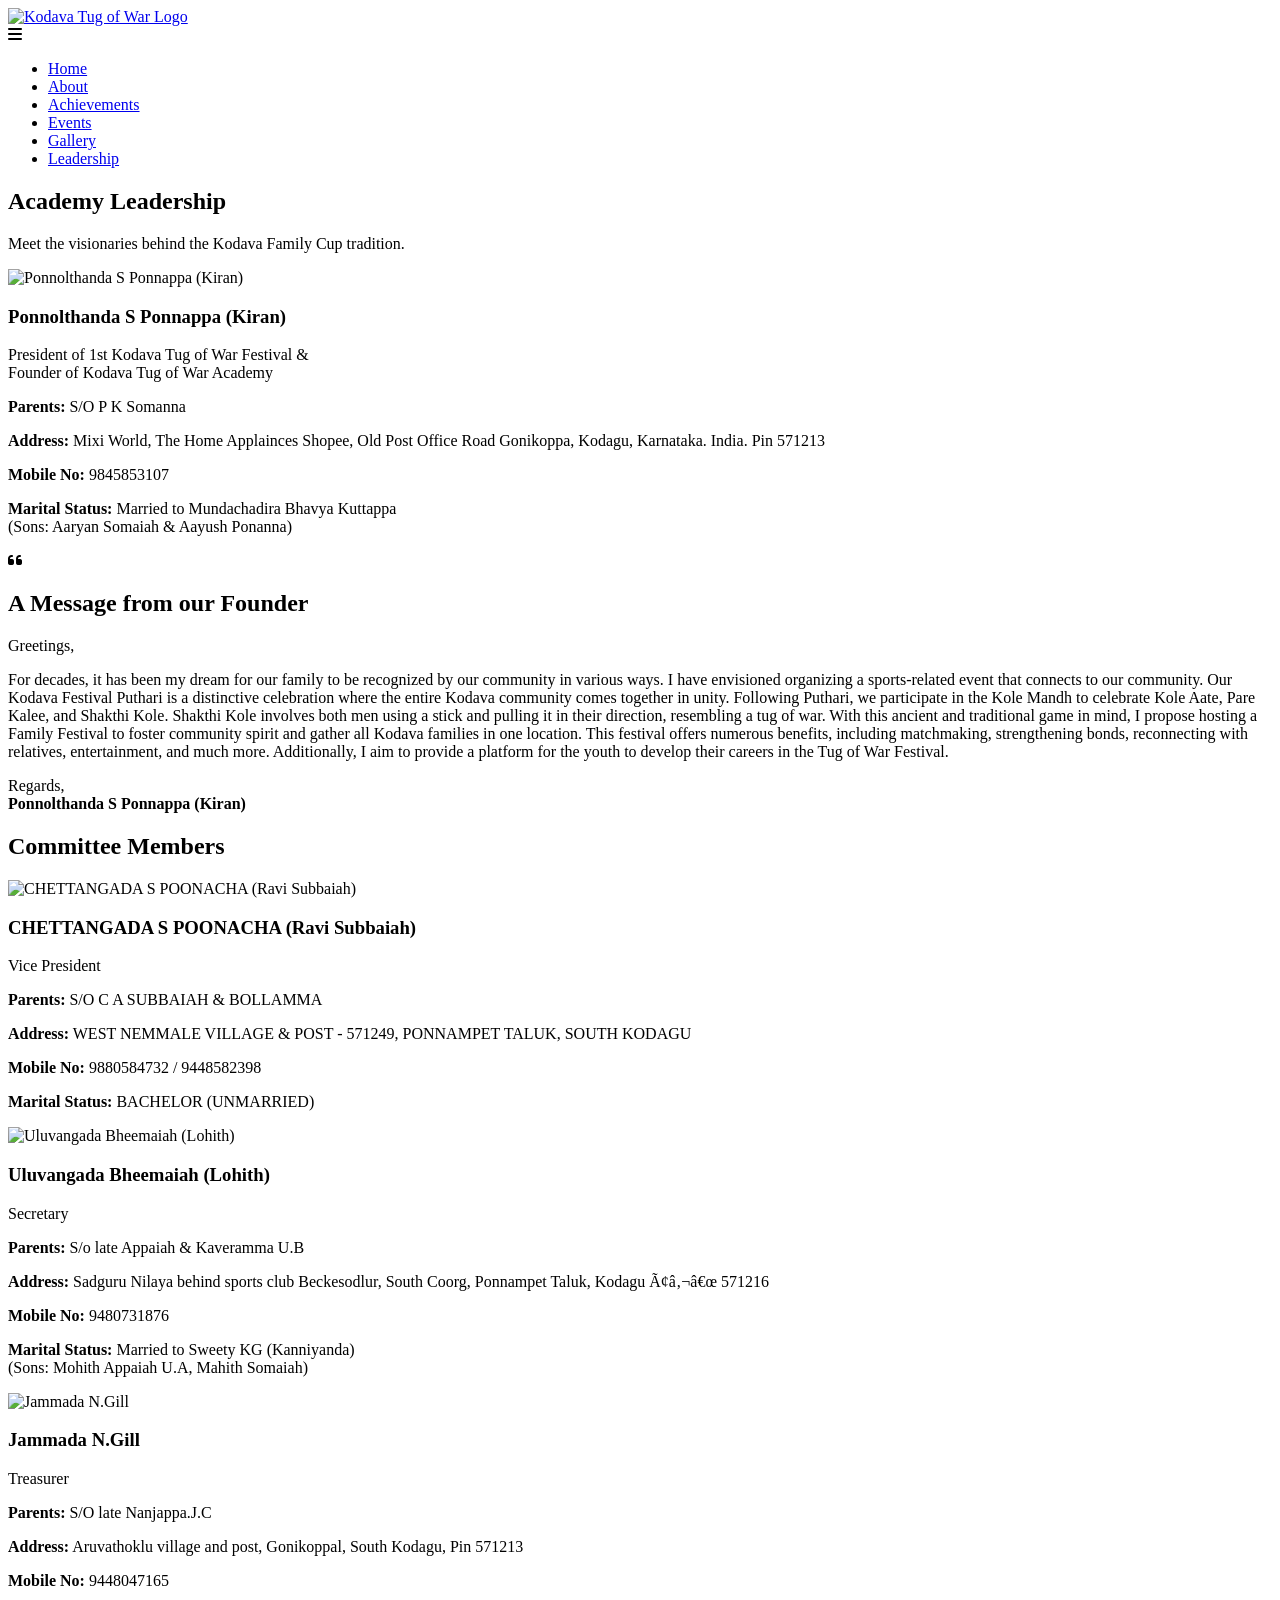
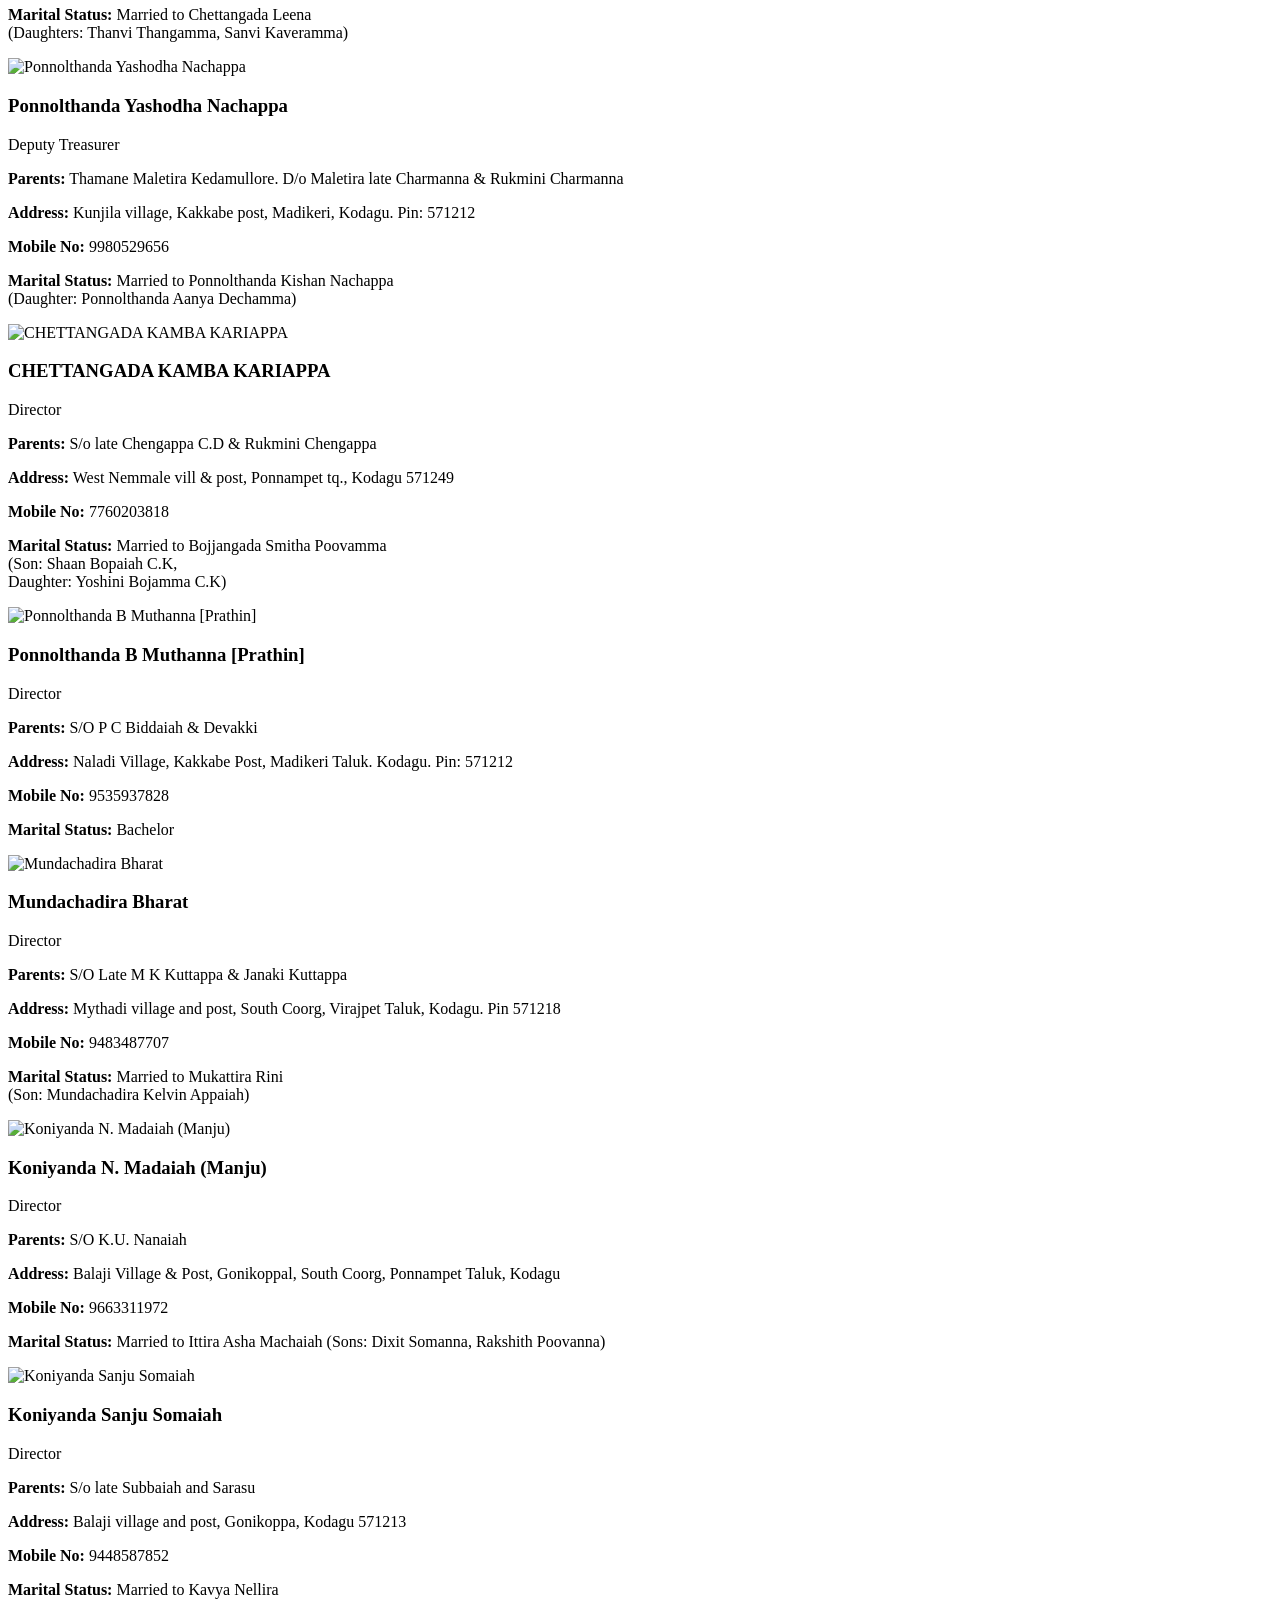
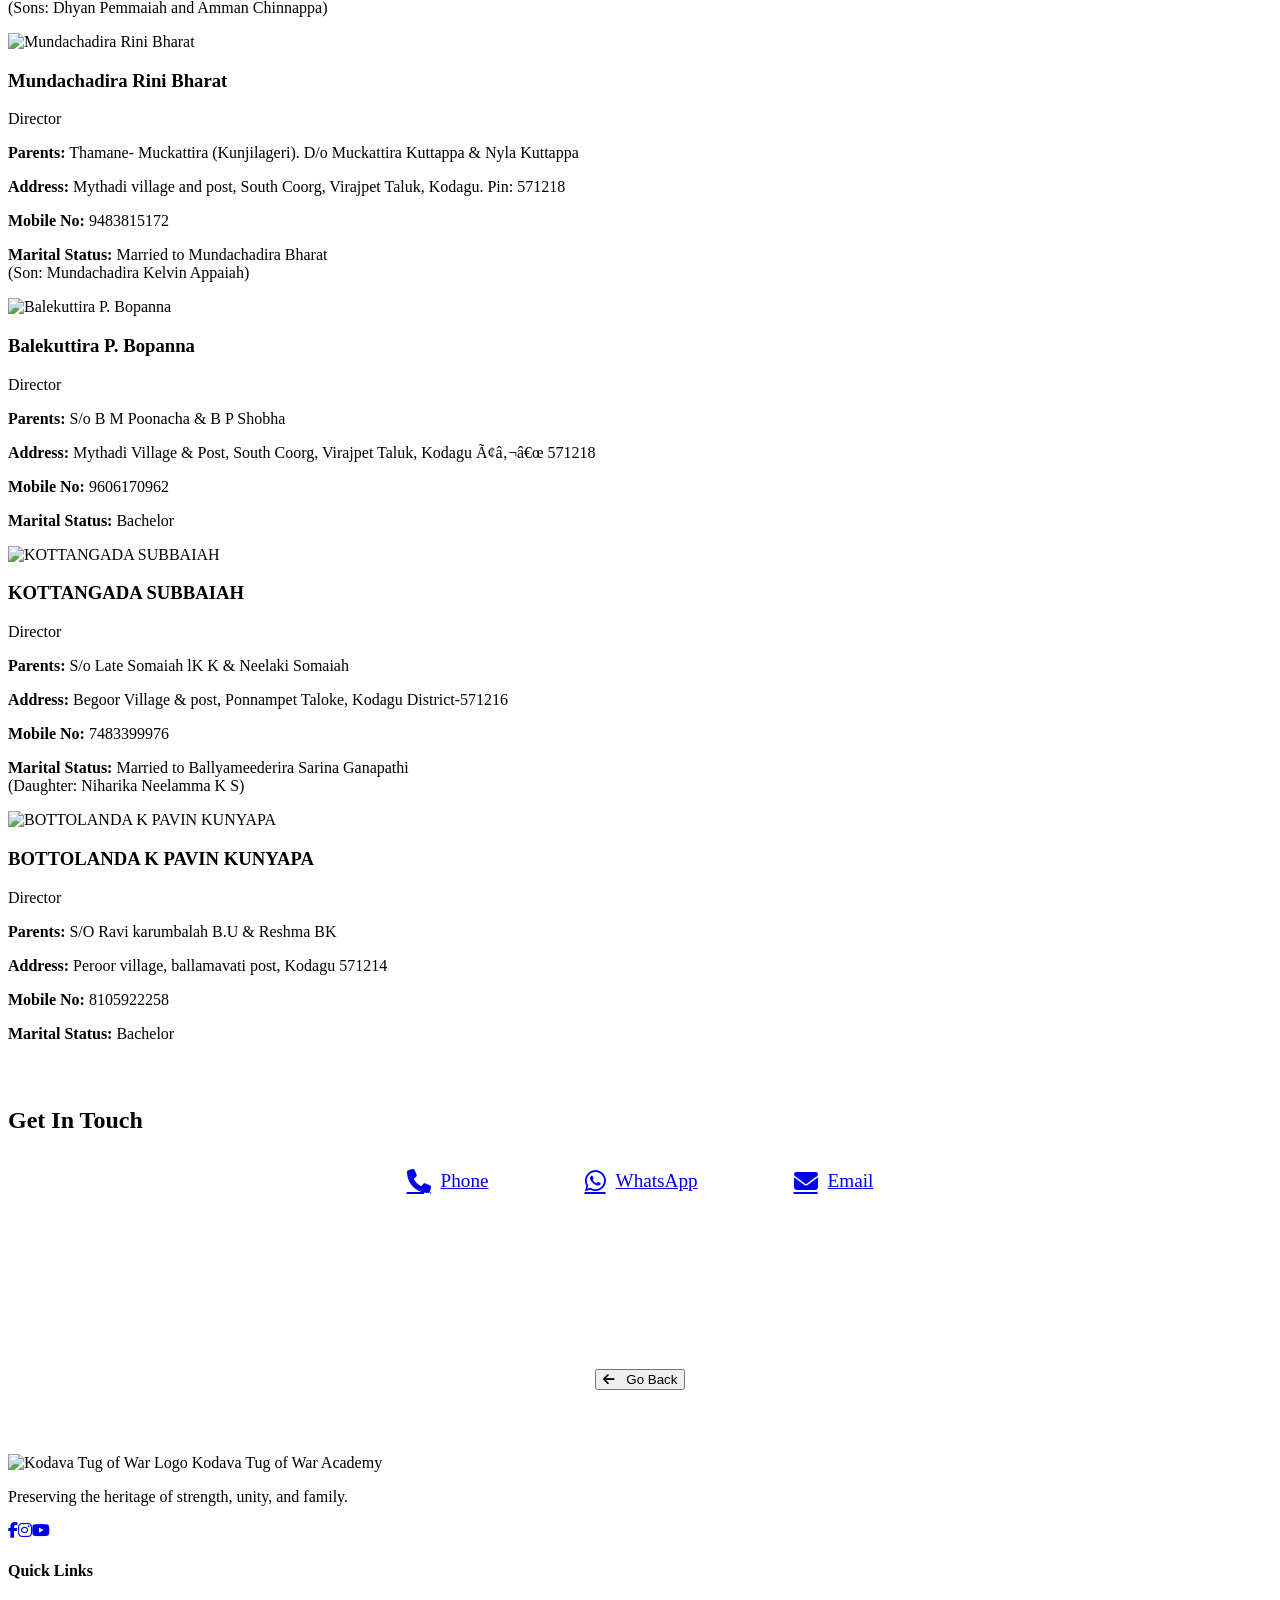
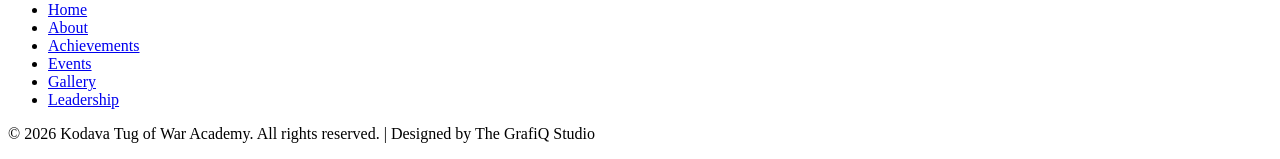
==== leadership.html @ acde3b77 "Add files via upload" ====
﻿<!DOCTYPE html>
<html lang="en">

<head>
    <meta charset="UTF-8">
    <meta name="viewport" content="width=device-width, initial-scale=1.0">
    <title>Leadership - Kodava TWA</title>
    <link rel="preconnect" href="https://fonts.googleapis.com">
    <link rel="preconnect" href="https://fonts.gstatic.com" crossorigin>
    <link
        href="https://fonts.googleapis.com/css2?family=Inter:wght@300;400;500;600&family=Oswald:wght@400;500;600;700&display=swap"
        rel="stylesheet">
    <link rel="stylesheet" href="https://cdnjs.cloudflare.com/ajax/libs/font-awesome/6.4.0/css/all.min.css">
    <link rel="stylesheet" href="css/style.css">
</head>

<body>
    <header class="navbar scrolled">
        <div class="nav-container">
            <a href="index.html#home" class="logo"><img src="images/logos/logo.png" alt="Kodava Tug of War Logo"
                    class="nav-logo-img logo-rounded" loading="lazy"></a>
            <div class="mobile-toggle"><i class="fa-solid fa-bars"></i></div>
            <nav>
                <ul class="nav-links">
                    <li><a href="index.html#home">Home</a></li>
                    <li><a href="index.html#about">About</a></li>
                    <li><a href="index.html#achievements">Achievements</a></li>
                    <li><a href="events.html">Events</a></li>
                    <li><a href="gallery.html">Gallery</a></li>
                    <li><a href="leadership.html" class="active">Leadership</a></li>
                </ul>
            </nav>
        </div>
    </header>

    <section class="page-header">
        <div class="container">
            <h1 class="page-title">Academy <span class="text-accent">Leadership</span></h1>
            <p class="page-desc">Meet the visionaries behind the Kodava Family Cup tradition.</p>
        </div>
    </section>

    <!-- ==========================================
         FOUNDER MESSAGE
         ========================================== -->
    <section class="founder-message pt-4-pb-1">
        <div class="container">
            <div class="founder-card">
                <div class="founder-left">
                    <img src="images/members/founder.jpeg" alt="Ponnolthanda S Ponnappa (Kiran)" class="founder-img">
                    <h3 class="founder-name">Ponnolthanda S Ponnappa (Kiran)</h3>
                    <p class="founder-title">
                        President of 1st Kodava Tug of War Festival &<br>Founder of Kodava Tug of War Academy
                    </p>
                    <div class="founder-details">
                        <p><strong>Parents:</strong> S/O P K Somanna</p>
                        <p><strong>Address:</strong> Mixi World, The Home Applainces Shopee, Old Post Office Road
                            Gonikoppa, Kodagu, Karnataka. India. Pin 571213</p>
                        <p><strong>Mobile No:</strong> 9845853107</p>
                        <p><strong>Marital Status:</strong> Married to Mundachadira Bhavya Kuttappa<br>(Sons: Aaryan
                            Somaiah & Aayush Ponanna)</p>
                    </div>
                </div>
                <div class="founder-right">
                    <i class="fa-solid fa-quote-left founder-quote-icon"></i>
                    <h2 class="founder-h2">A Message
                        from our <span class="text-accent">Founder</span></h2>
                    <p class="about-p mb-2">Greetings,</p>
                    <p class="about-p mb-2">For decades, it has been my
                        dream for our family to be recognized by our community in various ways. I have envisioned
                        organizing a sports-related event that connects to our community. Our Kodava Festival Puthari is
                        a distinctive celebration where the entire Kodava community comes together in unity. Following
                        Puthari, we participate in the Kole Mandh to celebrate Kole Aate, Pare Kalee, and Shakthi Kole.
                        Shakthi Kole involves both men using a stick and pulling it in their direction, resembling a tug
                        of war. With this ancient and traditional game in mind, I propose hosting a Family Festival to
                        foster community spirit and gather all Kodava families in one location. This festival offers
                        numerous benefits, including matchmaking, strengthening bonds, reconnecting with relatives,
                        entertainment, and much more. Additionally, I aim to provide a platform for the youth to develop
                        their careers in the Tug of War Festival.</p>
                    <p class="about-p mb-0">Regards,<br><strong
                            class="text-gold">Ponnolthanda S Ponnappa (Kiran)</strong></p>
                </div>
            </div>
        </div>
    </section>

    <section class="pt-4">
        <div class="container">
            <h2 class="section-title mb-3">Committee <span class="text-accent">Members</span>
            </h2>
            <div class="leadership-grid">
                <div class="leader-card">
                    <img src="images/members/member-1-poonacha.jpeg" alt="CHETTANGADA S POONACHA (Ravi Subbaiah)"
                        class="leader-photo" loading="lazy">
                    <h3 class="leader-name">CHETTANGADA S POONACHA (Ravi Subbaiah)</h3>
                    <p class="leader-role">Vice President</p>
                    <div class="leader-details">
                        <p><strong>Parents:</strong> S/O C A SUBBAIAH & BOLLAMMA</p>
                        <p><strong>Address:</strong> WEST NEMMALE VILLAGE & POST - 571249, PONNAMPET TALUK, SOUTH KODAGU
                        </p>
                        <p><strong>Mobile No:</strong> 9880584732 / 9448582398</p>
                        <p><strong>Marital Status:</strong> BACHELOR (UNMARRIED)</p>
                    </div>
                </div>
                <div class="leader-card">
                    <img src="images/members/member-2-bheemaiah.jpeg" alt="Uluvangada Bheemaiah (Lohith)" class="leader-photo"
                        loading="lazy">
                    <h3 class="leader-name">Uluvangada Bheemaiah (Lohith)</h3>
                    <p class="leader-role">Secretary</p>
                    <div class="leader-details">
                        <p><strong>Parents:</strong> S/o late Appaiah & Kaveramma U.B</p>
                        <p><strong>Address:</strong> Sadguru Nilaya behind sports club Beckesodlur, South Coorg,
                            Ponnampet Taluk, Kodagu Ã¢â‚¬â€œ 571216</p>
                        <p><strong>Mobile No:</strong> 9480731876</p>
                        <p><strong>Marital Status:</strong> Married to Sweety KG (Kanniyanda)<br>(Sons: Mohith Appaiah
                            U.A, Mahith Somaiah)</p>
                    </div>
                </div>
                <div class="leader-card">
                    <img src="images/members/member-3-gill.jpeg" alt="Jammada N.Gill" class="leader-photo" loading="lazy">
                    <h3 class="leader-name">Jammada N.Gill</h3>
                    <p class="leader-role">Treasurer</p>
                    <div class="leader-details">
                        <p><strong>Parents:</strong> S/O late Nanjappa.J.C</p>
                        <p><strong>Address:</strong> Aruvathoklu village and post, Gonikoppal, South Kodagu, Pin 571213
                        </p>
                        <p><strong>Mobile No:</strong> 9448047165</p>
                        <p><strong>Marital Status:</strong> Married to Chettangada Leena<br>(Daughters: Thanvi
                            Thangamma, Sanvi Kaveramma)</p>
                    </div>
                </div>
                <div class="leader-card">
                    <img src="images/members/member-4-yashodha.jpeg" alt="Ponnolthanda Yashodha Nachappa" class="leader-photo"
                        loading="lazy">
                    <h3 class="leader-name">Ponnolthanda Yashodha Nachappa</h3>
                    <p class="leader-role">Deputy Treasurer</p>
                    <div class="leader-details">
                        <p><strong>Parents:</strong> Thamane Maletira Kedamullore. D/o Maletira late Charmanna & Rukmini
                            Charmanna</p>
                        <p><strong>Address:</strong> Kunjila village, Kakkabe post, Madikeri, Kodagu. Pin: 571212</p>
                        <p><strong>Mobile No:</strong> 9980529656</p>
                        <p><strong>Marital Status:</strong> Married to Ponnolthanda Kishan Nachappa<br>(Daughter:
                            Ponnolthanda Aanya Dechamma)</p>
                    </div>
                </div>
                <div class="leader-card">
                    <img src="images/members/member-5-kariappa.jpeg" alt="CHETTANGADA KAMBA KARIAPPA" class="leader-photo"
                        loading="lazy">
                    <h3 class="leader-name">CHETTANGADA KAMBA KARIAPPA</h3>
                    <p class="leader-role">Director</p>
                    <div class="leader-details">
                        <p><strong>Parents:</strong> S/o late Chengappa C.D & Rukmini Chengappa</p>
                        <p><strong>Address:</strong> West Nemmale vill & post, Ponnampet tq., Kodagu 571249</p>
                        <p><strong>Mobile No:</strong> 7760203818</p>
                        <p><strong>Marital Status:</strong> Married to Bojjangada Smitha Poovamma<br>(Son: Shaan Bopaiah
                            C.K, <br> Daughter: Yoshini Bojamma C.K)</p>
                    </div>
                </div>
                <div class="leader-card">
                    <img src="images/members/member-6-muthanna.jpeg" alt="Ponnolthanda B Muthanna [Prathin]"
                        class="leader-photo" loading="lazy">
                    <h3 class="leader-name">Ponnolthanda B Muthanna [Prathin]</h3>
                    <p class="leader-role">Director</p>
                    <div class="leader-details">
                        <p><strong>Parents:</strong> S/O P C Biddaiah & Devakki</p>
                        <p><strong>Address:</strong> Naladi Village, Kakkabe Post, Madikeri Taluk. Kodagu. Pin: 571212
                        </p>
                        <p><strong>Mobile No:</strong> 9535937828</p>
                        <p><strong>Marital Status:</strong> Bachelor</p>
                    </div>
                </div>
                <div class="leader-card">
                    <img src="images/members/member-7-bharat.jpeg" alt="Mundachadira Bharat" class="leader-photo"
                        loading="lazy">
                    <h3 class="leader-name">Mundachadira Bharat</h3>
                    <p class="leader-role">Director</p>
                    <div class="leader-details">
                        <p><strong>Parents:</strong> S/O Late M K Kuttappa & Janaki Kuttappa</p>
                        <p><strong>Address:</strong> Mythadi village and post, South Coorg, Virajpet Taluk, Kodagu. Pin
                            571218</p>
                        <p><strong>Mobile No:</strong> 9483487707</p>
                        <p><strong>Marital Status:</strong> Married to Mukattira Rini<br>(Son: Mundachadira Kelvin
                            Appaiah)</p>
                    </div>
                </div>
                <div class="leader-card">
                    <img src="images/members/member-8-manju.jpeg" alt="Koniyanda N. Madaiah (Manju)" class="leader-photo"
                        loading="lazy">
                    <h3 class="leader-name">Koniyanda N. Madaiah (Manju)</h3>
                    <p class="leader-role">Director</p>
                    <div class="leader-details">
                        <p><strong>Parents:</strong> S/O K.U. Nanaiah</p>
                        <p><strong>Address:</strong> Balaji Village & Post, Gonikoppal, South Coorg, Ponnampet Taluk,
                            Kodagu</p>
                        <p><strong>Mobile No:</strong> 9663311972</p>
                        <p><strong>Marital Status:</strong> Married to Ittira Asha Machaiah (Sons: Dixit Somanna,
                            Rakshith Poovanna)</p>
                    </div>
                </div>
                <div class="leader-card">
                    <img src="images/members/member-9-sanju.jpeg" alt="Koniyanda Sanju Somaiah" class="leader-photo"
                        loading="lazy">
                    <h3 class="leader-name">Koniyanda Sanju Somaiah</h3>
                    <p class="leader-role">Director</p>
                    <div class="leader-details">
                        <p><strong>Parents:</strong> S/o late Subbaiah and Sarasu</p>
                        <p><strong>Address:</strong> Balaji village and post, Gonikoppa, Kodagu 571213</p>
                        <p><strong>Mobile No:</strong> 9448587852</p>
                        <p><strong>Marital Status:</strong> Married to Kavya Nellira<br>(Sons: Dhyan Pemmaiah and Amman
                            Chinnappa)</p>
                    </div>
                </div>
                <div class="leader-card">
                    <img src="images/members/member-10-rini.jpeg" alt="Mundachadira Rini Bharat" class="leader-photo"
                        loading="lazy">
                    <h3 class="leader-name">Mundachadira Rini Bharat</h3>
                    <p class="leader-role">Director</p>
                    <div class="leader-details">
                        <p><strong>Parents:</strong> Thamane- Muckattira (Kunjilageri). D/o Muckattira Kuttappa & Nyla
                            Kuttappa</p>
                        <p><strong>Address:</strong> Mythadi village and post, South Coorg, Virajpet Taluk, Kodagu. Pin:
                            571218</p>
                        <p><strong>Mobile No:</strong> 9483815172</p>
                        <p><strong>Marital Status:</strong> Married to Mundachadira Bharat<br>(Son: Mundachadira Kelvin
                            Appaiah)</p>
                    </div>
                </div>
                <div class="leader-card">
                    <img src="images/members/member-11-bopanna.jpeg" alt="Balekuttira P. Bopanna" class="leader-photo"
                        loading="lazy">
                    <h3 class="leader-name">Balekuttira P. Bopanna</h3>
                    <p class="leader-role">Director</p>
                    <div class="leader-details">
                        <p><strong>Parents:</strong> S/o B M Poonacha & B P Shobha</p>
                        <p><strong>Address:</strong> Mythadi Village & Post, South Coorg, Virajpet Taluk, Kodagu Ã¢â‚¬â€œ
                            571218</p>
                        <p><strong>Mobile No:</strong> 9606170962</p>
                        <p><strong>Marital Status:</strong> Bachelor</p>
                    </div>
                </div>
                <div class="leader-card">
                    <img src="images/members/member-12-subbaiah.jpeg" alt="KOTTANGADA SUBBAIAH" class="leader-photo" loading="lazy">
                    <h3 class="leader-name">KOTTANGADA SUBBAIAH</h3>
                    <p class="leader-role">Director</p>
                    <div class="leader-details">
                        <p><strong>Parents:</strong> S/o Late Somaiah lK K & Neelaki Somaiah</p>
                        <p><strong>Address:</strong> Begoor Village & post, Ponnampet Taloke, Kodagu District-571216</p>
                        <p><strong>Mobile No:</strong> 7483399976</p>
                        <p><strong>Marital Status:</strong> Married to Ballyameederira Sarina Ganapathi<br>(Daughter: Niharika Neelamma K S)</p>
                    </div>
                </div>
                <div class="leader-card">
                    <img src="images/members/member-13-pavin.jpeg" alt="BOTTOLANDA K PAVIN KUNYAPA" class="leader-photo" loading="lazy">
                    <h3 class="leader-name">BOTTOLANDA K PAVIN KUNYAPA</h3>
                    <p class="leader-role">Director</p>
                    <div class="leader-details">
                        <p><strong>Parents:</strong> S/O Ravi karumbalah B.U & Reshma BK</p>
                        <p><strong>Address:</strong> Peroor village, ballamavati post, Kodagu 571214</p>
                        <p><strong>Mobile No:</strong> 8105922258</p>
                        <p><strong>Marital Status:</strong> Bachelor</p>
                    </div>
                </div>


            </div>
        </div>
    </section>

    <section id="contact" class="contact-section"
        style="background-color: var(--bg-card); padding-bottom: 8rem; margin-top: 4rem;">
        <div class="container">
            <h2 class="section-title">Get In <span class="text-accent">Touch</span></h2>
            <div style="display: flex; justify-content: center; max-width: 600px; margin: 0 auto;">
                <div class="contact-info" style="width: 100%;">
                    <div style="display: flex; flex-wrap: wrap; justify-content: center; gap: 2rem;">
                        <a href="tel:+919845853107" class="btn btn-outline"
                            style="display: flex; align-items: center; gap: 10px; font-size: 1.2rem; padding: 1rem 2rem;">
                            <i class="fa-solid fa-phone" style="font-size: 1.5rem; color: var(--accent-red);"></i> Phone
                        </a>
                        <a href="https://wa.me/919845853107" class="btn btn-outline"
                            style="display: flex; align-items: center; gap: 10px; font-size: 1.2rem; padding: 1rem 2rem;">
                            <i class="fa-brands fa-whatsapp" style="font-size: 1.5rem; color: var(--accent-red);"></i>
                            WhatsApp
                        </a>
                        <a href="mailto:info@kodavatugofwar.org" class="btn btn-outline"
                            style="display: flex; align-items: center; gap: 10px; font-size: 1.2rem; padding: 1rem 2rem;">
                            <i class="fa-solid fa-envelope" style="font-size: 1.5rem; color: var(--accent-red);"></i>
                            Email
                        </a>
                    </div>
                </div>
            </div>
        </div>
    </section>

    <div style="text-align: center; margin: 2rem 0 4rem;">
        <button onclick="history.back()" class="btn btn-outline"><i class="fa-solid fa-arrow-left"
                style="margin-right: 8px;"></i> Go Back</button>
    </div>
    <footer>
        <div class="container footer-content">
            <div class="footer-top">
                <div class="footer-brand">
                    <div class="footer-logo flex-center align-center gap-15px"><img
                            src="images/logos/logo.png" alt="Kodava Tug of War Logo" class="footer-logo-img logo-rounded"
                            loading="lazy"> <span class="fs-18">Kodava Tug of War Academy</span></div>
                    <p>Preserving the heritage of strength, unity, and family.</p>
                    <div class="footer-socials"><a href="#"><i class="fa-brands fa-facebook-f"></i></a><a
                            href="https://www.instagram.com/kodava_tug_of_war_academy/"><i
                                class="fa-brands fa-instagram"></i></a><a href="#"><i
                                class="fa-brands fa-youtube"></i></a></div>
                </div>
                <div class="footer-nav">
                    <h4>Quick Links</h4>
                    <ul>
                        <li><a href="index.html#home">Home</a></li>
                        <li><a href="index.html#about">About</a></li>
                        <li><a href="index.html#achievements">Achievements</a></li>
                        <li><a href="events.html">Events</a></li>
                        <li><a href="gallery.html">Gallery</a></li>
                        <li><a href="leadership.html">Leadership</a></li>
                    </ul>
                </div>
            </div>
        </div>
        <div class="footer-bottom">
            <p>&copy; 2026 Kodava Tug of War Academy. All rights reserved. | Designed by <span class="text-accent fw-600">The GrafiQ Studio</span></p>
        </div>
    </footer>
    <script src="js/script.js"></script>
</body>

</html>
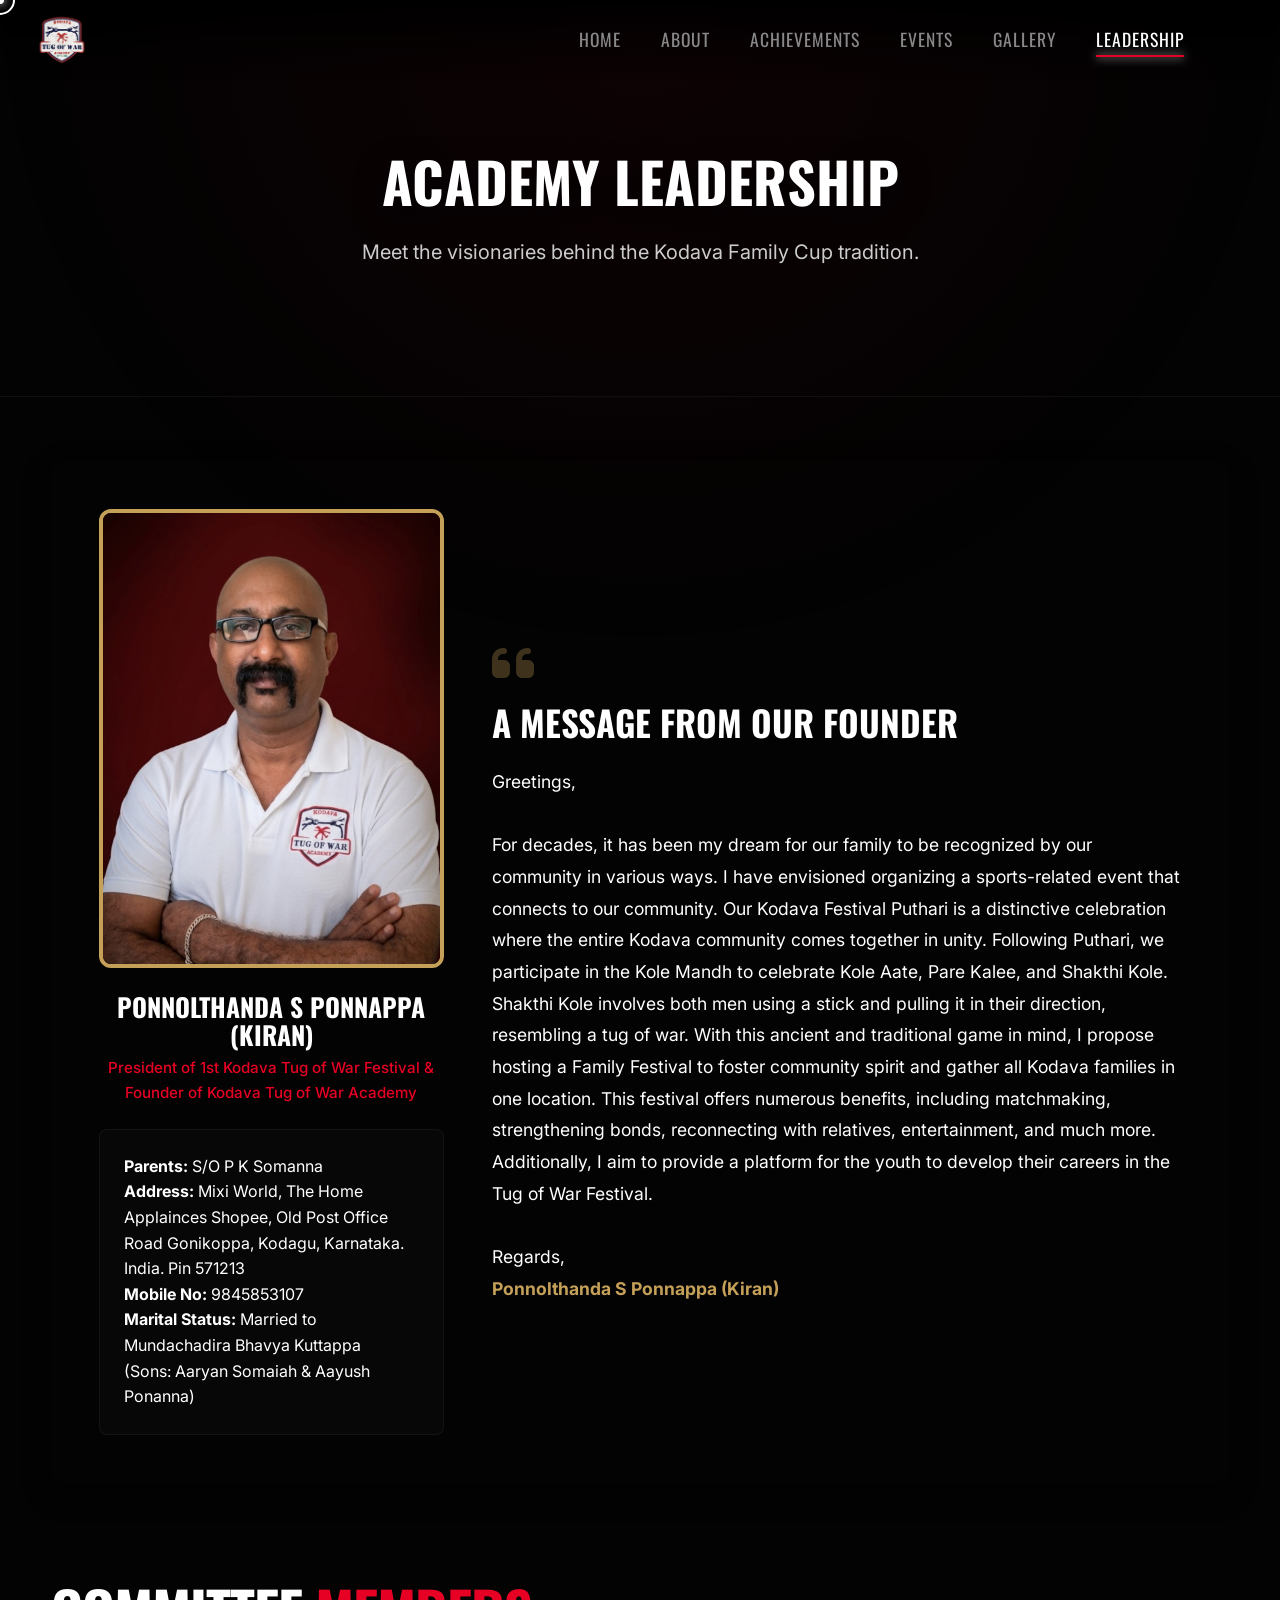
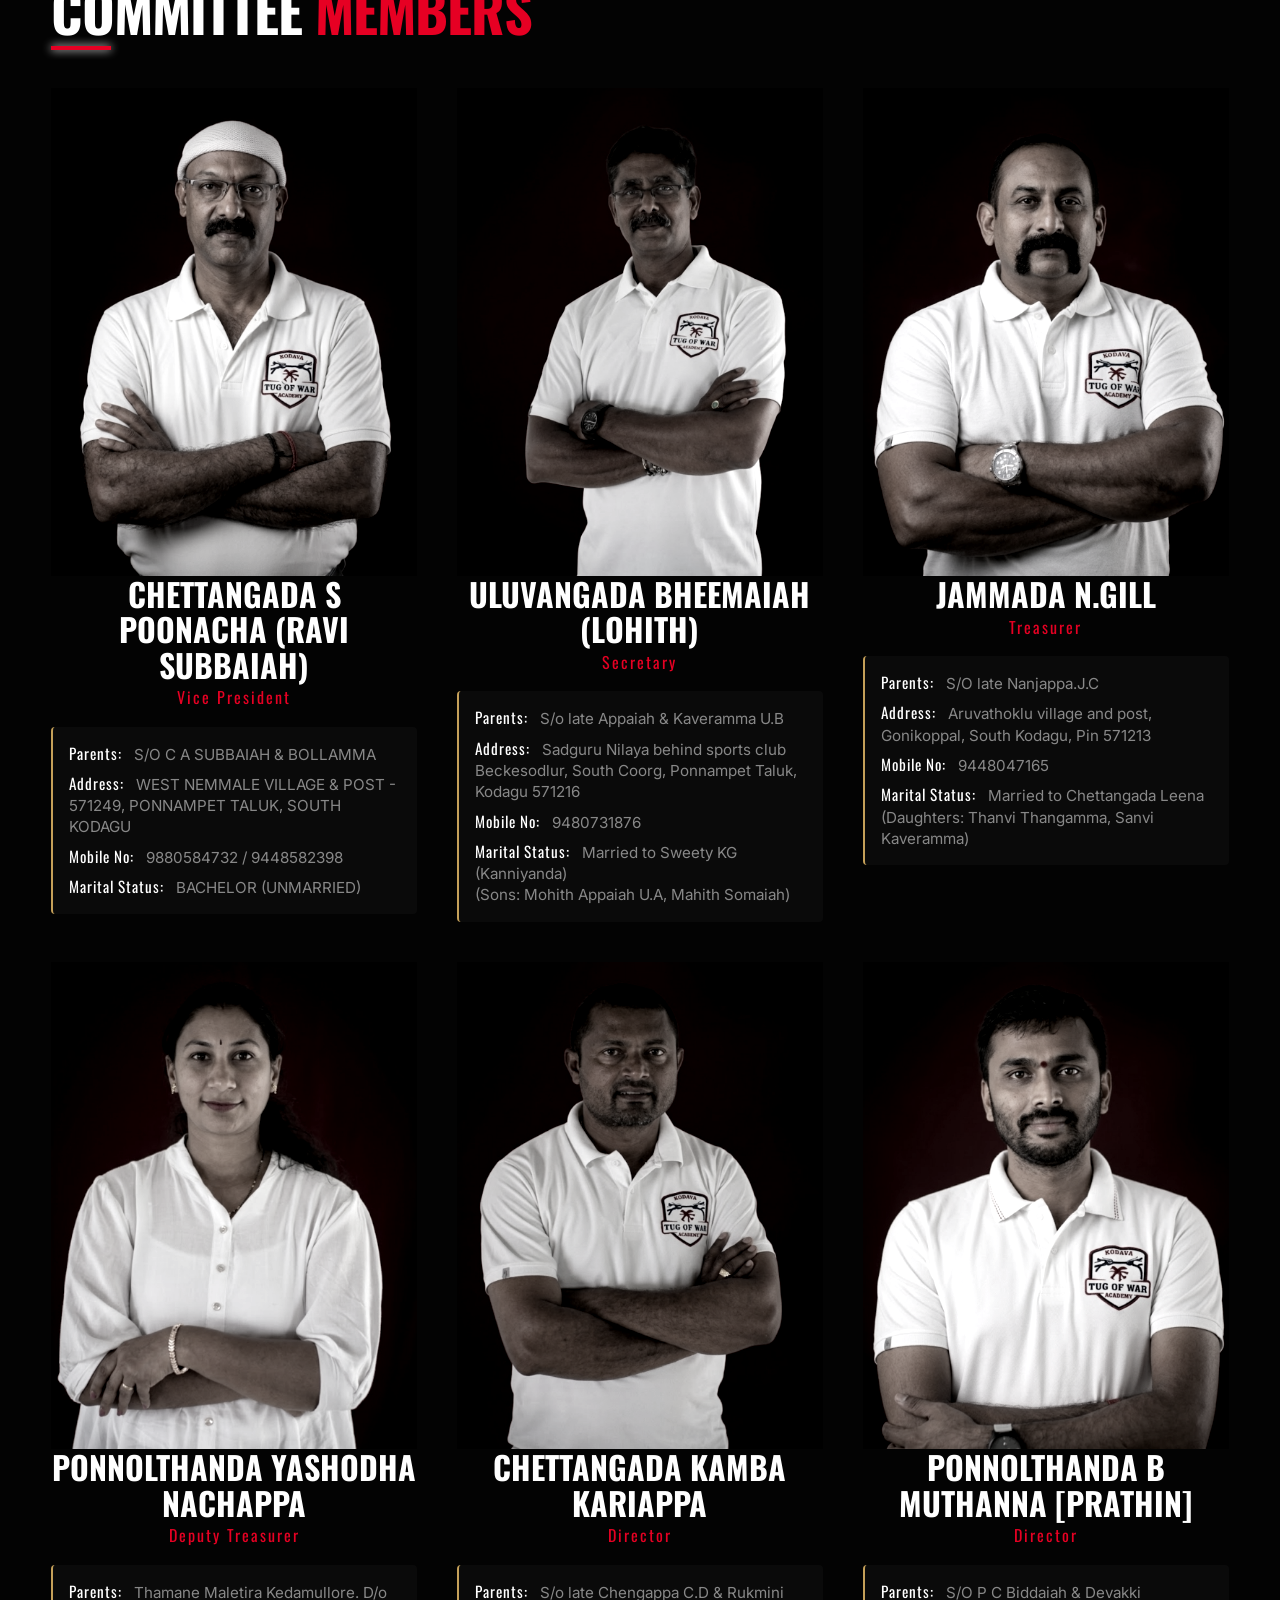
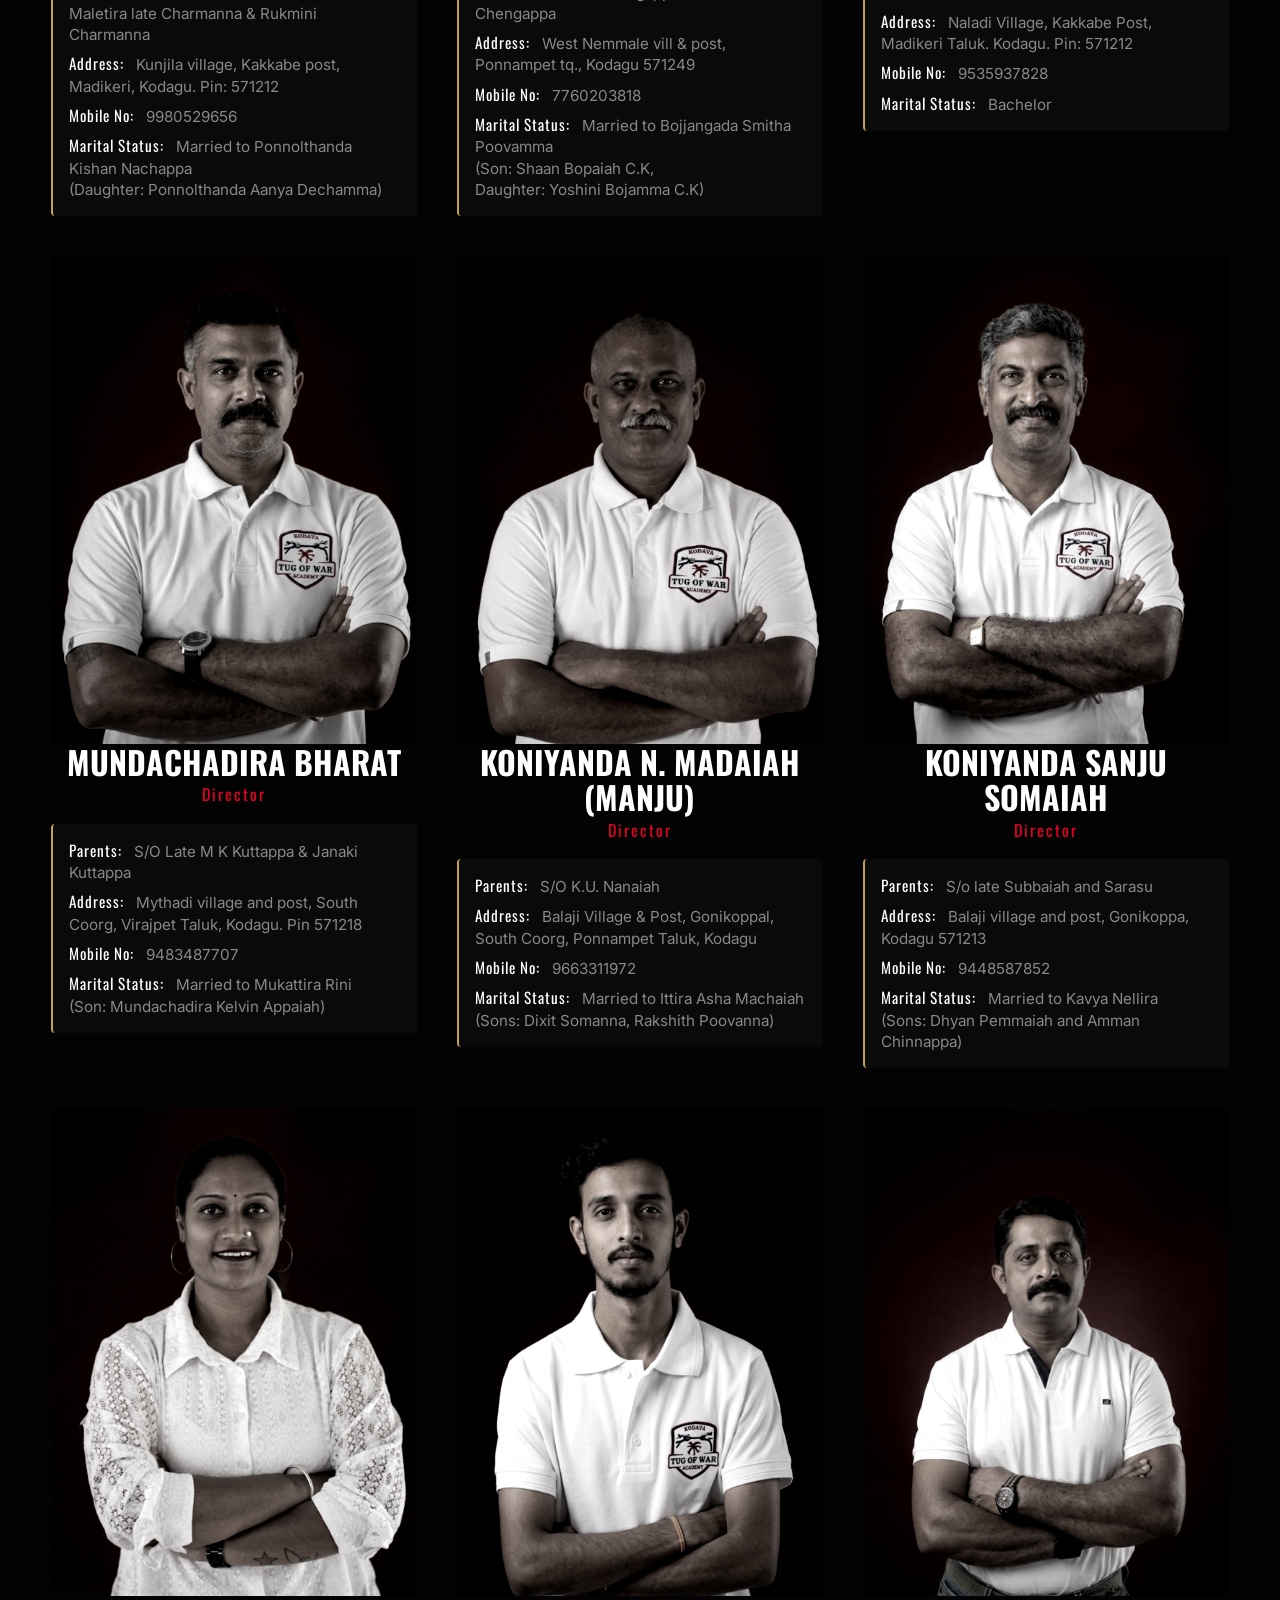
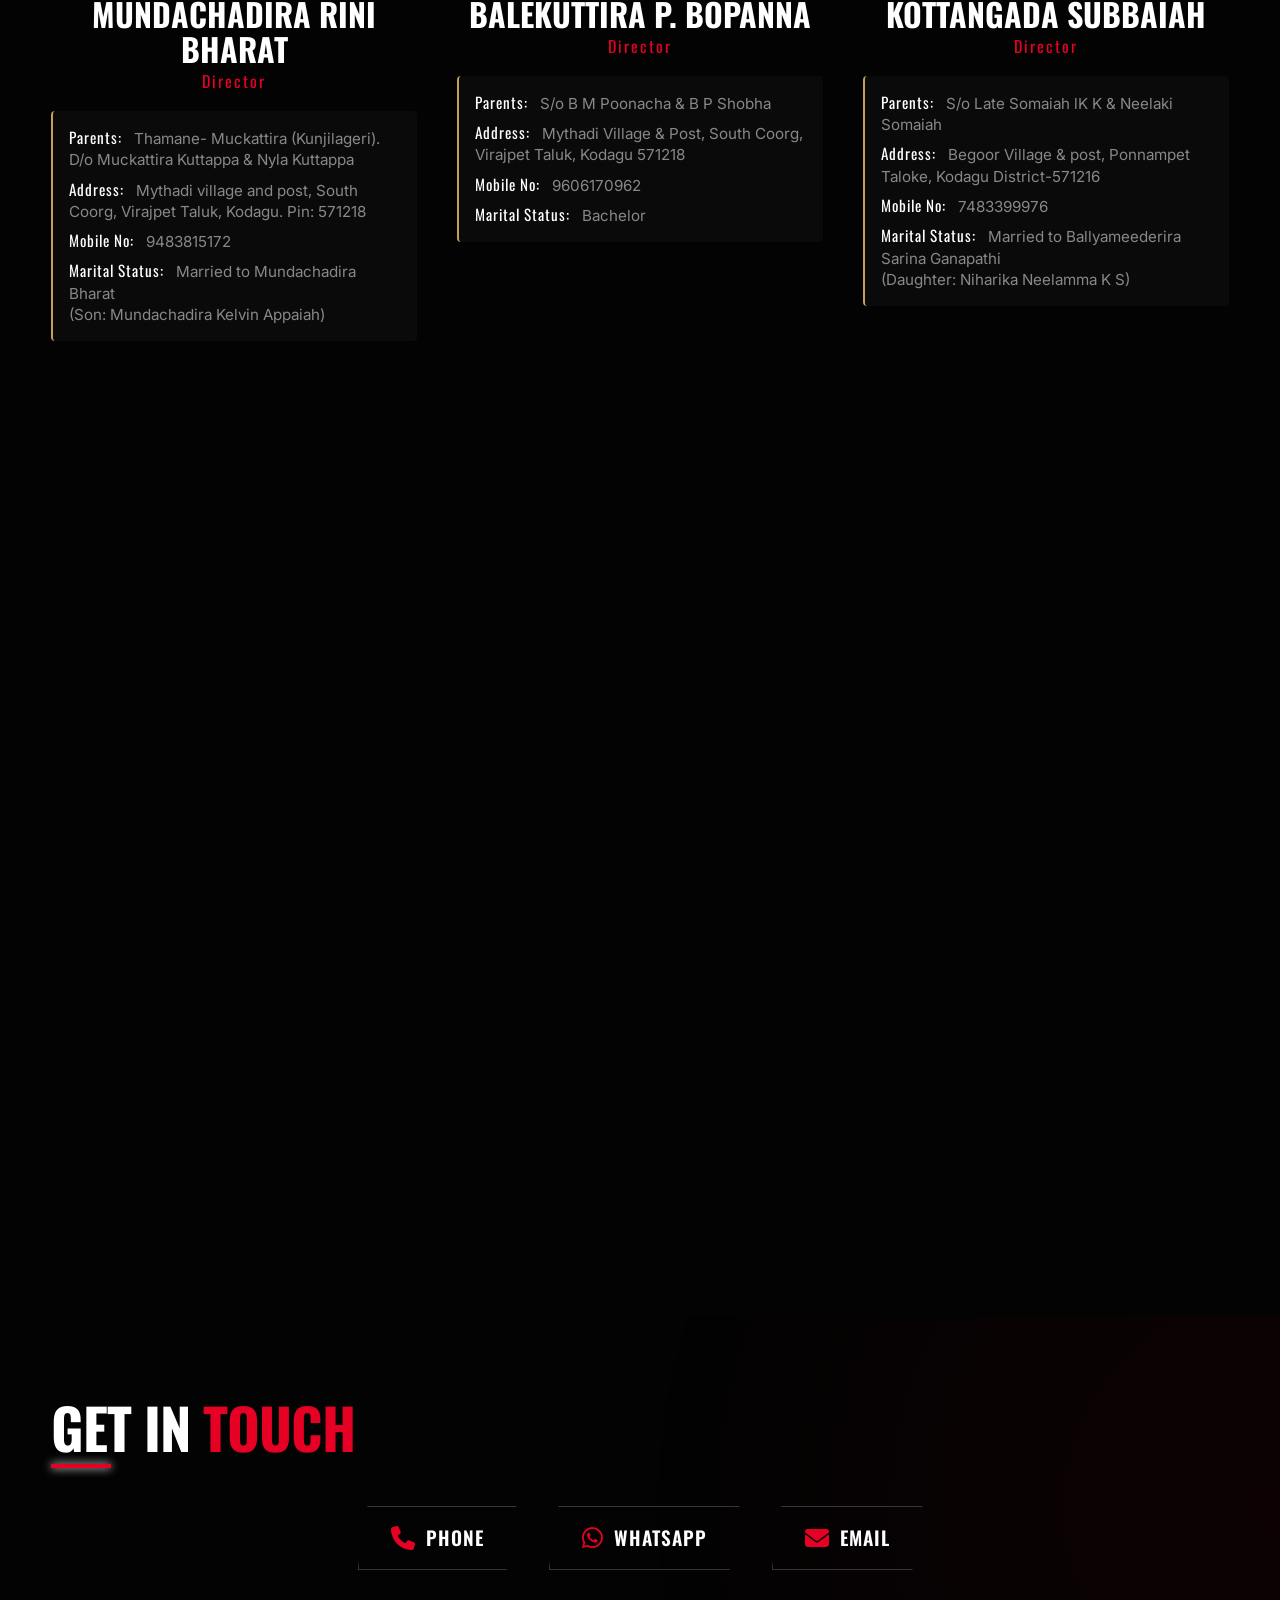
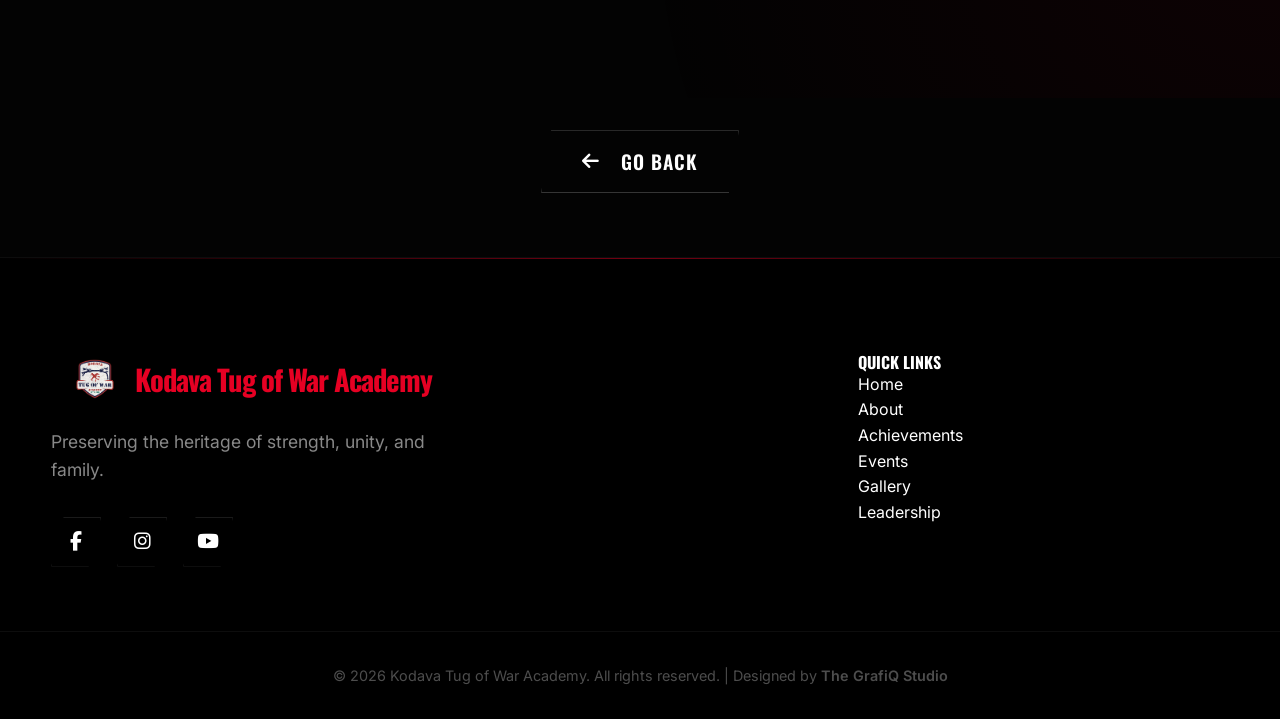
==== commit d39f07dd: "Update leadership.html" ====
--- a/leadership.html
+++ b/leadership.html
@@ -1,334 +1,334 @@
-﻿<!DOCTYPE html>
-<html lang="en">
-
-<head>
-    <meta charset="UTF-8">
-    <meta name="viewport" content="width=device-width, initial-scale=1.0">
-    <title>Leadership - Kodava TWA</title>
-    <link rel="preconnect" href="https://fonts.googleapis.com">
-    <link rel="preconnect" href="https://fonts.gstatic.com" crossorigin>
-    <link
-        href="https://fonts.googleapis.com/css2?family=Inter:wght@300;400;500;600&family=Oswald:wght@400;500;600;700&display=swap"
-        rel="stylesheet">
-    <link rel="stylesheet" href="https://cdnjs.cloudflare.com/ajax/libs/font-awesome/6.4.0/css/all.min.css">
-    <link rel="stylesheet" href="css/style.css">
-</head>
-
-<body>
-    <header class="navbar scrolled">
-        <div class="nav-container">
-            <a href="index.html#home" class="logo"><img src="images/logos/logo.png" alt="Kodava Tug of War Logo"
-                    class="nav-logo-img logo-rounded" loading="lazy"></a>
-            <div class="mobile-toggle"><i class="fa-solid fa-bars"></i></div>
-            <nav>
-                <ul class="nav-links">
-                    <li><a href="index.html#home">Home</a></li>
-                    <li><a href="index.html#about">About</a></li>
-                    <li><a href="index.html#achievements">Achievements</a></li>
-                    <li><a href="events.html">Events</a></li>
-                    <li><a href="gallery.html">Gallery</a></li>
-                    <li><a href="leadership.html" class="active">Leadership</a></li>
-                </ul>
-            </nav>
-        </div>
-    </header>
-
-    <section class="page-header">
-        <div class="container">
-            <h1 class="page-title">Academy <span class="text-accent">Leadership</span></h1>
-            <p class="page-desc">Meet the visionaries behind the Kodava Family Cup tradition.</p>
-        </div>
-    </section>
-
-    <!-- ==========================================
-         FOUNDER MESSAGE
-         ========================================== -->
-    <section class="founder-message pt-4-pb-1">
-        <div class="container">
-            <div class="founder-card">
-                <div class="founder-left">
-                    <img src="images/members/founder.jpeg" alt="Ponnolthanda S Ponnappa (Kiran)" class="founder-img">
-                    <h3 class="founder-name">Ponnolthanda S Ponnappa (Kiran)</h3>
-                    <p class="founder-title">
-                        President of 1st Kodava Tug of War Festival &<br>Founder of Kodava Tug of War Academy
-                    </p>
-                    <div class="founder-details">
-                        <p><strong>Parents:</strong> S/O P K Somanna</p>
-                        <p><strong>Address:</strong> Mixi World, The Home Applainces Shopee, Old Post Office Road
-                            Gonikoppa, Kodagu, Karnataka. India. Pin 571213</p>
-                        <p><strong>Mobile No:</strong> 9845853107</p>
-                        <p><strong>Marital Status:</strong> Married to Mundachadira Bhavya Kuttappa<br>(Sons: Aaryan
-                            Somaiah & Aayush Ponanna)</p>
-                    </div>
-                </div>
-                <div class="founder-right">
-                    <i class="fa-solid fa-quote-left founder-quote-icon"></i>
-                    <h2 class="founder-h2">A Message
-                        from our <span class="text-accent">Founder</span></h2>
-                    <p class="about-p mb-2">Greetings,</p>
-                    <p class="about-p mb-2">For decades, it has been my
-                        dream for our family to be recognized by our community in various ways. I have envisioned
-                        organizing a sports-related event that connects to our community. Our Kodava Festival Puthari is
-                        a distinctive celebration where the entire Kodava community comes together in unity. Following
-                        Puthari, we participate in the Kole Mandh to celebrate Kole Aate, Pare Kalee, and Shakthi Kole.
-                        Shakthi Kole involves both men using a stick and pulling it in their direction, resembling a tug
-                        of war. With this ancient and traditional game in mind, I propose hosting a Family Festival to
-                        foster community spirit and gather all Kodava families in one location. This festival offers
-                        numerous benefits, including matchmaking, strengthening bonds, reconnecting with relatives,
-                        entertainment, and much more. Additionally, I aim to provide a platform for the youth to develop
-                        their careers in the Tug of War Festival.</p>
-                    <p class="about-p mb-0">Regards,<br><strong
-                            class="text-gold">Ponnolthanda S Ponnappa (Kiran)</strong></p>
-                </div>
-            </div>
-        </div>
-    </section>
-
-    <section class="pt-4">
-        <div class="container">
-            <h2 class="section-title mb-3">Committee <span class="text-accent">Members</span>
-            </h2>
-            <div class="leadership-grid">
-                <div class="leader-card">
-                    <img src="images/members/member-1-poonacha.jpeg" alt="CHETTANGADA S POONACHA (Ravi Subbaiah)"
-                        class="leader-photo" loading="lazy">
-                    <h3 class="leader-name">CHETTANGADA S POONACHA (Ravi Subbaiah)</h3>
-                    <p class="leader-role">Vice President</p>
-                    <div class="leader-details">
-                        <p><strong>Parents:</strong> S/O C A SUBBAIAH & BOLLAMMA</p>
-                        <p><strong>Address:</strong> WEST NEMMALE VILLAGE & POST - 571249, PONNAMPET TALUK, SOUTH KODAGU
-                        </p>
-                        <p><strong>Mobile No:</strong> 9880584732 / 9448582398</p>
-                        <p><strong>Marital Status:</strong> BACHELOR (UNMARRIED)</p>
-                    </div>
-                </div>
-                <div class="leader-card">
-                    <img src="images/members/member-2-bheemaiah.jpeg" alt="Uluvangada Bheemaiah (Lohith)" class="leader-photo"
-                        loading="lazy">
-                    <h3 class="leader-name">Uluvangada Bheemaiah (Lohith)</h3>
-                    <p class="leader-role">Secretary</p>
-                    <div class="leader-details">
-                        <p><strong>Parents:</strong> S/o late Appaiah & Kaveramma U.B</p>
-                        <p><strong>Address:</strong> Sadguru Nilaya behind sports club Beckesodlur, South Coorg,
-                            Ponnampet Taluk, Kodagu Ã¢â‚¬â€œ 571216</p>
-                        <p><strong>Mobile No:</strong> 9480731876</p>
-                        <p><strong>Marital Status:</strong> Married to Sweety KG (Kanniyanda)<br>(Sons: Mohith Appaiah
-                            U.A, Mahith Somaiah)</p>
-                    </div>
-                </div>
-                <div class="leader-card">
-                    <img src="images/members/member-3-gill.jpeg" alt="Jammada N.Gill" class="leader-photo" loading="lazy">
-                    <h3 class="leader-name">Jammada N.Gill</h3>
-                    <p class="leader-role">Treasurer</p>
-                    <div class="leader-details">
-                        <p><strong>Parents:</strong> S/O late Nanjappa.J.C</p>
-                        <p><strong>Address:</strong> Aruvathoklu village and post, Gonikoppal, South Kodagu, Pin 571213
-                        </p>
-                        <p><strong>Mobile No:</strong> 9448047165</p>
-                        <p><strong>Marital Status:</strong> Married to Chettangada Leena<br>(Daughters: Thanvi
-                            Thangamma, Sanvi Kaveramma)</p>
-                    </div>
-                </div>
-                <div class="leader-card">
-                    <img src="images/members/member-4-yashodha.jpeg" alt="Ponnolthanda Yashodha Nachappa" class="leader-photo"
-                        loading="lazy">
-                    <h3 class="leader-name">Ponnolthanda Yashodha Nachappa</h3>
-                    <p class="leader-role">Deputy Treasurer</p>
-                    <div class="leader-details">
-                        <p><strong>Parents:</strong> Thamane Maletira Kedamullore. D/o Maletira late Charmanna & Rukmini
-                            Charmanna</p>
-                        <p><strong>Address:</strong> Kunjila village, Kakkabe post, Madikeri, Kodagu. Pin: 571212</p>
-                        <p><strong>Mobile No:</strong> 9980529656</p>
-                        <p><strong>Marital Status:</strong> Married to Ponnolthanda Kishan Nachappa<br>(Daughter:
-                            Ponnolthanda Aanya Dechamma)</p>
-                    </div>
-                </div>
-                <div class="leader-card">
-                    <img src="images/members/member-5-kariappa.jpeg" alt="CHETTANGADA KAMBA KARIAPPA" class="leader-photo"
-                        loading="lazy">
-                    <h3 class="leader-name">CHETTANGADA KAMBA KARIAPPA</h3>
-                    <p class="leader-role">Director</p>
-                    <div class="leader-details">
-                        <p><strong>Parents:</strong> S/o late Chengappa C.D & Rukmini Chengappa</p>
-                        <p><strong>Address:</strong> West Nemmale vill & post, Ponnampet tq., Kodagu 571249</p>
-                        <p><strong>Mobile No:</strong> 7760203818</p>
-                        <p><strong>Marital Status:</strong> Married to Bojjangada Smitha Poovamma<br>(Son: Shaan Bopaiah
-                            C.K, <br> Daughter: Yoshini Bojamma C.K)</p>
-                    </div>
-                </div>
-                <div class="leader-card">
-                    <img src="images/members/member-6-muthanna.jpeg" alt="Ponnolthanda B Muthanna [Prathin]"
-                        class="leader-photo" loading="lazy">
-                    <h3 class="leader-name">Ponnolthanda B Muthanna [Prathin]</h3>
-                    <p class="leader-role">Director</p>
-                    <div class="leader-details">
-                        <p><strong>Parents:</strong> S/O P C Biddaiah & Devakki</p>
-                        <p><strong>Address:</strong> Naladi Village, Kakkabe Post, Madikeri Taluk. Kodagu. Pin: 571212
-                        </p>
-                        <p><strong>Mobile No:</strong> 9535937828</p>
-                        <p><strong>Marital Status:</strong> Bachelor</p>
-                    </div>
-                </div>
-                <div class="leader-card">
-                    <img src="images/members/member-7-bharat.jpeg" alt="Mundachadira Bharat" class="leader-photo"
-                        loading="lazy">
-                    <h3 class="leader-name">Mundachadira Bharat</h3>
-                    <p class="leader-role">Director</p>
-                    <div class="leader-details">
-                        <p><strong>Parents:</strong> S/O Late M K Kuttappa & Janaki Kuttappa</p>
-                        <p><strong>Address:</strong> Mythadi village and post, South Coorg, Virajpet Taluk, Kodagu. Pin
-                            571218</p>
-                        <p><strong>Mobile No:</strong> 9483487707</p>
-                        <p><strong>Marital Status:</strong> Married to Mukattira Rini<br>(Son: Mundachadira Kelvin
-                            Appaiah)</p>
-                    </div>
-                </div>
-                <div class="leader-card">
-                    <img src="images/members/member-8-manju.jpeg" alt="Koniyanda N. Madaiah (Manju)" class="leader-photo"
-                        loading="lazy">
-                    <h3 class="leader-name">Koniyanda N. Madaiah (Manju)</h3>
-                    <p class="leader-role">Director</p>
-                    <div class="leader-details">
-                        <p><strong>Parents:</strong> S/O K.U. Nanaiah</p>
-                        <p><strong>Address:</strong> Balaji Village & Post, Gonikoppal, South Coorg, Ponnampet Taluk,
-                            Kodagu</p>
-                        <p><strong>Mobile No:</strong> 9663311972</p>
-                        <p><strong>Marital Status:</strong> Married to Ittira Asha Machaiah (Sons: Dixit Somanna,
-                            Rakshith Poovanna)</p>
-                    </div>
-                </div>
-                <div class="leader-card">
-                    <img src="images/members/member-9-sanju.jpeg" alt="Koniyanda Sanju Somaiah" class="leader-photo"
-                        loading="lazy">
-                    <h3 class="leader-name">Koniyanda Sanju Somaiah</h3>
-                    <p class="leader-role">Director</p>
-                    <div class="leader-details">
-                        <p><strong>Parents:</strong> S/o late Subbaiah and Sarasu</p>
-                        <p><strong>Address:</strong> Balaji village and post, Gonikoppa, Kodagu 571213</p>
-                        <p><strong>Mobile No:</strong> 9448587852</p>
-                        <p><strong>Marital Status:</strong> Married to Kavya Nellira<br>(Sons: Dhyan Pemmaiah and Amman
-                            Chinnappa)</p>
-                    </div>
-                </div>
-                <div class="leader-card">
-                    <img src="images/members/member-10-rini.jpeg" alt="Mundachadira Rini Bharat" class="leader-photo"
-                        loading="lazy">
-                    <h3 class="leader-name">Mundachadira Rini Bharat</h3>
-                    <p class="leader-role">Director</p>
-                    <div class="leader-details">
-                        <p><strong>Parents:</strong> Thamane- Muckattira (Kunjilageri). D/o Muckattira Kuttappa & Nyla
-                            Kuttappa</p>
-                        <p><strong>Address:</strong> Mythadi village and post, South Coorg, Virajpet Taluk, Kodagu. Pin:
-                            571218</p>
-                        <p><strong>Mobile No:</strong> 9483815172</p>
-                        <p><strong>Marital Status:</strong> Married to Mundachadira Bharat<br>(Son: Mundachadira Kelvin
-                            Appaiah)</p>
-                    </div>
-                </div>
-                <div class="leader-card">
-                    <img src="images/members/member-11-bopanna.jpeg" alt="Balekuttira P. Bopanna" class="leader-photo"
-                        loading="lazy">
-                    <h3 class="leader-name">Balekuttira P. Bopanna</h3>
-                    <p class="leader-role">Director</p>
-                    <div class="leader-details">
-                        <p><strong>Parents:</strong> S/o B M Poonacha & B P Shobha</p>
-                        <p><strong>Address:</strong> Mythadi Village & Post, South Coorg, Virajpet Taluk, Kodagu Ã¢â‚¬â€œ
-                            571218</p>
-                        <p><strong>Mobile No:</strong> 9606170962</p>
-                        <p><strong>Marital Status:</strong> Bachelor</p>
-                    </div>
-                </div>
-                <div class="leader-card">
-                    <img src="images/members/member-12-subbaiah.jpeg" alt="KOTTANGADA SUBBAIAH" class="leader-photo" loading="lazy">
-                    <h3 class="leader-name">KOTTANGADA SUBBAIAH</h3>
-                    <p class="leader-role">Director</p>
-                    <div class="leader-details">
-                        <p><strong>Parents:</strong> S/o Late Somaiah lK K & Neelaki Somaiah</p>
-                        <p><strong>Address:</strong> Begoor Village & post, Ponnampet Taloke, Kodagu District-571216</p>
-                        <p><strong>Mobile No:</strong> 7483399976</p>
-                        <p><strong>Marital Status:</strong> Married to Ballyameederira Sarina Ganapathi<br>(Daughter: Niharika Neelamma K S)</p>
-                    </div>
-                </div>
-                <div class="leader-card">
-                    <img src="images/members/member-13-pavin.jpeg" alt="BOTTOLANDA K PAVIN KUNYAPA" class="leader-photo" loading="lazy">
-                    <h3 class="leader-name">BOTTOLANDA K PAVIN KUNYAPA</h3>
-                    <p class="leader-role">Director</p>
-                    <div class="leader-details">
-                        <p><strong>Parents:</strong> S/O Ravi karumbalah B.U & Reshma BK</p>
-                        <p><strong>Address:</strong> Peroor village, ballamavati post, Kodagu 571214</p>
-                        <p><strong>Mobile No:</strong> 8105922258</p>
-                        <p><strong>Marital Status:</strong> Bachelor</p>
-                    </div>
-                </div>
-
-
-            </div>
-        </div>
-    </section>
-
-    <section id="contact" class="contact-section"
-        style="background-color: var(--bg-card); padding-bottom: 8rem; margin-top: 4rem;">
-        <div class="container">
-            <h2 class="section-title">Get In <span class="text-accent">Touch</span></h2>
-            <div style="display: flex; justify-content: center; max-width: 600px; margin: 0 auto;">
-                <div class="contact-info" style="width: 100%;">
-                    <div style="display: flex; flex-wrap: wrap; justify-content: center; gap: 2rem;">
-                        <a href="tel:+919845853107" class="btn btn-outline"
-                            style="display: flex; align-items: center; gap: 10px; font-size: 1.2rem; padding: 1rem 2rem;">
-                            <i class="fa-solid fa-phone" style="font-size: 1.5rem; color: var(--accent-red);"></i> Phone
-                        </a>
-                        <a href="https://wa.me/919845853107" class="btn btn-outline"
-                            style="display: flex; align-items: center; gap: 10px; font-size: 1.2rem; padding: 1rem 2rem;">
-                            <i class="fa-brands fa-whatsapp" style="font-size: 1.5rem; color: var(--accent-red);"></i>
-                            WhatsApp
-                        </a>
-                        <a href="mailto:info@kodavatugofwar.org" class="btn btn-outline"
-                            style="display: flex; align-items: center; gap: 10px; font-size: 1.2rem; padding: 1rem 2rem;">
-                            <i class="fa-solid fa-envelope" style="font-size: 1.5rem; color: var(--accent-red);"></i>
-                            Email
-                        </a>
-                    </div>
-                </div>
-            </div>
-        </div>
-    </section>
-
-    <div style="text-align: center; margin: 2rem 0 4rem;">
-        <button onclick="history.back()" class="btn btn-outline"><i class="fa-solid fa-arrow-left"
-                style="margin-right: 8px;"></i> Go Back</button>
-    </div>
-    <footer>
-        <div class="container footer-content">
-            <div class="footer-top">
-                <div class="footer-brand">
-                    <div class="footer-logo flex-center align-center gap-15px"><img
-                            src="images/logos/logo.png" alt="Kodava Tug of War Logo" class="footer-logo-img logo-rounded"
-                            loading="lazy"> <span class="fs-18">Kodava Tug of War Academy</span></div>
-                    <p>Preserving the heritage of strength, unity, and family.</p>
-                    <div class="footer-socials"><a href="#"><i class="fa-brands fa-facebook-f"></i></a><a
-                            href="https://www.instagram.com/kodava_tug_of_war_academy/"><i
-                                class="fa-brands fa-instagram"></i></a><a href="#"><i
-                                class="fa-brands fa-youtube"></i></a></div>
-                </div>
-                <div class="footer-nav">
-                    <h4>Quick Links</h4>
-                    <ul>
-                        <li><a href="index.html#home">Home</a></li>
-                        <li><a href="index.html#about">About</a></li>
-                        <li><a href="index.html#achievements">Achievements</a></li>
-                        <li><a href="events.html">Events</a></li>
-                        <li><a href="gallery.html">Gallery</a></li>
-                        <li><a href="leadership.html">Leadership</a></li>
-                    </ul>
-                </div>
-            </div>
-        </div>
-        <div class="footer-bottom">
-            <p>&copy; 2026 Kodava Tug of War Academy. All rights reserved. | Designed by <span class="text-accent fw-600">The GrafiQ Studio</span></p>
-        </div>
-    </footer>
-    <script src="js/script.js"></script>
-</body>
-
+﻿<!DOCTYPE html>
+<html lang="en">
+
+<head>
+    <meta charset="UTF-8">
+    <meta name="viewport" content="width=device-width, initial-scale=1.0">
+    <title>Leadership - Kodava TWA</title>
+    <link rel="preconnect" href="https://fonts.googleapis.com">
+    <link rel="preconnect" href="https://fonts.gstatic.com" crossorigin>
+    <link
+        href="https://fonts.googleapis.com/css2?family=Inter:wght@300;400;500;600&family=Oswald:wght@400;500;600;700&display=swap"
+        rel="stylesheet">
+    <link rel="stylesheet" href="https://cdnjs.cloudflare.com/ajax/libs/font-awesome/6.4.0/css/all.min.css">
+    <link rel="stylesheet" href="css/style.css">
+</head>
+
+<body>
+    <header class="navbar scrolled">
+        <div class="nav-container">
+            <a href="index.html#home" class="logo"><img src="images/logos/logo.png" alt="Kodava Tug of War Logo"
+                    class="nav-logo-img logo-rounded" loading="lazy"></a>
+            <div class="mobile-toggle"><i class="fa-solid fa-bars"></i></div>
+            <nav>
+                <ul class="nav-links">
+                    <li><a href="index.html#home">Home</a></li>
+                    <li><a href="index.html#about">About</a></li>
+                    <li><a href="index.html#achievements">Achievements</a></li>
+                    <li><a href="events.html">Events</a></li>
+                    <li><a href="gallery.html">Gallery</a></li>
+                    <li><a href="leadership.html" class="active">Leadership</a></li>
+                </ul>
+            </nav>
+        </div>
+    </header>
+
+    <section class="page-header">
+        <div class="container">
+            <h1 class="page-title">Academy <span class="text-accent">Leadership</span></h1>
+            <p class="page-desc">Meet the visionaries behind the Kodava Family Cup tradition.</p>
+        </div>
+    </section>
+
+    <!-- ==========================================
+         FOUNDER MESSAGE
+         ========================================== -->
+    <section class="founder-message pt-4-pb-1">
+        <div class="container">
+            <div class="founder-card">
+                <div class="founder-left">
+                    <img src="images/members/founder.jpeg" alt="Ponnolthanda S Ponnappa (Kiran)" class="founder-img">
+                    <h3 class="founder-name">Ponnolthanda S Ponnappa (Kiran)</h3>
+                    <p class="founder-title">
+                        President of 1st Kodava Tug of War Festival &<br>Founder of Kodava Tug of War Academy
+                    </p>
+                    <div class="founder-details">
+                        <p><strong>Parents:</strong> S/O P K Somanna</p>
+                        <p><strong>Address:</strong> Mixi World, The Home Applainces Shopee, Old Post Office Road
+                            Gonikoppa, Kodagu, Karnataka. India. Pin 571213</p>
+                        <p><strong>Mobile No:</strong> 9845853107</p>
+                        <p><strong>Marital Status:</strong> Married to Mundachadira Bhavya Kuttappa<br>(Sons: Aaryan
+                            Somaiah & Aayush Ponanna)</p>
+                    </div>
+                </div>
+                <div class="founder-right">
+                    <i class="fa-solid fa-quote-left founder-quote-icon"></i>
+                    <h2 class="founder-h2">A Message
+                        from our <span class="text-accent">Founder</span></h2>
+                    <p class="about-p mb-2">Greetings,</p>
+                    <p class="about-p mb-2">For decades, it has been my
+                        dream for our family to be recognized by our community in various ways. I have envisioned
+                        organizing a sports-related event that connects to our community. Our Kodava Festival Puthari is
+                        a distinctive celebration where the entire Kodava community comes together in unity. Following
+                        Puthari, we participate in the Kole Mandh to celebrate Kole Aate, Pare Kalee, and Shakthi Kole.
+                        Shakthi Kole involves both men using a stick and pulling it in their direction, resembling a tug
+                        of war. With this ancient and traditional game in mind, I propose hosting a Family Festival to
+                        foster community spirit and gather all Kodava families in one location. This festival offers
+                        numerous benefits, including matchmaking, strengthening bonds, reconnecting with relatives,
+                        entertainment, and much more. Additionally, I aim to provide a platform for the youth to develop
+                        their careers in the Tug of War Festival.</p>
+                    <p class="about-p mb-0">Regards,<br><strong
+                            class="text-gold">Ponnolthanda S Ponnappa (Kiran)</strong></p>
+                </div>
+            </div>
+        </div>
+    </section>
+
+    <section class="pt-4">
+        <div class="container">
+            <h2 class="section-title mb-3">Committee <span class="text-accent">Members</span>
+            </h2>
+            <div class="leadership-grid">
+                <div class="leader-card">
+                    <img src="images/members/member-1-poonacha.jpeg" alt="CHETTANGADA S POONACHA (Ravi Subbaiah)"
+                        class="leader-photo" loading="lazy">
+                    <h3 class="leader-name">CHETTANGADA S POONACHA (Ravi Subbaiah)</h3>
+                    <p class="leader-role">Vice President</p>
+                    <div class="leader-details">
+                        <p><strong>Parents:</strong> S/O C A SUBBAIAH & BOLLAMMA</p>
+                        <p><strong>Address:</strong> WEST NEMMALE VILLAGE & POST - 571249, PONNAMPET TALUK, SOUTH KODAGU
+                        </p>
+                        <p><strong>Mobile No:</strong> 9880584732 / 9448582398</p>
+                        <p><strong>Marital Status:</strong> BACHELOR (UNMARRIED)</p>
+                    </div>
+                </div>
+                <div class="leader-card">
+                    <img src="images/members/member-2-bheemaiah.jpeg" alt="Uluvangada Bheemaiah (Lohith)" class="leader-photo"
+                        loading="lazy">
+                    <h3 class="leader-name">Uluvangada Bheemaiah (Lohith)</h3>
+                    <p class="leader-role">Secretary</p>
+                    <div class="leader-details">
+                        <p><strong>Parents:</strong> S/o late Appaiah & Kaveramma U.B</p>
+                        <p><strong>Address:</strong> Sadguru Nilaya behind sports club Beckesodlur, South Coorg,
+                            Ponnampet Taluk, Kodagu 571216</p>
+                        <p><strong>Mobile No:</strong> 9480731876</p>
+                        <p><strong>Marital Status:</strong> Married to Sweety KG (Kanniyanda)<br>(Sons: Mohith Appaiah
+                            U.A, Mahith Somaiah)</p>
+                    </div>
+                </div>
+                <div class="leader-card">
+                    <img src="images/members/member-3-gill.jpeg" alt="Jammada N.Gill" class="leader-photo" loading="lazy">
+                    <h3 class="leader-name">Jammada N.Gill</h3>
+                    <p class="leader-role">Treasurer</p>
+                    <div class="leader-details">
+                        <p><strong>Parents:</strong> S/O late Nanjappa.J.C</p>
+                        <p><strong>Address:</strong> Aruvathoklu village and post, Gonikoppal, South Kodagu, Pin 571213
+                        </p>
+                        <p><strong>Mobile No:</strong> 9448047165</p>
+                        <p><strong>Marital Status:</strong> Married to Chettangada Leena<br>(Daughters: Thanvi
+                            Thangamma, Sanvi Kaveramma)</p>
+                    </div>
+                </div>
+                <div class="leader-card">
+                    <img src="images/members/member-4-yashodha.jpeg" alt="Ponnolthanda Yashodha Nachappa" class="leader-photo"
+                        loading="lazy">
+                    <h3 class="leader-name">Ponnolthanda Yashodha Nachappa</h3>
+                    <p class="leader-role">Deputy Treasurer</p>
+                    <div class="leader-details">
+                        <p><strong>Parents:</strong> Thamane Maletira Kedamullore. D/o Maletira late Charmanna & Rukmini
+                            Charmanna</p>
+                        <p><strong>Address:</strong> Kunjila village, Kakkabe post, Madikeri, Kodagu. Pin: 571212</p>
+                        <p><strong>Mobile No:</strong> 9980529656</p>
+                        <p><strong>Marital Status:</strong> Married to Ponnolthanda Kishan Nachappa<br>(Daughter:
+                            Ponnolthanda Aanya Dechamma)</p>
+                    </div>
+                </div>
+                <div class="leader-card">
+                    <img src="images/members/member-5-kariappa.jpeg" alt="CHETTANGADA KAMBA KARIAPPA" class="leader-photo"
+                        loading="lazy">
+                    <h3 class="leader-name">CHETTANGADA KAMBA KARIAPPA</h3>
+                    <p class="leader-role">Director</p>
+                    <div class="leader-details">
+                        <p><strong>Parents:</strong> S/o late Chengappa C.D & Rukmini Chengappa</p>
+                        <p><strong>Address:</strong> West Nemmale vill & post, Ponnampet tq., Kodagu 571249</p>
+                        <p><strong>Mobile No:</strong> 7760203818</p>
+                        <p><strong>Marital Status:</strong> Married to Bojjangada Smitha Poovamma<br>(Son: Shaan Bopaiah
+                            C.K, <br> Daughter: Yoshini Bojamma C.K)</p>
+                    </div>
+                </div>
+                <div class="leader-card">
+                    <img src="images/members/member-6-muthanna.jpeg" alt="Ponnolthanda B Muthanna [Prathin]"
+                        class="leader-photo" loading="lazy">
+                    <h3 class="leader-name">Ponnolthanda B Muthanna [Prathin]</h3>
+                    <p class="leader-role">Director</p>
+                    <div class="leader-details">
+                        <p><strong>Parents:</strong> S/O P C Biddaiah & Devakki</p>
+                        <p><strong>Address:</strong> Naladi Village, Kakkabe Post, Madikeri Taluk. Kodagu. Pin: 571212
+                        </p>
+                        <p><strong>Mobile No:</strong> 9535937828</p>
+                        <p><strong>Marital Status:</strong> Bachelor</p>
+                    </div>
+                </div>
+                <div class="leader-card">
+                    <img src="images/members/member-7-bharat.jpeg" alt="Mundachadira Bharat" class="leader-photo"
+                        loading="lazy">
+                    <h3 class="leader-name">Mundachadira Bharat</h3>
+                    <p class="leader-role">Director</p>
+                    <div class="leader-details">
+                        <p><strong>Parents:</strong> S/O Late M K Kuttappa & Janaki Kuttappa</p>
+                        <p><strong>Address:</strong> Mythadi village and post, South Coorg, Virajpet Taluk, Kodagu. Pin
+                            571218</p>
+                        <p><strong>Mobile No:</strong> 9483487707</p>
+                        <p><strong>Marital Status:</strong> Married to Mukattira Rini<br>(Son: Mundachadira Kelvin
+                            Appaiah)</p>
+                    </div>
+                </div>
+                <div class="leader-card">
+                    <img src="images/members/member-8-manju.jpeg" alt="Koniyanda N. Madaiah (Manju)" class="leader-photo"
+                        loading="lazy">
+                    <h3 class="leader-name">Koniyanda N. Madaiah (Manju)</h3>
+                    <p class="leader-role">Director</p>
+                    <div class="leader-details">
+                        <p><strong>Parents:</strong> S/O K.U. Nanaiah</p>
+                        <p><strong>Address:</strong> Balaji Village & Post, Gonikoppal, South Coorg, Ponnampet Taluk,
+                            Kodagu</p>
+                        <p><strong>Mobile No:</strong> 9663311972</p>
+                        <p><strong>Marital Status:</strong> Married to Ittira Asha Machaiah (Sons: Dixit Somanna,
+                            Rakshith Poovanna)</p>
+                    </div>
+                </div>
+                <div class="leader-card">
+                    <img src="images/members/member-9-sanju.jpeg" alt="Koniyanda Sanju Somaiah" class="leader-photo"
+                        loading="lazy">
+                    <h3 class="leader-name">Koniyanda Sanju Somaiah</h3>
+                    <p class="leader-role">Director</p>
+                    <div class="leader-details">
+                        <p><strong>Parents:</strong> S/o late Subbaiah and Sarasu</p>
+                        <p><strong>Address:</strong> Balaji village and post, Gonikoppa, Kodagu 571213</p>
+                        <p><strong>Mobile No:</strong> 9448587852</p>
+                        <p><strong>Marital Status:</strong> Married to Kavya Nellira<br>(Sons: Dhyan Pemmaiah and Amman
+                            Chinnappa)</p>
+                    </div>
+                </div>
+                <div class="leader-card">
+                    <img src="images/members/member-10-rini.jpeg" alt="Mundachadira Rini Bharat" class="leader-photo"
+                        loading="lazy">
+                    <h3 class="leader-name">Mundachadira Rini Bharat</h3>
+                    <p class="leader-role">Director</p>
+                    <div class="leader-details">
+                        <p><strong>Parents:</strong> Thamane- Muckattira (Kunjilageri). D/o Muckattira Kuttappa & Nyla
+                            Kuttappa</p>
+                        <p><strong>Address:</strong> Mythadi village and post, South Coorg, Virajpet Taluk, Kodagu. Pin:
+                            571218</p>
+                        <p><strong>Mobile No:</strong> 9483815172</p>
+                        <p><strong>Marital Status:</strong> Married to Mundachadira Bharat<br>(Son: Mundachadira Kelvin
+                            Appaiah)</p>
+                    </div>
+                </div>
+                <div class="leader-card">
+                    <img src="images/members/member-11-bopanna.jpeg" alt="Balekuttira P. Bopanna" class="leader-photo"
+                        loading="lazy">
+                    <h3 class="leader-name">Balekuttira P. Bopanna</h3>
+                    <p class="leader-role">Director</p>
+                    <div class="leader-details">
+                        <p><strong>Parents:</strong> S/o B M Poonacha & B P Shobha</p>
+                        <p><strong>Address:</strong> Mythadi Village & Post, South Coorg, Virajpet Taluk, Kodagu
+                            571218</p>
+                        <p><strong>Mobile No:</strong> 9606170962</p>
+                        <p><strong>Marital Status:</strong> Bachelor</p>
+                    </div>
+                </div>
+                <div class="leader-card">
+                    <img src="images/members/member-12-subbaiah.jpeg" alt="KOTTANGADA SUBBAIAH" class="leader-photo" loading="lazy">
+                    <h3 class="leader-name">KOTTANGADA SUBBAIAH</h3>
+                    <p class="leader-role">Director</p>
+                    <div class="leader-details">
+                        <p><strong>Parents:</strong> S/o Late Somaiah lK K & Neelaki Somaiah</p>
+                        <p><strong>Address:</strong> Begoor Village & post, Ponnampet Taloke, Kodagu District-571216</p>
+                        <p><strong>Mobile No:</strong> 7483399976</p>
+                        <p><strong>Marital Status:</strong> Married to Ballyameederira Sarina Ganapathi<br>(Daughter: Niharika Neelamma K S)</p>
+                    </div>
+                </div>
+                <div class="leader-card">
+                    <img src="images/members/member-13-pavin.jpeg" alt="BOTTOLANDA K PAVIN KUNYAPA" class="leader-photo" loading="lazy">
+                    <h3 class="leader-name">BOTTOLANDA K PAVIN KUNYAPA</h3>
+                    <p class="leader-role">Director</p>
+                    <div class="leader-details">
+                        <p><strong>Parents:</strong> S/O Ravi karumbalah B.U & Reshma BK</p>
+                        <p><strong>Address:</strong> Peroor village, ballamavati post, Kodagu 571214</p>
+                        <p><strong>Mobile No:</strong> 8105922258</p>
+                        <p><strong>Marital Status:</strong> Bachelor</p>
+                    </div>
+                </div>
+
+
+            </div>
+        </div>
+    </section>
+
+    <section id="contact" class="contact-section"
+        style="background-color: var(--bg-card); padding-bottom: 8rem; margin-top: 4rem;">
+        <div class="container">
+            <h2 class="section-title">Get In <span class="text-accent">Touch</span></h2>
+            <div style="display: flex; justify-content: center; max-width: 600px; margin: 0 auto;">
+                <div class="contact-info" style="width: 100%;">
+                    <div style="display: flex; flex-wrap: wrap; justify-content: center; gap: 2rem;">
+                        <a href="tel:+919845853107" class="btn btn-outline"
+                            style="display: flex; align-items: center; gap: 10px; font-size: 1.2rem; padding: 1rem 2rem;">
+                            <i class="fa-solid fa-phone" style="font-size: 1.5rem; color: var(--accent-red);"></i> Phone
+                        </a>
+                        <a href="https://wa.me/919845853107" class="btn btn-outline"
+                            style="display: flex; align-items: center; gap: 10px; font-size: 1.2rem; padding: 1rem 2rem;">
+                            <i class="fa-brands fa-whatsapp" style="font-size: 1.5rem; color: var(--accent-red);"></i>
+                            WhatsApp
+                        </a>
+                        <a href="mailto:info@kodavatugofwaracademy.org" class="btn btn-outline"
+                            style="display: flex; align-items: center; gap: 10px; font-size: 1.2rem; padding: 1rem 2rem;">
+                            <i class="fa-solid fa-envelope" style="font-size: 1.5rem; color: var(--accent-red);"></i>
+                            Email
+                        </a>
+                    </div>
+                </div>
+            </div>
+        </div>
+    </section>
+
+    <div style="text-align: center; margin: 2rem 0 4rem;">
+        <button onclick="history.back()" class="btn btn-outline"><i class="fa-solid fa-arrow-left"
+                style="margin-right: 8px;"></i> Go Back</button>
+    </div>
+    <footer>
+        <div class="container footer-content">
+            <div class="footer-top">
+                <div class="footer-brand">
+                    <div class="footer-logo flex-center align-center gap-15px"><img
+                            src="images/logos/logo.png" alt="Kodava Tug of War Logo" class="footer-logo-img logo-rounded"
+                            loading="lazy"> <span class="fs-18">Kodava Tug of War Academy</span></div>
+                    <p>Preserving the heritage of strength, unity, and family.</p>
+                    <div class="footer-socials"><a href="#"><i class="fa-brands fa-facebook-f"></i></a><a
+                            href="https://www.instagram.com/kodava_tug_of_war_academy/"><i
+                                class="fa-brands fa-instagram"></i></a><a href="#"><i
+                                class="fa-brands fa-youtube"></i></a></div>
+                </div>
+                <div class="footer-nav">
+                    <h4>Quick Links</h4>
+                    <ul>
+                        <li><a href="index.html#home">Home</a></li>
+                        <li><a href="index.html#about">About</a></li>
+                        <li><a href="index.html#achievements">Achievements</a></li>
+                        <li><a href="events.html">Events</a></li>
+                        <li><a href="gallery.html">Gallery</a></li>
+                        <li><a href="leadership.html">Leadership</a></li>
+                    </ul>
+                </div>
+            </div>
+        </div>
+        <div class="footer-bottom">
+            <p>&copy; 2026 Kodava Tug of War Academy. All rights reserved. | Designed by <span class="text-accent fw-600">The GrafiQ Studio</span></p>
+        </div>
+    </footer>
+    <script src="js/script.js"></script>
+</body>
+
 </html>
 
--- a/css/style.css
+++ b/css/style.css
@@ -0,0 +1,1636 @@
+﻿@import url('https://fonts.googleapis.com/css2?family=Inter:wght@300;400;500;600&family=Oswald:wght@400;500;600;700&display=swap');
+
+:root {
+  --bg-base: #030303;
+  --bg-surface: #0a0a0a;
+  --bg-glass: rgba(15, 15, 15, 0.6);
+  --bg-glass-hover: rgba(25, 25, 25, 0.8);
+  --text-main: #ffffff;
+  --text-muted: #888888;
+  --accent-red: #e60023;
+  --accent-red-hover: #ff002b;
+  --accent-gold: #c5a059;
+
+  --font-display: 'Oswald', sans-serif;
+  --font-body: 'Inter', sans-serif;
+
+  --transition-fast: 0.2s cubic-bezier(0.4, 0, 0.2, 1);
+  --transition-slow: 0.6s cubic-bezier(0.22, 1, 0.36, 1);
+  --glow-red: 0 0 30px rgba(230, 0, 35, 0.3);
+  --glow-gold: 0 0 25px rgba(197, 160, 89, 0.15);
+
+  --nav-height: 80px;
+}
+
+* {
+  margin: 0;
+  padding: 0;
+  box-sizing: border-box;
+}
+
+html {
+  scroll-behavior: smooth;
+}
+
+body {
+  font-family: var(--font-body);
+  background-color: var(--bg-base);
+  color: var(--text-main);
+  line-height: 1.6;
+  overflow-x: hidden;
+  -webkit-font-smoothing: antialiased;
+}
+
+body::before {
+  content: "";
+  position: fixed;
+  top: 0;
+  left: 0;
+  width: 100vw;
+  height: 100vh;
+  background: radial-gradient(circle at 50% 0%, rgba(230, 0, 35, 0.05) 0%, transparent 60%);
+  z-index: -1;
+  pointer-events: none;
+}
+
+a {
+  text-decoration: none;
+  color: inherit;
+  transition: var(--transition-fast);
+}
+
+ul {
+  list-style: none;
+}
+
+img {
+  max-width: 100%;
+  height: auto;
+  display: block;
+  object-fit: cover;
+}
+
+/* Container System: centered, max 1400px */
+.container {
+  width: 92%;
+  max-width: 1400px;
+  margin: 0 auto;
+  position: relative;
+}
+
+/* Display Typography */
+h1,
+h2,
+h3,
+h4,
+h5,
+h6 {
+  font-family: var(--font-display);
+  text-transform: uppercase;
+  font-weight: 700;
+  line-height: 1.1;
+}
+
+.section-title {
+  font-size: 3.5rem;
+  margin-bottom: 3rem;
+  position: relative;
+  display: inline-block;
+  letter-spacing: -1px;
+}
+
+.section-title .text-accent {
+  color: var(--accent-red);
+}
+
+.section-title::after {
+  content: '';
+  position: absolute;
+  left: 0;
+  bottom: -10px;
+  width: 60px;
+  height: 4px;
+  background: var(--accent-red);
+  box-shadow: 0 0 10px #fff;
+}
+
+/* UI Elements */
+.btn {
+  display: inline-flex;
+  align-items: center;
+  justify-content: center;
+  gap: 0.8rem;
+  background: var(--accent-red);
+  color: #fff;
+  padding: 1rem 2.5rem;
+  font-family: var(--font-display);
+  font-size: 1.2rem;
+  font-weight: 600;
+  text-transform: uppercase;
+  letter-spacing: 1px;
+  border: none;
+  cursor: pointer;
+  position: relative;
+  overflow: hidden;
+  clip-path: polygon(10px 0, 100% 0, calc(100% - 10px) 100%, 0 100%);
+  transition: var(--transition-fast);
+}
+
+.btn::before {
+  content: '';
+  position: absolute;
+  top: 0;
+  left: -100%;
+  width: 100%;
+  height: 100%;
+  background: linear-gradient(90deg, transparent, rgba(255, 255, 255, 0.2), transparent);
+  transition: 0.5s ease;
+}
+
+.btn:hover {
+  background: var(--accent-red-hover);
+  box-shadow: 0 0 10px #fff;
+  transform: translateY(-2px);
+}
+
+.btn:hover::before {
+  left: 100%;
+}
+
+.btn-outline {
+  background: transparent;
+  color: var(--text-main);
+  border: 1px solid rgba(255, 255, 255, 0.2);
+  clip-path: polygon(10px 0, 100% 0, calc(100% - 10px) 100%, 0 100%);
+}
+
+.btn-outline:hover {
+  background: rgba(255, 255, 255, 0.05);
+  border-color: var(--accent-red);
+  color: var(--accent-red);
+}
+
+/* Glass Cards */
+.glass-card {
+  background: var(--bg-glass);
+  backdrop-filter: blur(12px);
+  border: 1px solid rgba(255, 255, 255, 0.05);
+  border-radius: 4px;
+  transition: var(--transition-slow);
+}
+
+/* Nav */
+.navbar {
+  position: fixed;
+  top: 0;
+  left: 0;
+  width: 100%;
+  z-index: 1000;
+  padding: 1.5rem 0;
+  background: linear-gradient(to bottom, rgba(0, 0, 0, 0.9), transparent);
+  transition: var(--transition-fast);
+  height: var(--nav-height);
+  display: flex;
+  align-items: center;
+}
+
+.navbar.scrolled {
+  padding: 0;
+  background: rgba(3, 3, 3, 0.98);
+  backdrop-filter: blur(10px);
+  border-bottom: 1px solid rgba(255, 255, 255, 0.05);
+}
+
+.nav-container {
+  display: flex;
+  justify-content: space-between;
+  align-items: center;
+  width: 95%;
+  max-width: 1800px;
+  padding: 0 2rem;
+}
+
+.logo {
+  font-size: 2rem;
+  font-family: var(--font-display);
+  font-weight: 700;
+  display: flex;
+  align-items: center;
+  gap: 0.5rem;
+  letter-spacing: -1px;
+}
+
+.logo i {
+  color: var(--accent-red);
+  text-shadow: var(--glow-red);
+}
+
+.logo span {
+  color: var(--text-muted);
+  font-weight: 500;
+}
+
+.nav-links {
+  display: flex;
+  gap: 2.5rem;
+  justify-content: flex-end;
+  width: 100%;
+  padding-right: 0;
+}
+
+.nav-links a {
+  font-family: var(--font-display);
+  font-size: 1.1rem;
+  text-transform: uppercase;
+  color: var(--text-muted);
+  letter-spacing: 1px;
+  position: relative;
+}
+
+.nav-links a:hover,
+.nav-links a.active {
+  color: #fff;
+}
+
+.nav-links a.active::after {
+  content: '';
+  position: absolute;
+  bottom: -5px;
+  left: 0;
+  width: 100%;
+  height: 2px;
+  background: var(--accent-red);
+  box-shadow: 0 0 10px #fff;
+}
+
+.mobile-toggle {
+  display: none;
+  font-size: 2rem;
+  z-index: 1001;
+  cursor: pointer;
+  color: #fff;
+}
+
+/* Hero */
+/* Default to Desktop sizing */
+.hero {
+  height: 100vh;
+  min-height: 800px;
+  display: flex;
+  align-items: center;
+  justify-content: center;
+  position: relative;
+  overflow: hidden;
+  padding-top: var(--nav-height);
+}
+
+.hero::before {
+  content: '';
+  position: absolute;
+  top: 0;
+  left: 0;
+  width: 100%;
+  height: 100%;
+  background: linear-gradient(to bottom, rgba(0, 0, 0, 0.7) 0%, rgba(0, 0, 0, 0.2) 100%);
+  z-index: -1;
+}
+
+.hero-bg {
+  position: absolute;
+  top: 0;
+  left: 0;
+  width: 100%;
+  height: 100%;
+  background: url('../images/temp_hero.jpg') center top/cover;
+  transform: scale(1.02);
+  animation: slowZoom 20s infinite alternate;
+  z-index: -2;
+}
+
+@keyframes slowZoom {
+  0% {
+    transform: scale(1.05);
+  }
+
+  100% {
+    transform: scale(1.15);
+  }
+}
+
+.hero-overlay {
+  position: absolute;
+  top: 0;
+  left: 0;
+  width: 100%;
+  height: 100%;
+  background: linear-gradient(0deg, var(--bg-base) 0%, rgba(3, 3, 3, 0.6) 50%, rgba(3, 3, 3, 0.8) 100%);
+  z-index: -1;
+}
+
+.hero-content {
+  text-align: center;
+  max-width: 900px;
+  opacity: 0;
+  transform: translateY(30px);
+  animation: fadeUp 1s 0.2s forwards;
+  padding: 0 1rem;
+}
+
+@keyframes fadeUp {
+  to {
+    opacity: 1;
+    transform: translateY(0);
+  }
+}
+
+.hero-subtitle {
+  color: var(--accent-gold);
+  font-family: var(--font-display);
+  font-size: 1.5rem;
+  letter-spacing: 4px;
+  display: block;
+  margin-bottom: 1.5rem;
+  text-shadow: var(--glow-gold);
+}
+
+.hero-title,
+.page-title {
+  font-size: 64px;
+  margin-bottom: 1.5rem;
+  text-shadow: 0 10px 30px rgba(0, 0, 0, 0.8);
+}
+
+.hero-desc,
+.page-desc {
+  font-size: 1.25rem;
+  color: #ccc;
+  margin: 0 auto 3rem;
+  max-width: 600px;
+}
+
+/* Sections */
+section {
+  padding: 100px 0;
+  position: relative;
+}
+
+/* Page Header */
+.page-header {
+  padding: 180px 0 100px;
+  text-align: center;
+  position: relative;
+  border-bottom: 1px solid rgba(255, 255, 255, 0.05);
+  background-size: cover !important;
+  background-position: center !important;
+  background-repeat: no-repeat !important;
+}
+
+
+/* About */
+.about-grid {
+  display: grid;
+  grid-template-columns: 1fr 1fr;
+  gap: 5rem;
+  align-items: center;
+}
+
+.about-text p {
+  font-size: 1.25rem;
+  color: var(--text-muted);
+  margin-bottom: 2rem;
+}
+
+.feature-list li {
+  margin-bottom: 1.5rem;
+  display: flex;
+  gap: 1.2rem;
+  align-items: flex-start;
+}
+
+.feature-list i {
+  color: var(--accent-red);
+  font-size: 1.5rem;
+  background: rgba(230, 0, 35, 0.1);
+  padding: 1rem;
+  border-radius: 50%;
+  box-shadow: 0 0 10px #fff;
+}
+
+.feature-content h4 {
+  font-size: 1.2rem;
+  margin-bottom: 0.3rem;
+  letter-spacing: 0.5px;
+}
+
+.about-image {
+  position: relative;
+}
+
+.about-image img {
+  clip-path: polygon(5% 0, 100% 0, 95% 100%, 0 100%);
+  filter: grayscale(50%);
+  transition: var(--transition-slow);
+}
+
+.about-image:hover img {
+  filter: grayscale(0%);
+  transform: scale(1.02);
+}
+
+.about-image::after {
+  content: '';
+  position: absolute;
+  inset: -10px;
+  border: 2px solid var(--accent-gold);
+  clip-path: polygon(5% 0, 100% 0, 95% 100%, 0 100%);
+  z-index: -1;
+  opacity: 0.5;
+}
+
+/* Base Grids (Desktop 4 Columns) */
+.events-grid,
+.records-grid,
+.leadership-grid,
+.gallery-grid {
+  display: grid;
+  grid-template-columns: repeat(4, 1fr);
+  gap: 2.5rem;
+}
+
+/* Achievements */
+.achievements {
+  background: var(--bg-surface);
+  clip-path: polygon(0 5%, 100% 0, 100% 95%, 0 100%);
+  padding: 10rem 0;
+}
+
+.record-card {
+  padding: 3rem 2rem;
+  text-align: center;
+  border-top: 3px solid transparent;
+  background: linear-gradient(to bottom, rgba(255, 255, 255, 0.03), transparent);
+}
+
+.record-card:hover {
+  border-top-color: var(--accent-gold);
+  background: linear-gradient(to bottom, rgba(197, 160, 89, 0.05), transparent);
+  transform: translateY(-10px);
+}
+
+.record-icon {
+  font-size: 3rem;
+  color: var(--accent-gold);
+  margin-bottom: 2rem;
+  filter: drop-shadow(var(--glow-gold));
+}
+
+.record-card h3 {
+  font-size: 1.8rem;
+  margin-bottom: 1rem;
+}
+
+/* Events */
+.event-card {
+  position: relative;
+  overflow: hidden;
+  display: flex;
+  flex-direction: column;
+  min-height: 400px;
+  background: var(--bg-surface);
+  padding: 2.5rem;
+  border-left: 1px solid rgba(255, 255, 255, 0.05);
+  border-bottom: 1px solid rgba(255, 255, 255, 0.05);
+  transition: var(--transition-slow);
+}
+
+.event-card::before {
+  content: '';
+  position: absolute;
+  top: 0;
+  left: 0;
+  width: 4px;
+  height: 100%;
+  background: var(--accent-red);
+  transform: scaleY(0);
+  transform-origin: top;
+  transition: var(--transition-slow);
+}
+
+.event-card:hover {
+  background: rgba(255, 255, 255, 0.02);
+  transform: translateX(10px);
+  box-shadow: -20px 20px 40px rgba(0, 0, 0, 0.5);
+}
+
+.event-card:hover::before {
+  transform: scaleY(1);
+  box-shadow: 0 0 10px #fff;
+}
+
+.event-logo {
+  font-size: 4rem;
+  width: 140px;
+  height: 140px;
+  opacity: 0.8;
+  color: rgba(255, 255, 255, 0.05);
+  position: absolute;
+  top: 2rem;
+  right: 2rem;
+  z-index: 2;
+  transition: var(--transition-slow);
+}
+
+.event-card:hover .event-logo {
+  color: rgba(230, 0, 35, 0.1);
+  opacity: 1;
+  filter: drop-shadow(0 0 15px rgba(230, 0, 35, 0.5));
+  transform: scale(1.1) rotate(-5deg);
+}
+
+.event-info {
+  margin-top: auto;
+  z-index: 1;
+}
+
+.event-year {
+  color: var(--accent-gold);
+  font-family: var(--font-display);
+  font-size: 1.5rem;
+  letter-spacing: 2px;
+  display: block;
+  margin-bottom: 0.5rem;
+  text-shadow: var(--glow-gold);
+}
+
+.event-name {
+  font-size: 1.6rem;
+  margin-bottom: 2rem;
+  line-height: 1.2;
+}
+
+/* Gallery */
+.gallery-preview {
+  background: var(--bg-surface);
+  clip-path: polygon(0 5%, 100% 0, 100% 95%, 0 100%);
+  padding: 10rem 0;
+}
+
+.gallery-grid {
+  gap: 1rem;
+  background: transparent;
+  border: none;
+}
+
+.gallery-item {
+  aspect-ratio: 1;
+  position: relative;
+  overflow: hidden;
+  cursor: crosshair;
+  background: #000;
+  border-radius: 4px;
+  box-shadow: 0 4px 15px rgba(230, 0, 35, 0.4);
+  transition: box-shadow 0.4s ease;
+}
+
+.gallery-item:hover {
+  box-shadow: 0 8px 25px rgba(230, 0, 35, 0.7);
+}
+
+.gallery-item img {
+  width: 100%;
+  height: 100%;
+  transition: opacity 0.5s ease, transform 0.8s ease;
+  opacity: 0.7;
+}
+
+.gallery-item:hover img {
+  transform: scale(1.1);
+  opacity: 1;
+}
+
+.gallery-item::before {
+  content: '+';
+  position: absolute;
+  top: 50%;
+  left: 50%;
+  transform: translate(-50%, -50%) scale(0.5);
+  font-family: var(--font-display);
+  font-size: 3rem;
+  color: #fff;
+  opacity: 0;
+  transition: all 0.3s cubic-bezier(0.175, 0.885, 0.32, 1.275);
+  z-index: 2;
+  text-shadow: var(--glow-red);
+}
+
+.gallery-item:hover::before {
+  opacity: 1;
+  transform: translate(-50%, -50%) scale(1);
+}
+
+/* Leadership */
+.leader-card {
+  position: relative;
+  text-align: center;
+}
+
+.leader-photo-wrapper {
+  position: relative;
+  overflow: hidden;
+  margin-bottom: 1.5rem;
+  clip-path: polygon(0 0, 100% 0, 100% 90%, 90% 100%, 0 100%);
+}
+
+.leader-photo {
+  width: 100%;
+  aspect-ratio: 3/4;
+  filter: grayscale(80%) contrast(120%);
+  transition: var(--transition-slow);
+}
+
+.leader-card:hover .leader-photo {
+  filter: grayscale(0%) contrast(100%);
+  transform: scale(1.05);
+}
+
+.leader-photo-overlay {
+  position: absolute;
+  inset: 0;
+  background: linear-gradient(0deg, var(--bg-base) 0%, transparent 50%);
+  pointer-events: none;
+}
+
+.leader-name {
+  font-size: 2rem;
+  margin-bottom: 0.2rem;
+}
+
+.leader-role {
+  color: var(--accent-red);
+  font-family: var(--font-display);
+  letter-spacing: 2px;
+  font-size: 1rem;
+}
+
+.leader-details {
+  margin-top: 1rem;
+  text-align: left;
+  background: rgba(255, 255, 255, 0.03);
+  padding: 1rem;
+  border-radius: 4px;
+  border-left: 2px solid var(--accent-gold);
+  line-height: 1.4;
+}
+
+.leader-details p {
+  font-size: 0.95rem;
+  margin-bottom: 0.5rem;
+  color: var(--text-muted);
+}
+
+.leader-details p:last-child {
+  margin-bottom: 0;
+}
+
+.leader-details p strong {
+  color: var(--text-main);
+  font-family: var(--font-display);
+  letter-spacing: 1px;
+  margin-right: 0.5rem;
+  font-weight: normal;
+}
+
+/* Contact */
+.contact-section {
+  background: var(--bg-surface);
+  background-image: radial-gradient(circle at right center, rgba(230, 0, 35, 0.05), transparent 50%);
+}
+
+.contact-wrapper {
+  display: grid;
+  grid-template-columns: 1fr 1.5fr;
+  gap: 6rem;
+}
+
+.contact-info h3 {
+  font-size: 2.5rem;
+  margin-bottom: 1rem;
+}
+
+.contact-info>p {
+  color: var(--text-muted);
+  margin-bottom: 3rem;
+  font-size: 1.1rem;
+}
+
+.contact-details-list li {
+  display: flex;
+  align-items: center;
+  gap: 1.5rem;
+  margin-bottom: 2rem;
+}
+
+.contact-icon {
+  width: 60px;
+  height: 60px;
+  background: rgba(255, 255, 255, 0.03);
+  border: 1px solid rgba(255, 255, 255, 0.1);
+  display: flex;
+  align-items: center;
+  justify-content: center;
+  font-size: 1.5rem;
+  color: var(--accent-red);
+  transition: var(--transition-fast);
+}
+
+.contact-details-list li:hover .contact-icon {
+  background: var(--accent-red);
+  color: #fff;
+  box-shadow: 0 0 10px #fff;
+}
+
+.form-group {
+  margin-bottom: 2rem;
+  position: relative;
+}
+
+.form-control {
+  width: 100%;
+  background: transparent;
+  border: none;
+  border-bottom: 1px solid rgba(255, 255, 255, 0.2);
+  padding: 1rem 0;
+  color: #fff;
+  font-family: var(--font-body);
+  font-size: 1.1rem;
+  transition: var(--transition-fast);
+}
+
+.form-control:focus {
+  outline: none;
+  border-color: var(--accent-red);
+}
+
+textarea.form-control {
+  height: 100px;
+  resize: none;
+}
+
+.form-label {
+  position: absolute;
+  top: 1rem;
+  left: 0;
+  color: var(--text-muted);
+  font-family: var(--font-display);
+  letter-spacing: 1px;
+  pointer-events: none;
+  transition: var(--transition-fast);
+  text-transform: uppercase;
+}
+
+.form-control:focus~.form-label,
+.form-control:valid~.form-label {
+  top: -1rem;
+  font-size: 0.8rem;
+  color: var(--accent-red);
+}
+
+/* Event Page Elements */
+.event-meta {
+  display: flex;
+  gap: 3rem;
+  margin-bottom: 3rem;
+  padding: 2rem;
+  background: rgba(255, 255, 255, 0.02);
+  border: 1px solid rgba(255, 255, 255, 0.05);
+  position: relative;
+}
+
+.event-meta::before {
+  content: '';
+  position: absolute;
+  top: 0;
+  left: 0;
+  width: 4px;
+  height: 100%;
+  background: var(--accent-gold);
+  box-shadow: var(--glow-gold);
+}
+
+.meta-item {
+  display: flex;
+  align-items: center;
+  gap: 1rem;
+}
+
+.meta-item i {
+  color: var(--accent-gold);
+  font-size: 1.5rem;
+}
+
+.meta-item span {
+  font-size: 1.2rem;
+}
+
+.event-detail-header p {
+  font-size: 1.25rem;
+  color: var(--text-muted);
+  line-height: 1.8;
+  margin-bottom: 3rem;
+}
+
+.event-results {
+  background: linear-gradient(135deg, rgba(20, 20, 20, 1) 0%, rgba(5, 5, 5, 1) 100%);
+  padding: 3rem;
+  border: 1px solid rgba(255, 255, 255, 0.05);
+  border-radius: 4px;
+  box-shadow: 0 20px 50px rgba(0, 0, 0, 0.5);
+}
+
+.event-results h3 {
+  font-size: 2rem;
+  margin-bottom: 2rem;
+  color: var(--accent-gold);
+}
+
+.result-row {
+  display: flex;
+  align-items: center;
+  padding: 1.5rem 0;
+  border-bottom: 1px solid rgba(255, 255, 255, 0.05);
+  font-size: 1.3rem;
+}
+
+.result-row:last-child {
+  border-bottom: none;
+}
+
+.result-label {
+  font-family: var(--font-display);
+  color: var(--text-muted);
+  letter-spacing: 1px;
+  width: 150px;
+}
+
+.result-value {
+  font-weight: 600;
+  color: #fff;
+}
+
+/* Lightbox */
+.lightbox {
+  display: none;
+  position: fixed;
+  inset: 0;
+  z-index: 2000;
+  background: rgba(0, 0, 0, 0.95);
+  backdrop-filter: blur(10px);
+  justify-content: center;
+  align-items: center;
+  opacity: 0;
+  transition: opacity 0.3s;
+}
+
+.lightbox.active {
+  display: flex;
+  opacity: 1;
+}
+
+.lightbox-content {
+  position: relative;
+  max-width: 95vw;
+  max-height: 95vh;
+}
+
+.lightbox-img {
+  max-width: 100%;
+  max-height: 95vh;
+  border: 1px solid rgba(255, 255, 255, 0.1);
+  box-shadow: 0 30px 60px rgba(0, 0, 0, 0.8);
+  object-fit: contain;
+}
+
+.lightbox-close {
+  position: absolute;
+  top: 2rem;
+  right: 2rem;
+  background: transparent;
+  border: none;
+  color: #fff;
+  font-size: 3rem;
+  cursor: pointer;
+  transition: transform 0.3s;
+  text-shadow: var(--glow-red);
+}
+
+.lightbox-close:hover {
+  transform: rotate(90deg);
+  color: var(--accent-red);
+}
+
+/* Utility */
+.reveal {
+  opacity: 0;
+  transform: translateY(40px);
+  transition: all 0.8s cubic-bezier(0.22, 1, 0.36, 1);
+}
+
+.reveal.active {
+  opacity: 1;
+  transform: translateY(0);
+}
+
+/* Footer */
+footer {
+  border-top: 1px solid rgba(255, 255, 255, 0.05);
+  padding: 6rem 0 2rem;
+  background: #000;
+  position: relative;
+  overflow: hidden;
+}
+
+footer::before {
+  content: '';
+  position: absolute;
+  top: 0;
+  left: 0;
+  width: 100%;
+  height: 1px;
+  background: linear-gradient(90deg, transparent, var(--accent-red), transparent);
+  opacity: 0.5;
+}
+
+.footer-top {
+  display: grid;
+  grid-template-columns: 2fr 1fr;
+  gap: 4rem;
+  margin-bottom: 4rem;
+}
+
+.footer-brand {
+  max-width: 400px;
+}
+
+.footer-logo {
+  font-family: var(--font-display);
+  font-size: 2.5rem;
+  font-weight: 700;
+  margin-bottom: 1.5rem;
+  letter-spacing: -1px;
+}
+
+.footer-logo span {
+  color: var(--accent-red);
+}
+
+.footer-brand p {
+  color: var(--text-muted);
+  font-size: 1.1rem;
+  margin-bottom: 2rem;
+}
+
+.footer-socials {
+  display: flex;
+  gap: 1rem;
+}
+
+.footer-socials a {
+  width: 50px;
+  height: 50px;
+  border: 1px solid rgba(255, 255, 255, 0.1);
+  display: flex;
+  align-items: center;
+  justify-content: center;
+  font-size: 1.2rem;
+  color: #fff;
+  transition: var(--transition-fast);
+  clip-path: polygon(25% 0%, 100% 0%, 75% 100%, 0% 100%);
+}
+
+.footer-socials a:hover {
+  background: var(--accent-red);
+  border-color: var(--accent-red);
+  color: #fff;
+  box-shadow: 0 0 10px #fff;
+  transform: translateY(-5px);
+}
+
+.footer-links h4 {
+  font-size: 1.5rem;
+  color: var(--accent-gold);
+  margin-bottom: 2rem;
+}
+
+.footer-links ul {
+  display: grid;
+  grid-template-columns: 1fr 1fr;
+  gap: 1rem;
+}
+
+.footer-links a {
+  color: var(--text-muted);
+  margin-bottom: 0.5rem;
+  display: inline-block;
+}
+
+.footer-links a:hover {
+  color: var(--accent-red);
+  transform: translateX(5px);
+}
+
+.footer-bottom {
+  text-align: center;
+  color: rgba(255, 255, 255, 0.3);
+  font-size: 0.9rem;
+  border-top: 1px solid rgba(255, 255, 255, 0.05);
+  padding-top: 2rem;
+}
+
+/* ----------------------------------------------------
+   RESPONSIVE BREAKPOINTS 
+------------------------------------------------------- */
+
+/* Laptop (1025px - 1440px) */
+@media (max-width: 1440px) {
+  section {
+    padding: 80px 0;
+  }
+
+  .page-header {
+    padding: 150px 0 80px;
+  }
+
+  .achievements,
+  .gallery-preview {
+    padding: 80px 0;
+  }
+
+  .hero-title,
+  .page-title {
+    font-size: 56px;
+  }
+
+  .events-grid,
+  .records-grid,
+  .leadership-grid,
+  .gallery-grid {
+    grid-template-columns: repeat(3, 1fr);
+  }
+}
+
+/* Tablet (481px - 1024px) */
+@media (max-width: 1024px) {
+  section {
+    padding: 60px 0;
+  }
+
+  .page-header {
+    padding: 120px 0 60px;
+  }
+
+  .achievements,
+  .gallery-preview {
+    padding: 60px 0;
+  }
+
+  .hero-title,
+  .page-title {
+    font-size: 40px;
+  }
+
+  .section-title {
+    font-size: 2.5rem;
+  }
+
+  .events-grid,
+  .records-grid,
+  .leadership-grid,
+  .gallery-grid {
+    grid-template-columns: repeat(2, 1fr);
+  }
+
+  .about-grid,
+  .contact-wrapper,
+  .footer-top {
+    grid-template-columns: 1fr;
+    gap: 3rem;
+  }
+
+  .footer-brand {
+    max-width: 100%;
+  }
+
+  /* Tablet Navigation */
+  .nav-links {
+    position: fixed;
+    top: 0;
+    right: -100%;
+    width: 300px;
+    height: 100vh;
+    background: rgba(5, 5, 5, 0.98);
+    backdrop-filter: blur(15px);
+    flex-direction: column;
+    align-items: flex-start;
+    justify-content: flex-start;
+    padding: 100px 3rem 3rem;
+    gap: 2rem;
+    transition: var(--transition-slow);
+    border-left: 1px solid rgba(255, 255, 255, 0.05);
+  }
+
+  .nav-links.active {
+    right: 0;
+  }
+
+  .nav-links a {
+    font-size: 1.2rem;
+  }
+
+  .mobile-toggle {
+    display: block;
+    order: 3;
+    margin-left: auto;
+  }
+
+  nav {
+    order: 2;
+  }
+
+  .event-meta {
+    flex-direction: column;
+    gap: 1rem;
+  }
+}
+
+/* Mobile (320px - 480px) */
+@media (max-width: 480px) {
+  section {
+    padding: 30px 0;
+  }
+
+  .page-header {
+    padding: 100px 0 30px;
+  }
+
+  .achievements,
+  .gallery-preview {
+    padding: 40px 0;
+  }
+
+  .hero-title,
+  .page-title {
+    font-size: 32px;
+  }
+
+  .section-title {
+    font-size: 2rem;
+  }
+
+  .hero-title {
+    font-size: 2.5rem;
+  }
+
+  .records-grid,
+  .leadership-grid,
+  .gallery-grid {
+    grid-template-columns: 1fr;
+  }
+
+  .nav-links {
+    width: 100%;
+  }
+
+  .hero-subtitle {
+    font-size: 1.2rem;
+  }
+
+  .event-card {
+    min-height: 300px;
+    padding: 1.5rem;
+    padding-top: 100px;
+    /* Make room for the logo at the top right */
+  }
+
+  .event-logo {
+    position: absolute;
+    /* Keep it absolute so it doesn't push flex items awkwardly */
+    top: 1rem;
+    right: 1rem;
+    width: 65px;
+    height: 65px;
+    opacity: 0.9;
+  }
+
+  .event-name {
+    font-size: 1.8rem;
+  }
+
+  .timeline-content {
+    padding: 1.5rem;
+  }
+
+  .result-row {
+    flex-direction: column;
+    align-items: flex-start;
+    gap: 0.5rem;
+  }
+
+  .result-label {
+    width: auto;
+    font-size: 1.1rem;
+  }
+
+  .result-value {
+    font-size: 1.1rem;
+  }
+
+  .contact-wrapper {
+    gap: 3rem;
+  }
+
+  .contact-info h3 {
+    font-size: 2rem;
+  }
+
+  .footer-top {
+    gap: 3rem;
+  }
+
+  .footer-links ul {
+    grid-template-columns: 1fr;
+  }
+}
+
+/* Base adjustment for container boundaries within small mobiles */
+@media (max-width: 380px) {
+
+  .hero-title,
+  .page-title {
+    font-size: 28px;
+  }
+}
+
+/* Preloader Animation */
+#preloader {
+  position: fixed;
+  top: 0;
+  left: 0;
+  width: 100vw;
+  height: 100vh;
+  background: var(--bg-base);
+  z-index: 9999;
+  display: flex;
+  justify-content: center;
+  align-items: center;
+  transition: opacity 0.3s ease, visibility 0.3s ease;
+}
+
+#preloader.fade-out {
+  opacity: 0;
+  visibility: hidden;
+}
+
+.loader-content {
+  text-align: center;
+  display: flex;
+  flex-direction: column;
+  align-items: center;
+  animation: loaderPulse 2s infinite alternate;
+}
+
+.loader-content i {
+  font-size: 3rem;
+  color: var(--accent-red);
+  margin-bottom: 1rem;
+  filter: drop-shadow(var(--glow-red));
+  animation: anchorSpin 3s ease-in-out infinite;
+}
+
+.loader-text {
+  font-family: var(--font-display);
+  font-size: 2.5rem;
+  letter-spacing: 2px;
+  margin-bottom: 2rem;
+}
+
+.loader-text span {
+  color: var(--accent-red);
+}
+
+.loader-bar {
+  width: 200px;
+  height: 4px;
+  background: rgba(255, 255, 255, 0.1);
+  position: relative;
+  overflow: hidden;
+  border-radius: 2px;
+}
+
+.loader-progress {
+  position: absolute;
+  top: 0;
+  left: 0;
+  height: 100%;
+  width: 0%;
+  background: var(--accent-red);
+  box-shadow: 0 0 10px #fff;
+  animation: loadingWidth 2s cubic-bezier(0.77, 0, 0.175, 1) forwards;
+}
+
+@keyframes loaderPulse {
+  0% {
+    transform: scale(0.95);
+    opacity: 0.8;
+  }
+
+  100% {
+    transform: scale(1.05);
+    opacity: 1;
+  }
+}
+
+@keyframes anchorSpin {
+  0% {
+    transform: rotateY(0deg);
+  }
+
+  50% {
+    transform: rotateY(180deg);
+    color: var(--accent-gold);
+    filter: drop-shadow(var(--glow-gold));
+  }
+
+  100% {
+    transform: rotateY(360deg);
+  }
+}
+
+@keyframes loadingWidth {
+  0% {
+    width: 0%;
+  }
+
+  40% {
+    width: 30%;
+  }
+
+  70% {
+    width: 80%;
+  }
+
+  100% {
+    width: 100%;
+  }
+}
+
+/* Custom Cursor */
+.custom-cursor {
+  position: fixed;
+  top: 0;
+  left: 0;
+  width: 30px;
+  height: 30px;
+  border: 2px solid #fff;
+  mix-blend-mode: difference;
+  border-radius: 50%;
+  pointer-events: none;
+  z-index: 10000;
+  transform: translate(-50%, -50%);
+  transition: width 0.3s cubic-bezier(0.2, 1, 0.3, 1), height 0.3s cubic-bezier(0.2, 1, 0.3, 1), background-color 0.3s, border-color 0.3s, transform 0.1s ease-out;
+}
+
+.custom-cursor.hover {
+  width: 60px;
+  height: 60px;
+  background-color: transparent;
+  border-color: #fff;
+  backdrop-filter: blur(2px);
+}
+
+.custom-cursor-dot {
+  position: fixed;
+  top: 0;
+  left: 0;
+  width: 8px;
+  height: 8px;
+  background-color: #fff;
+  border-radius: 50%;
+  pointer-events: none;
+  z-index: 10000;
+  transform: translate(-50%, -50%);
+  box-shadow: 0 0 10px #fff;
+}
+
+/* Hide default cursor globally */
+body,
+a,
+button,
+input,
+textarea,
+select,
+.gallery-item {
+  cursor: none !important;
+}
+
+/* Scrolling Marquee */
+.marquee-section {
+  width: 100%;
+  padding: 1.5rem 0;
+  background: rgba(26, 26, 26, 0.95);
+  overflow: hidden;
+  position: relative;
+  border-top: 1px solid rgba(255, 255, 255, 0.1);
+  border-bottom: 1px solid rgba(255, 255, 255, 0.1);
+  transform: skewY(-2deg);
+  margin-top: 2rem;
+  margin-bottom: 2rem;
+  z-index: 10;
+  transition: background-color 0.4s ease;
+  cursor: none;
+}
+
+.marquee-content {
+  display: flex;
+  width: max-content;
+  animation: scroll-left 25s linear infinite;
+}
+
+.marquee-content span {
+  font-family: var(--font-display);
+  font-size: 4rem;
+  font-weight: 700;
+  text-transform: uppercase;
+  color: transparent;
+  -webkit-text-stroke: 1px rgba(255, 255, 255, 0.6);
+  white-space: nowrap;
+  padding: 0;
+  display: flex;
+  align-items: center;
+  transition: color 0.4s ease, -webkit-text-stroke 0.4s ease, text-shadow 0.4s ease;
+}
+
+.marquee-section:hover .marquee-content span {
+  color: var(--accent-red);
+  -webkit-text-stroke: 1px transparent;
+  text-shadow: 0 0 20px rgba(230, 0, 35, 0.4);
+}
+
+@keyframes scroll-left {
+  0% {
+    transform: translateX(0);
+  }
+
+  100% {
+    transform: translateX(-50%);
+  }
+}
+
+.footer-nav a {
+  transition: color 0.3s ease;
+}
+
+.footer-nav a:hover {
+  color: var(--accent-red);
+}
+
+@media (max-width: 768px) {
+  .events-grid {
+    grid-template-columns: 1fr;
+    height: 75vh;
+    overflow-y: auto;
+    scroll-snap-type: y mandatory;
+    scroll-behavior: smooth;
+    padding-bottom: 1rem;
+    padding-right: 0.5rem; /* space for scrollbar */
+  }
+
+  .event-card {
+    scroll-snap-align: start;
+    width: 100%;
+    margin-bottom: 1rem;
+  }
+
+  .marquee-content span {
+    font-size: 2.5rem;
+  }
+
+  .custom-cursor,
+  .custom-cursor-dot {
+    display: none !important;
+  }
+
+  body,
+  a,
+  button,
+  input,
+  textarea,
+  select {
+    cursor: auto !important;
+  }
+}
+
+/* ==========================================
+   Cleanup Utilities
+   ========================================== */
+.btn-full {
+    width: 100%;
+    text-align: center;
+}
+
+.text-gold {
+    color: var(--accent-gold);
+}
+
+.event-card.upcoming {
+    opacity: 0.8;
+    min-height: auto;
+    padding: 2rem;
+    justify-content: center;
+}
+
+.contact-btn {
+    display: flex; 
+    align-items: center; 
+    gap: 10px; 
+    font-size: 1.2rem; 
+    padding: 1rem 2rem;
+}
+
+.contact-btn i {
+    font-size: 1.5rem; 
+    color: var(--accent-red);
+}
+/* ==========================================
+   UTILITY CLASSES
+   ========================================== */
+.mb-1 { margin-bottom: 1rem; }
+.mb-2 { margin-bottom: 2rem; }
+.mb-3 { margin-bottom: 3rem; }
+.mb-4 { margin-bottom: 4rem; }
+.mb-5 { margin-bottom: 5rem; }
+.pb-8 { padding-bottom: 8rem; }
+.pt-0 { padding-top: 0; }
+.mt-4 { margin-top: 4rem; }
+
+.text-center { text-align: center; }
+.text-gold { color: var(--accent-gold); }
+
+.logo-rounded { border-radius: 4px; }
+.loader-logo { height: 140px; margin-bottom: 1rem; }
+.nav-logo-img { height: 60px; }
+.hero-logo { height: 180px; width: auto; margin: 0 auto 1.5rem; filter: drop-shadow(0 5px 15px rgba(0,0,0,0.5)); }
+.footer-logo-img { height: 50px; }
+
+.section-subtitle {
+  text-align: center;
+  font-family: var(--font-display);
+  font-size: 2.8rem;
+  margin-bottom: 3rem;
+  color: var(--text-main);
+  text-transform: uppercase;
+}
+
+.about-h3 {
+  font-family: var(--font-display);
+  font-size: 2.2rem;
+  margin-bottom: 1rem;
+  color: var(--accent-red);
+}
+
+.about-p {
+  font-size: 1.1rem;
+  line-height: 1.8;
+}
+
+.about-img-custom {
+  border-radius: 8px;
+  box-shadow: 0 10px 30px rgba(0,0,0,0.5);
+}
+
+.flex-center { display: flex; justify-content: center; }
+.flex-wrap { flex-wrap: wrap; }
+.gap-2 { gap: 2rem; }
+.gap-15px { gap: 15px; }
+.align-center { align-items: center; }
+.max-w-600 { max-width: 600px; }
+.mx-auto { margin: 0 auto; }
+.w-100 { width: 100%; }
+.fs-18 { font-size: 1.8rem; }
+.fw-600 { font-weight: 600; }
+.pointer-none { pointer-events: none; }
+
+
+/* Founder Card Styles */
+.pt-4-pb-1 { padding: 4rem 0 1rem; }
+.founder-card { display: flex; flex-wrap: wrap; align-items: center; gap: 3rem; background: var(--bg-card); padding: 3rem; border-radius: 12px; box-shadow: 0 10px 30px rgba(0,0,0,0.3); }
+.founder-left { flex: 1; min-width: 300px; text-align: center; }
+.founder-img { width: 100%; max-width: 350px; border-radius: 12px; border: 4px solid var(--accent-gold); object-fit: cover; aspect-ratio: 3/4; }
+.founder-name { margin-top: 1.5rem; font-family: var(--font-display); font-size: 1.6rem; color: var(--text-main); }
+.founder-title { color: var(--accent-red); font-weight: 500; font-size: 0.95rem; margin-top: 0.5rem; }
+.founder-details { text-align: left; margin-top: 1.5rem; background: rgba(255,255,255,0.02); padding: 1.5rem; border-radius: 8px; border: 1px solid rgba(255,255,255,0.05); }
+.founder-right { flex: 2; min-width: 300px; }
+.founder-quote-icon { font-size: 3rem; color: var(--accent-gold); opacity: 0.3; margin-bottom: 1rem; }
+.founder-h2 { font-family: var(--font-display); font-size: 2.2rem; margin-bottom: 1.5rem; }
+.mb-0 { margin-bottom: 0; }
+
+
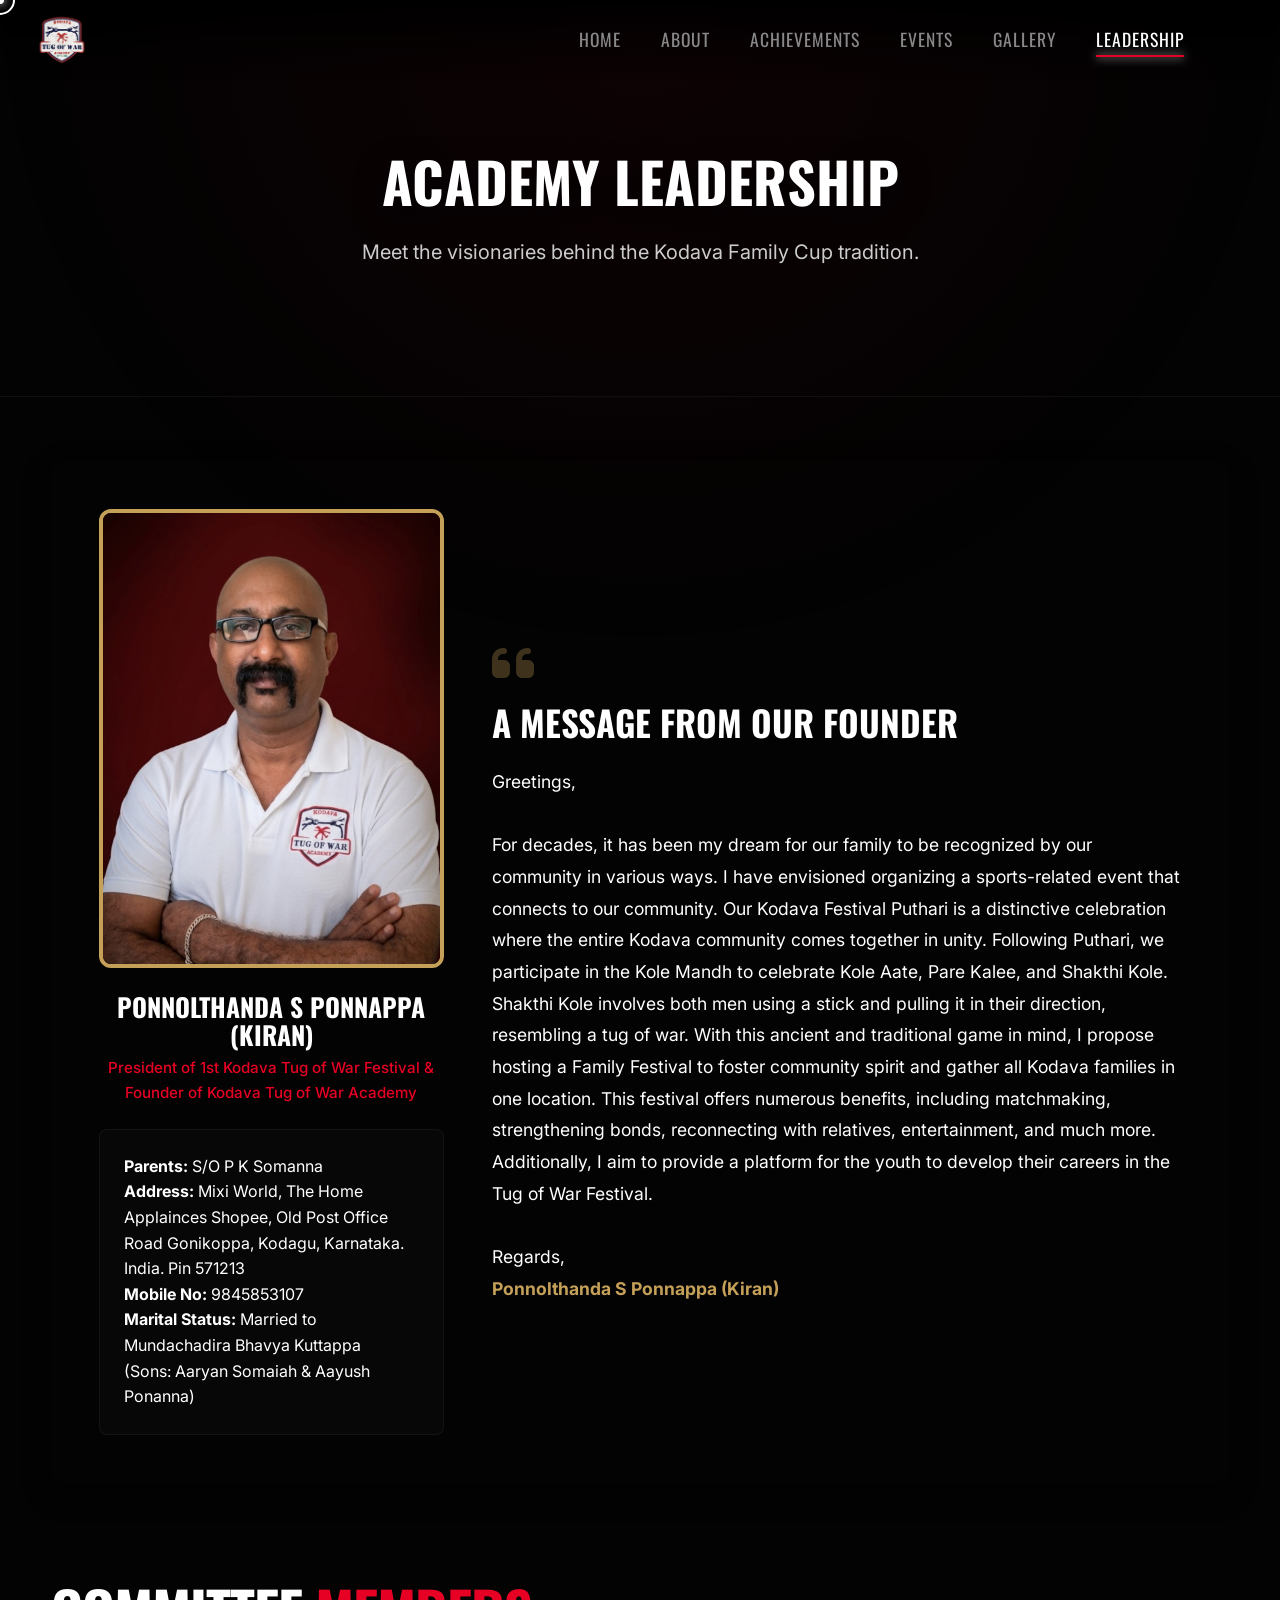
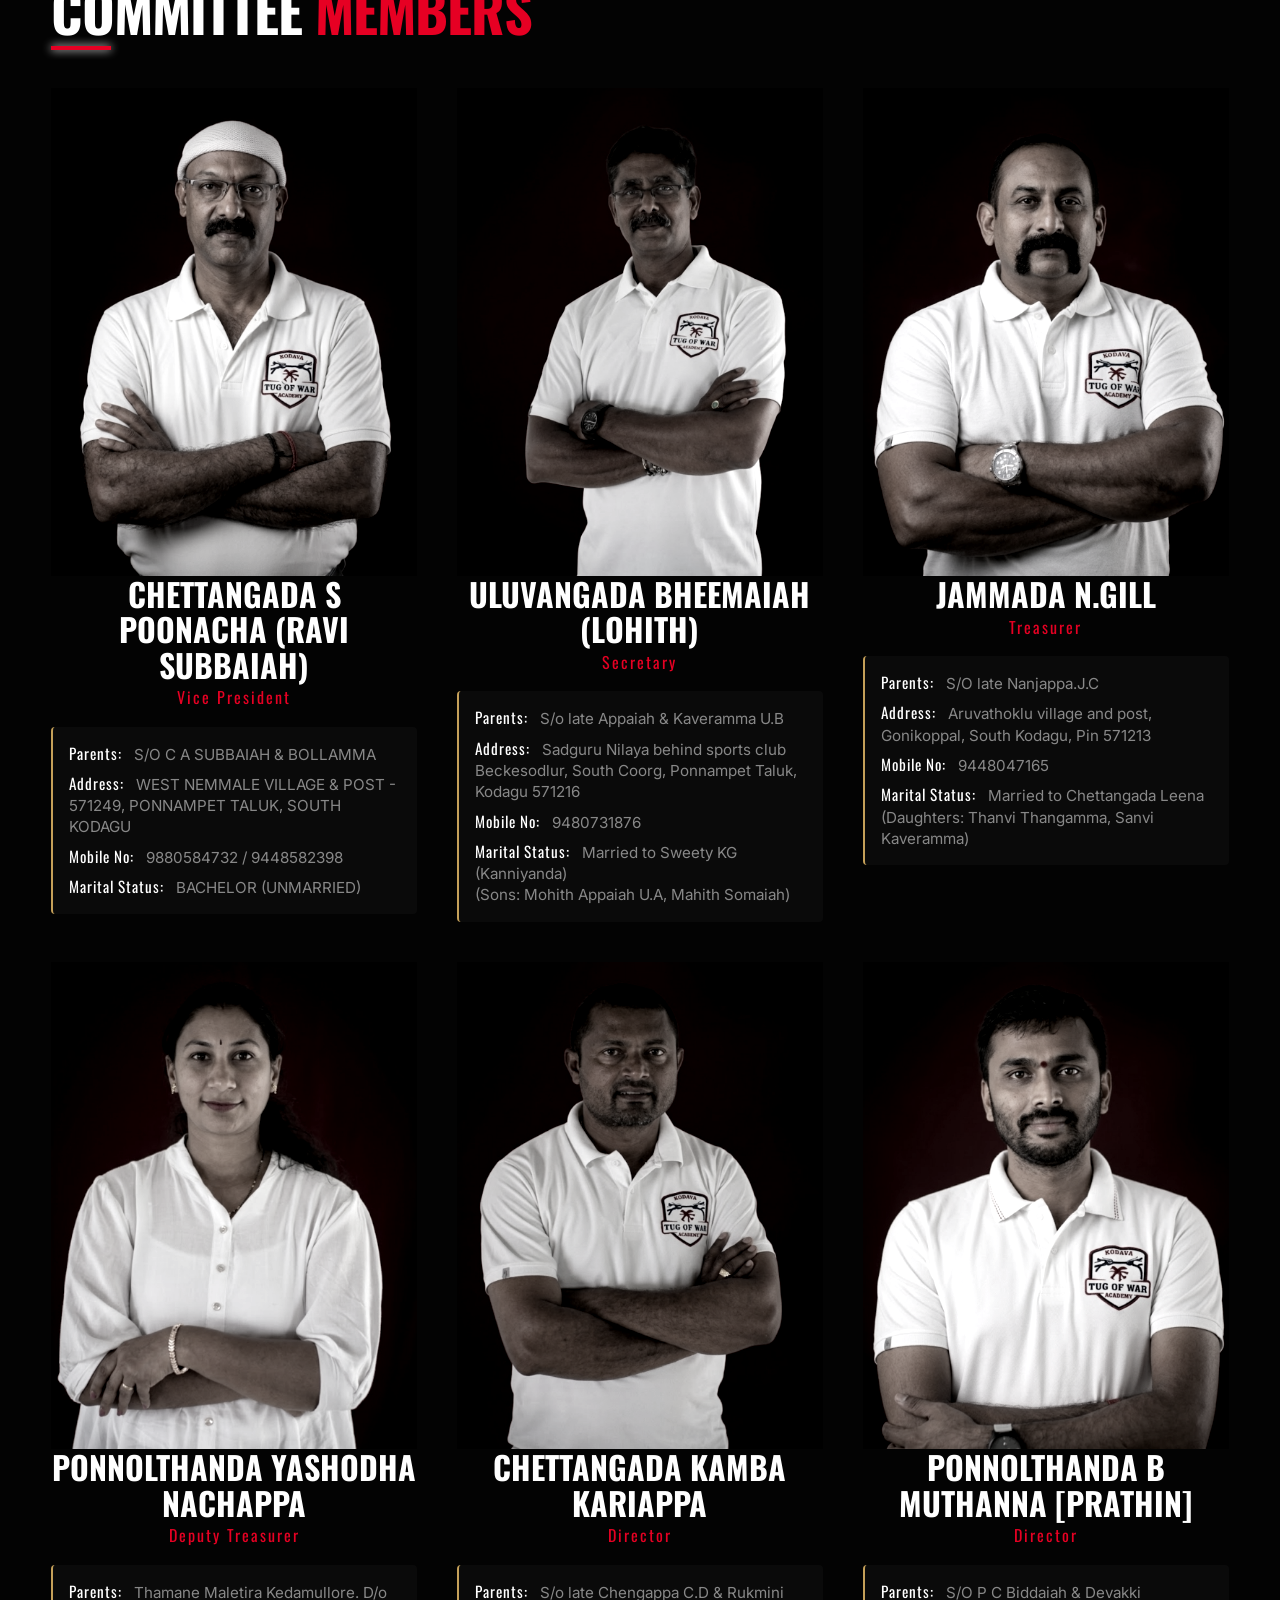
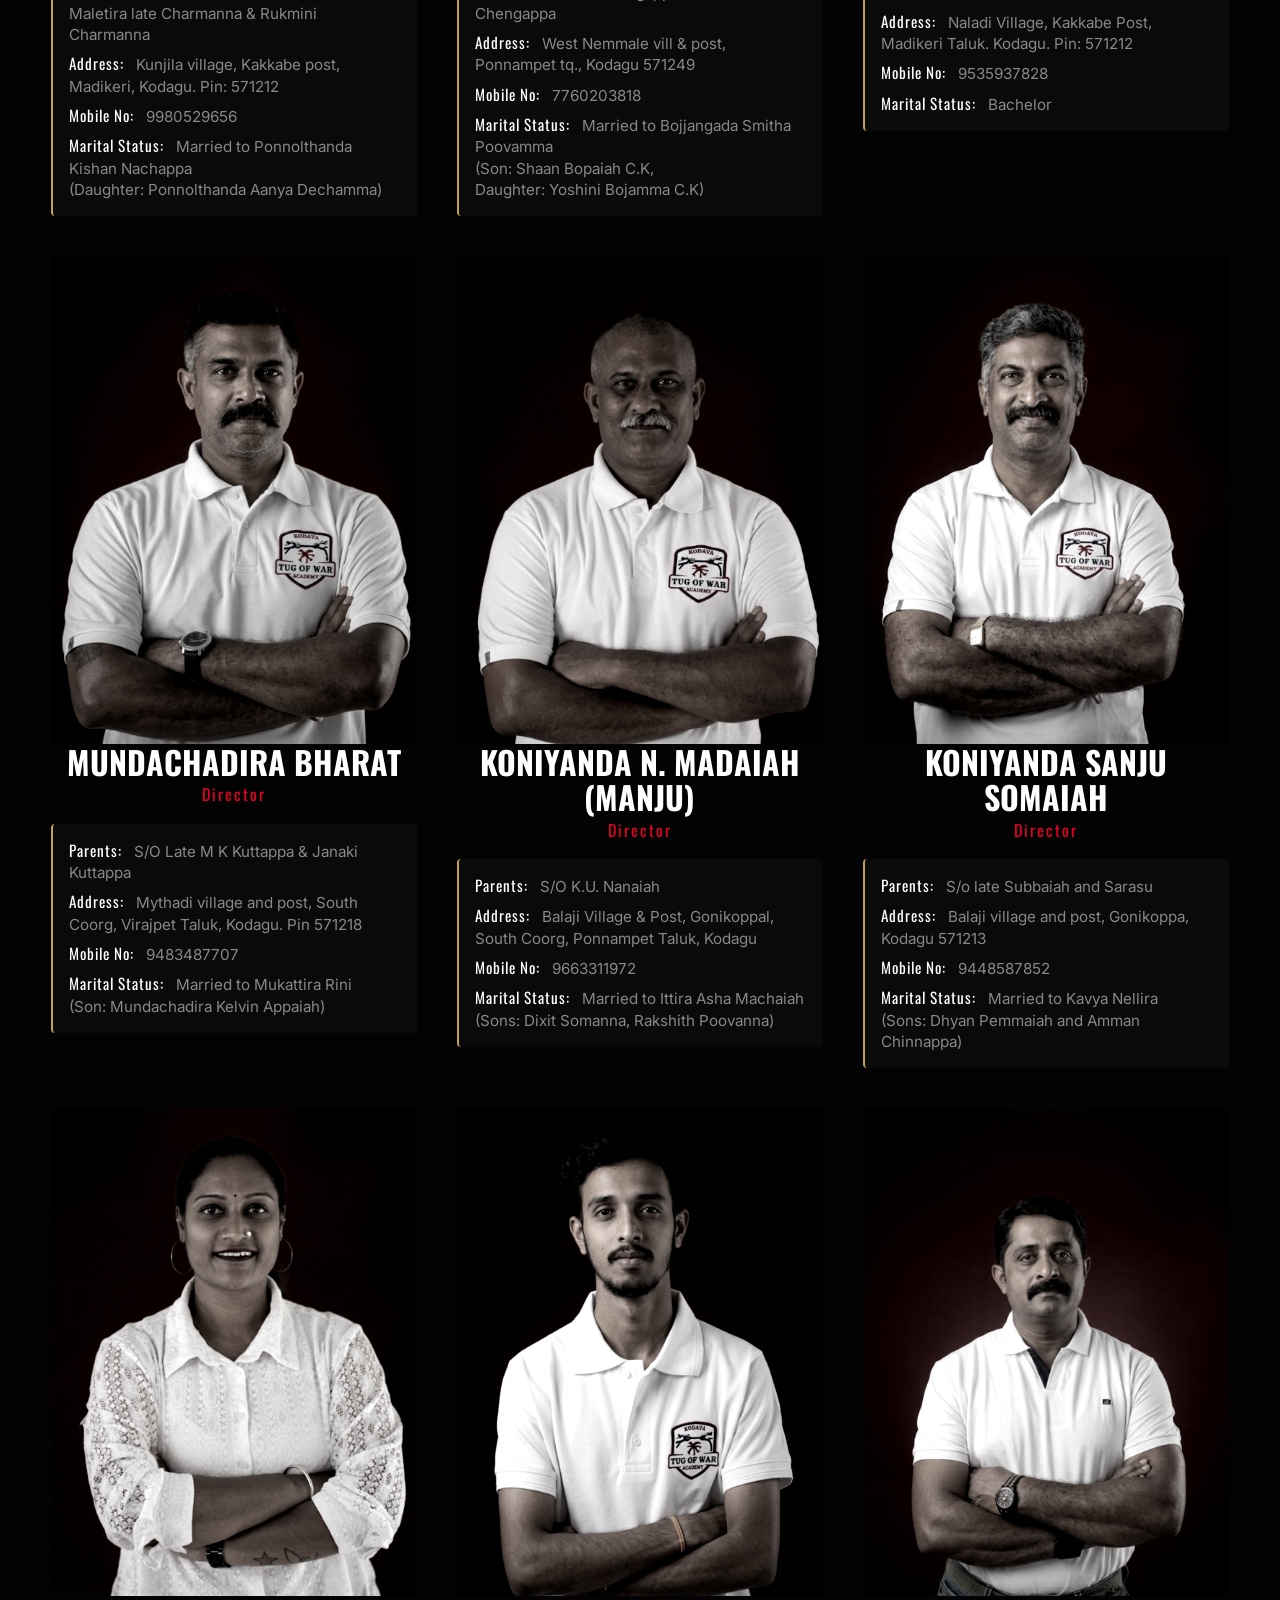
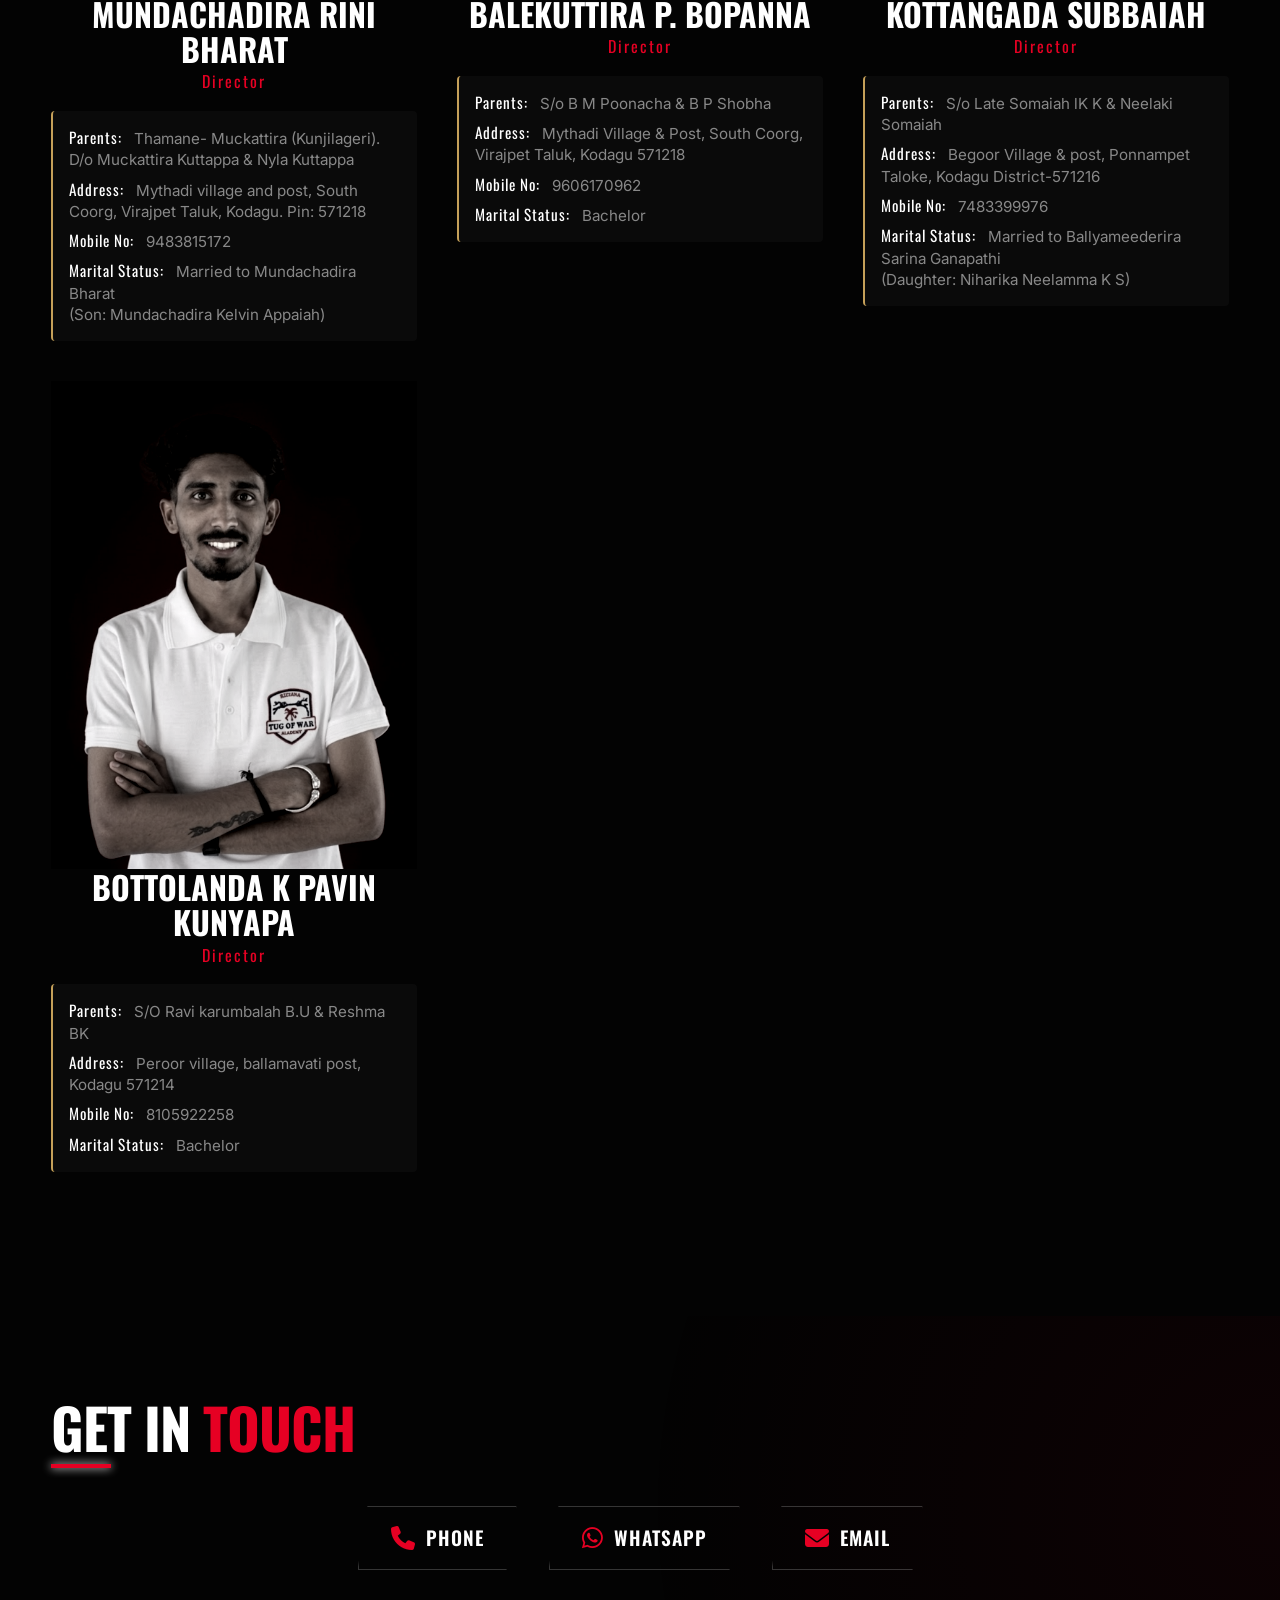
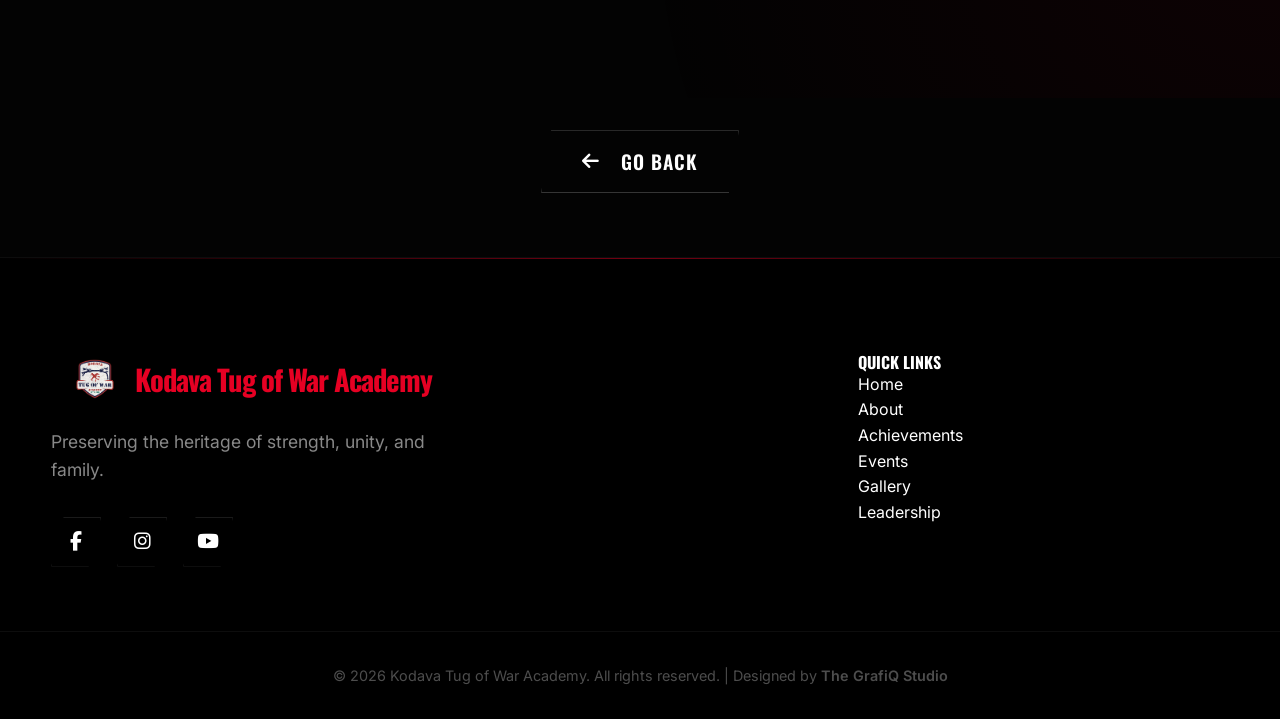
==== commit edc81452: "Update leadership.html" ====
--- a/leadership.html
+++ b/leadership.html
@@ -282,7 +282,7 @@
                             <i class="fa-brands fa-whatsapp" style="font-size: 1.5rem; color: var(--accent-red);"></i>
                             WhatsApp
                         </a>
-                        <a href="mailto:info@kodavatugofwaracademy.org" class="btn btn-outline"
+                        <a href="mailto:kodavatugofwaracademy@gmail.com" class="btn btn-outline"
                             style="display: flex; align-items: center; gap: 10px; font-size: 1.2rem; padding: 1rem 2rem;">
                             <i class="fa-solid fa-envelope" style="font-size: 1.5rem; color: var(--accent-red);"></i>
                             Email
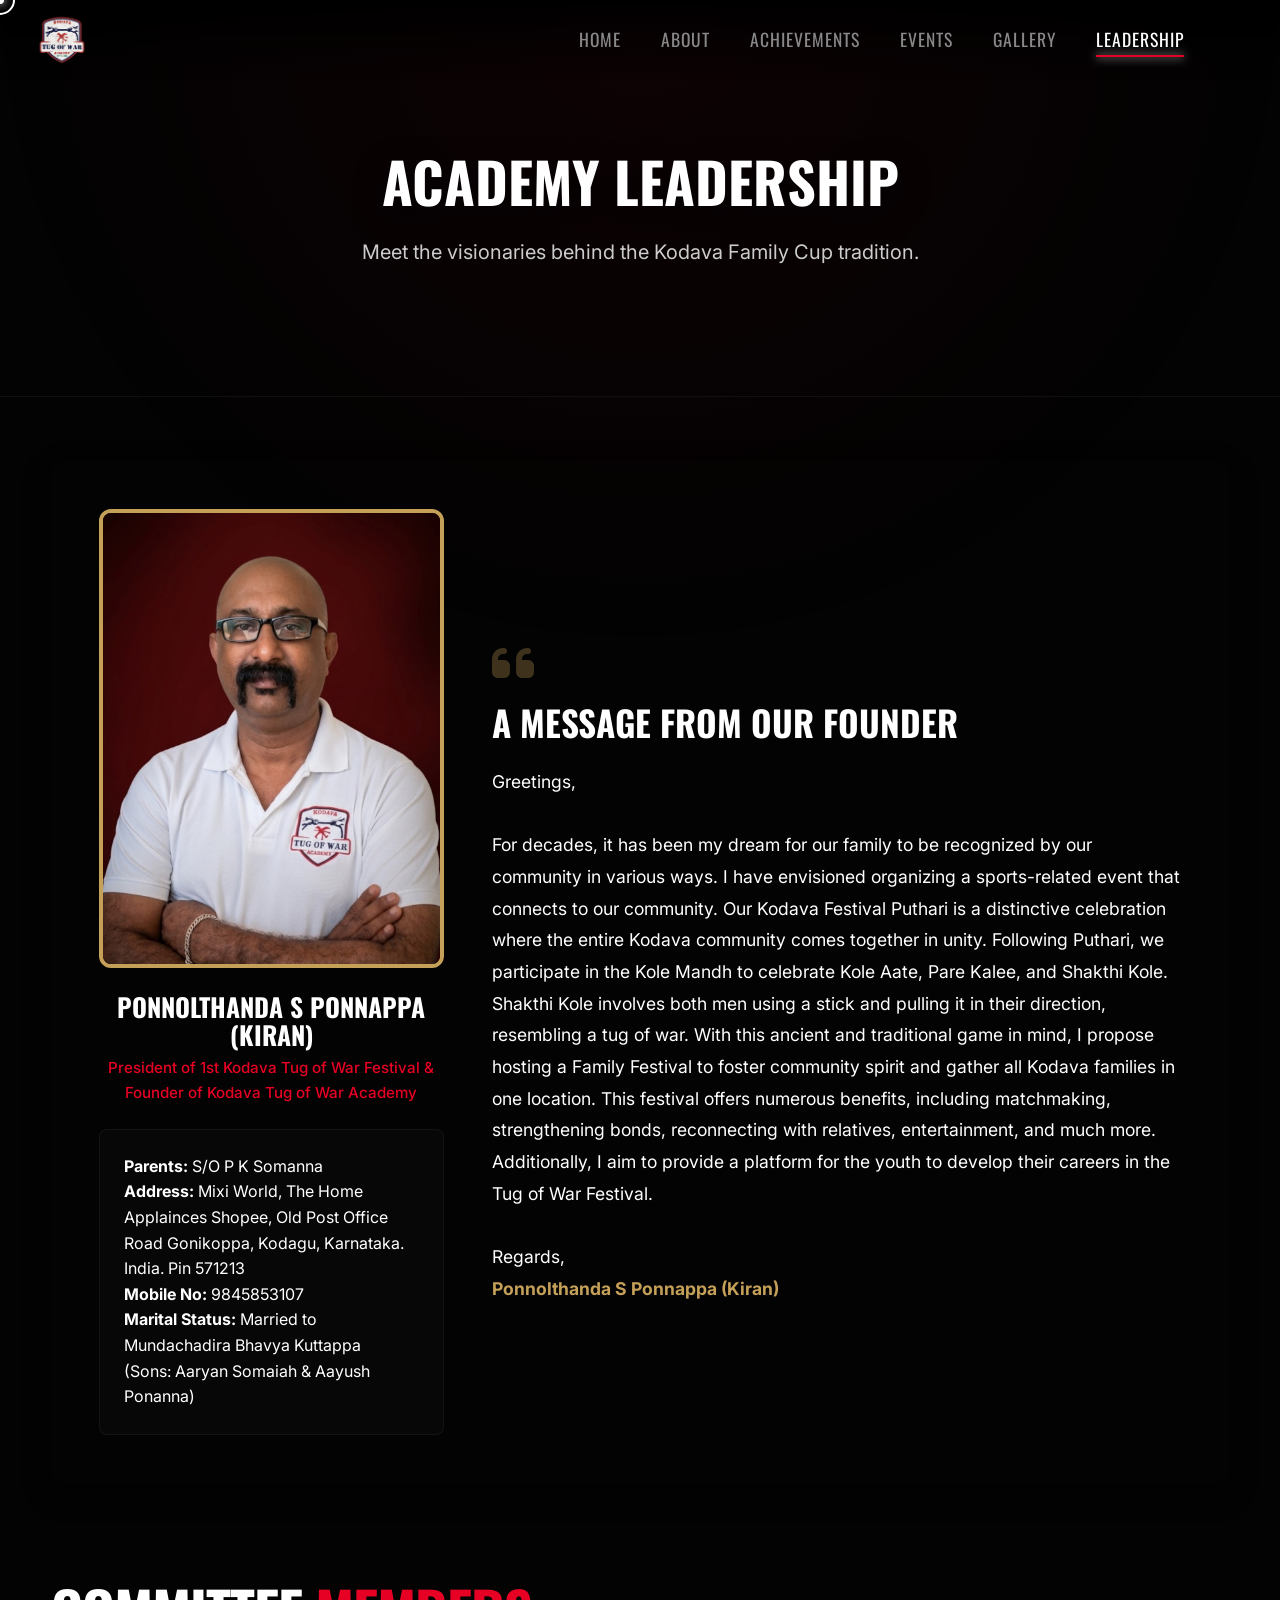
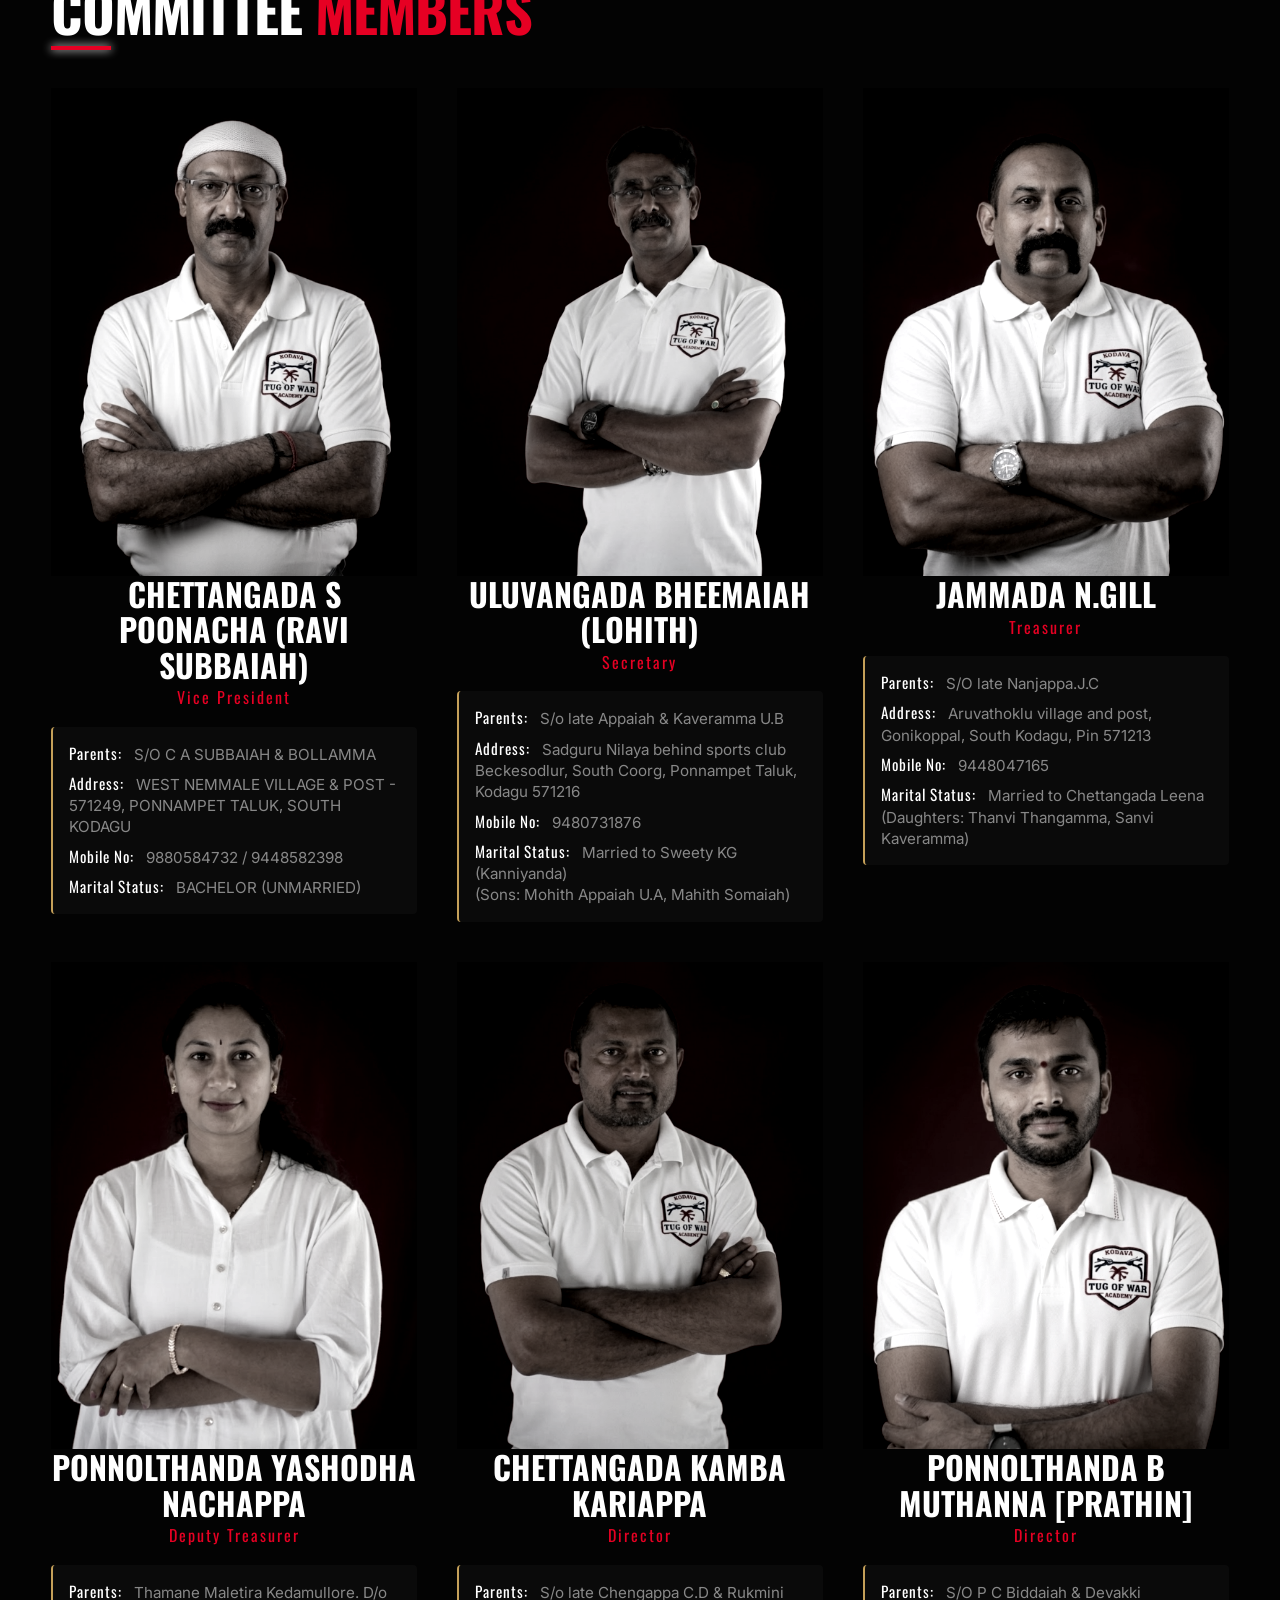
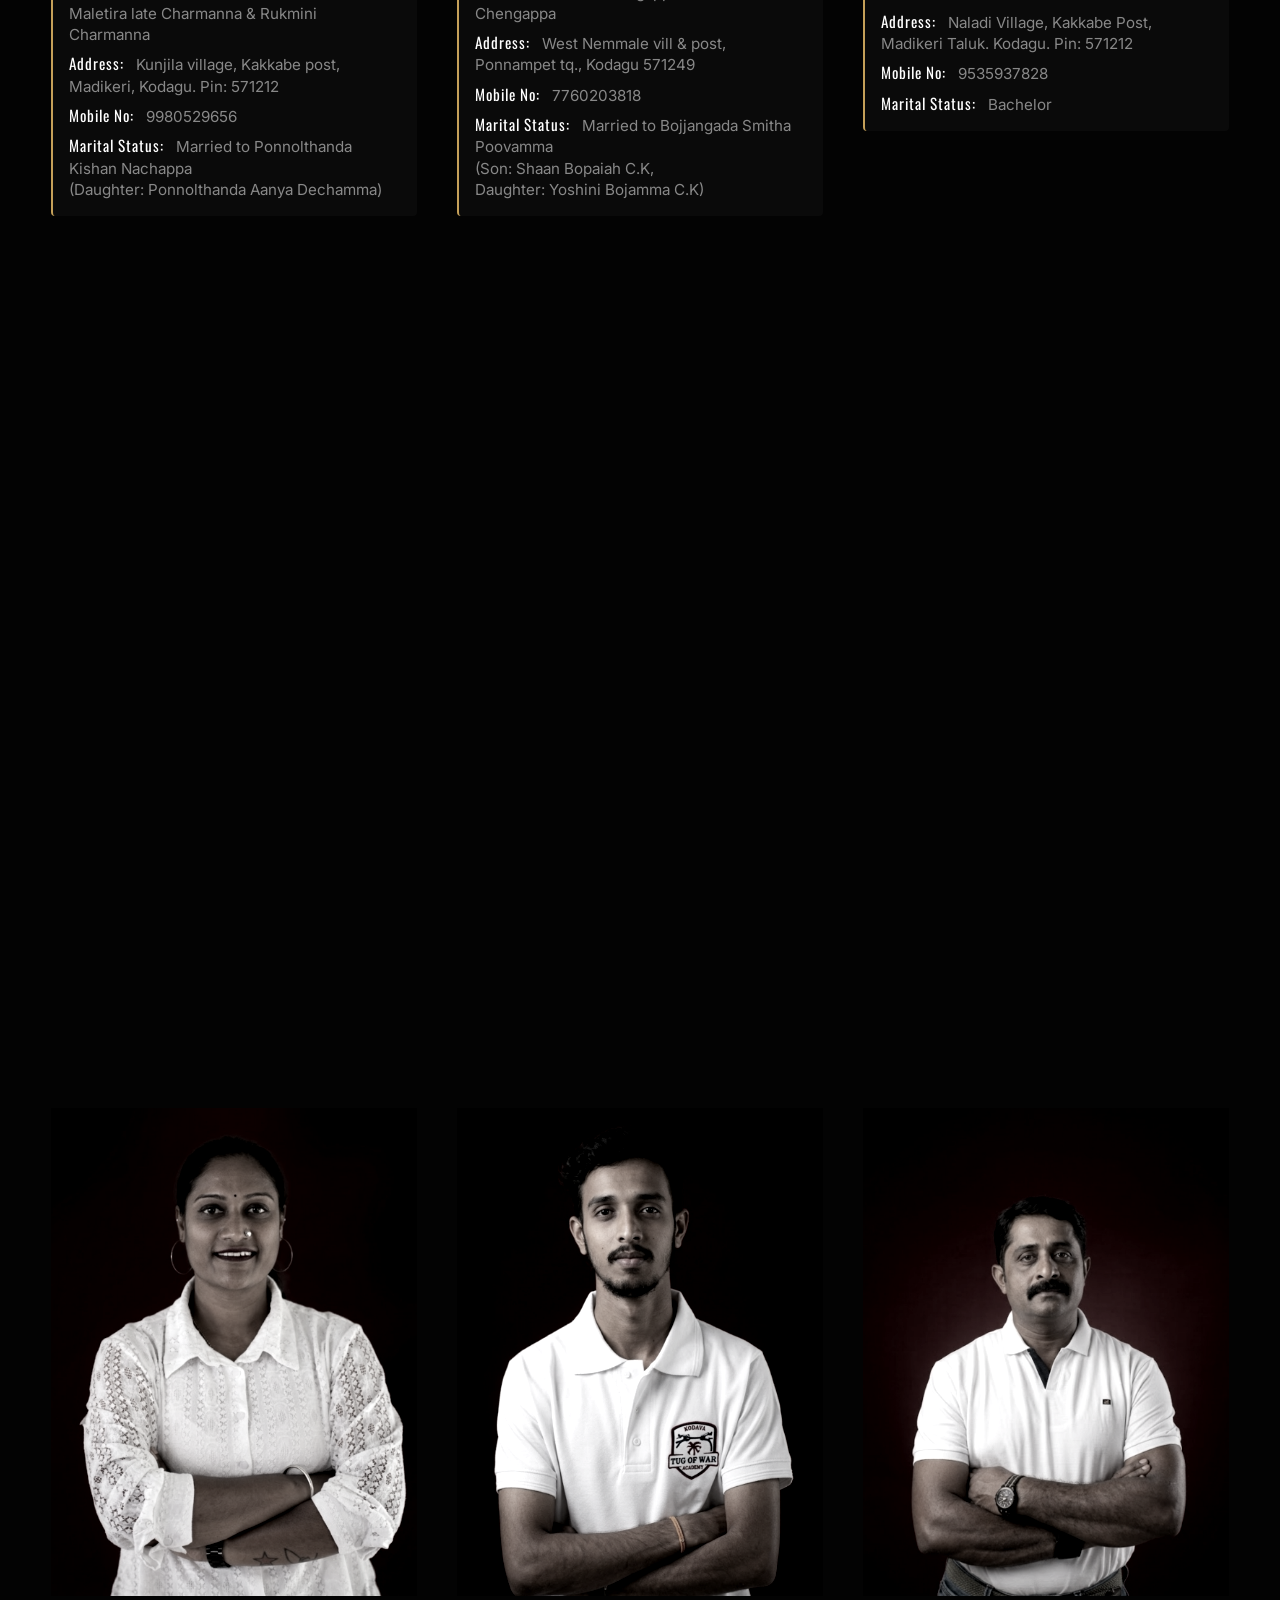
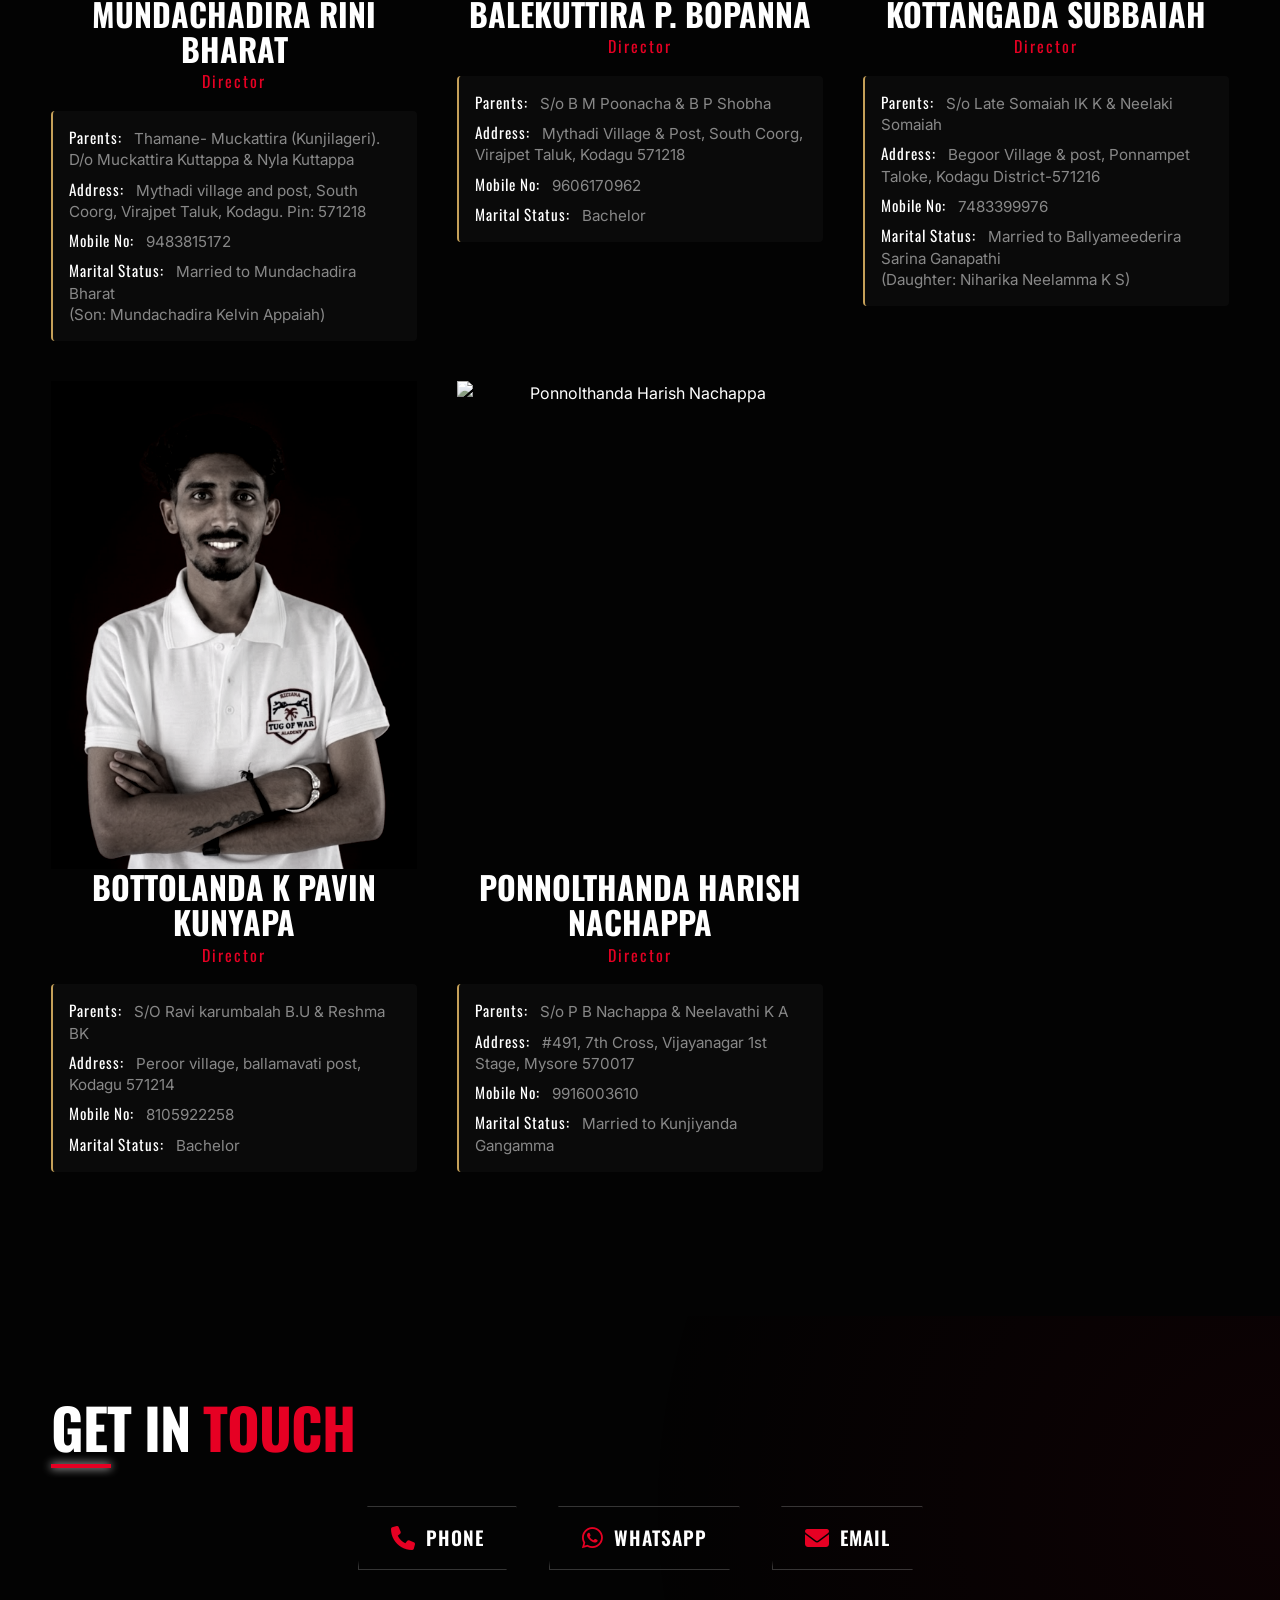
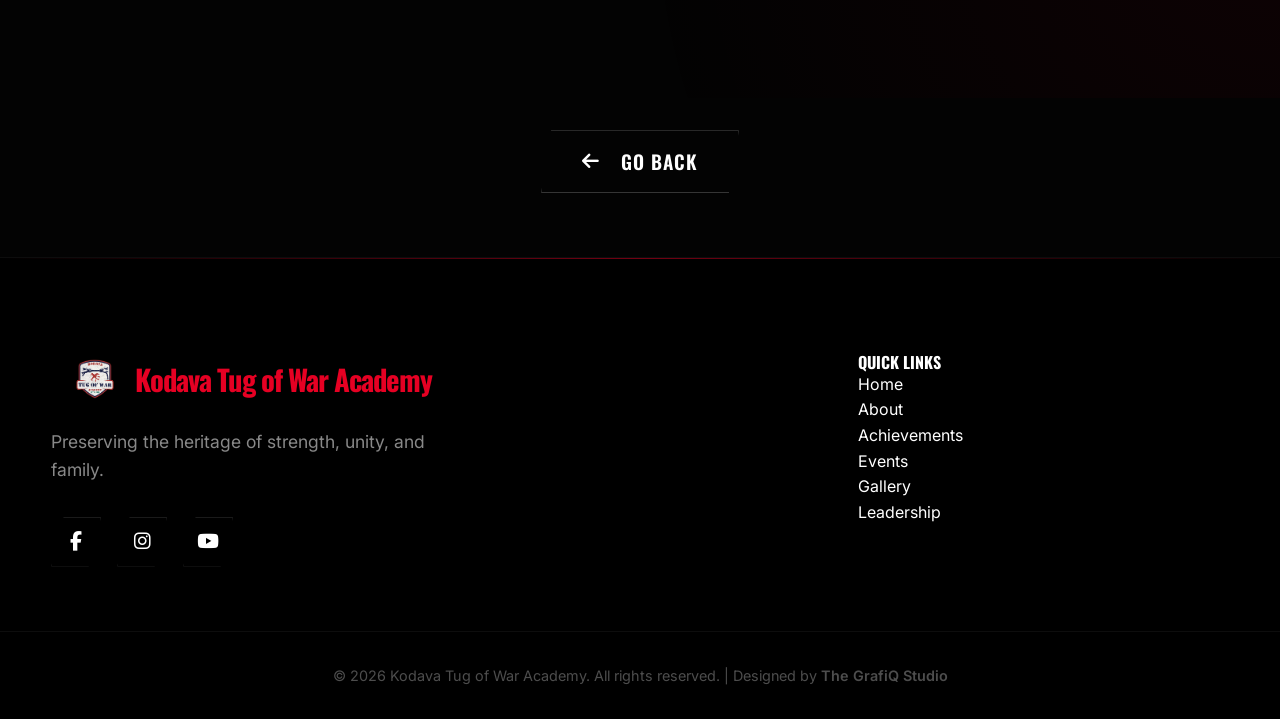
==== commit a5961bd9: "Update leadership.html" ====
--- a/leadership.html
+++ b/leadership.html
@@ -258,6 +258,17 @@
                         <p><strong>Address:</strong> Peroor village, ballamavati post, Kodagu 571214</p>
                         <p><strong>Mobile No:</strong> 8105922258</p>
                         <p><strong>Marital Status:</strong> Bachelor</p>
+                    </div>
+                </div>
+                <div class="leader-card">
+                    <img src="images/members/member-14-harish.jpg" alt="Ponnolthanda Harish Nachappa" class="leader-photo" loading="lazy">
+                    <h3 class="leader-name">Ponnolthanda Harish Nachappa</h3>
+                    <p class="leader-role">Director</p>
+                    <div class="leader-details">
+                        <p><strong>Parents:</strong> S/o P B Nachappa & Neelavathi K A</p>
+                        <p><strong>Address:</strong> #491, 7th Cross, Vijayanagar 1st Stage, Mysore 570017</p>
+                        <p><strong>Mobile No:</strong> 9916003610</p>
+                        <p><strong>Marital Status:</strong> Married to Kunjiyanda Gangamma</p>
                     </div>
                 </div>
 
--- a/css/style.css
+++ b/css/style.css
@@ -301,7 +301,7 @@
   left: 0;
   width: 100%;
   height: 100%;
-  background: url('../images/temp_hero.jpg') center top/cover;
+  background: url('../images/temp_hero.jpeg') center top/cover;
   transform: scale(1.02);
   animation: slowZoom 20s infinite alternate;
   z-index: -2;
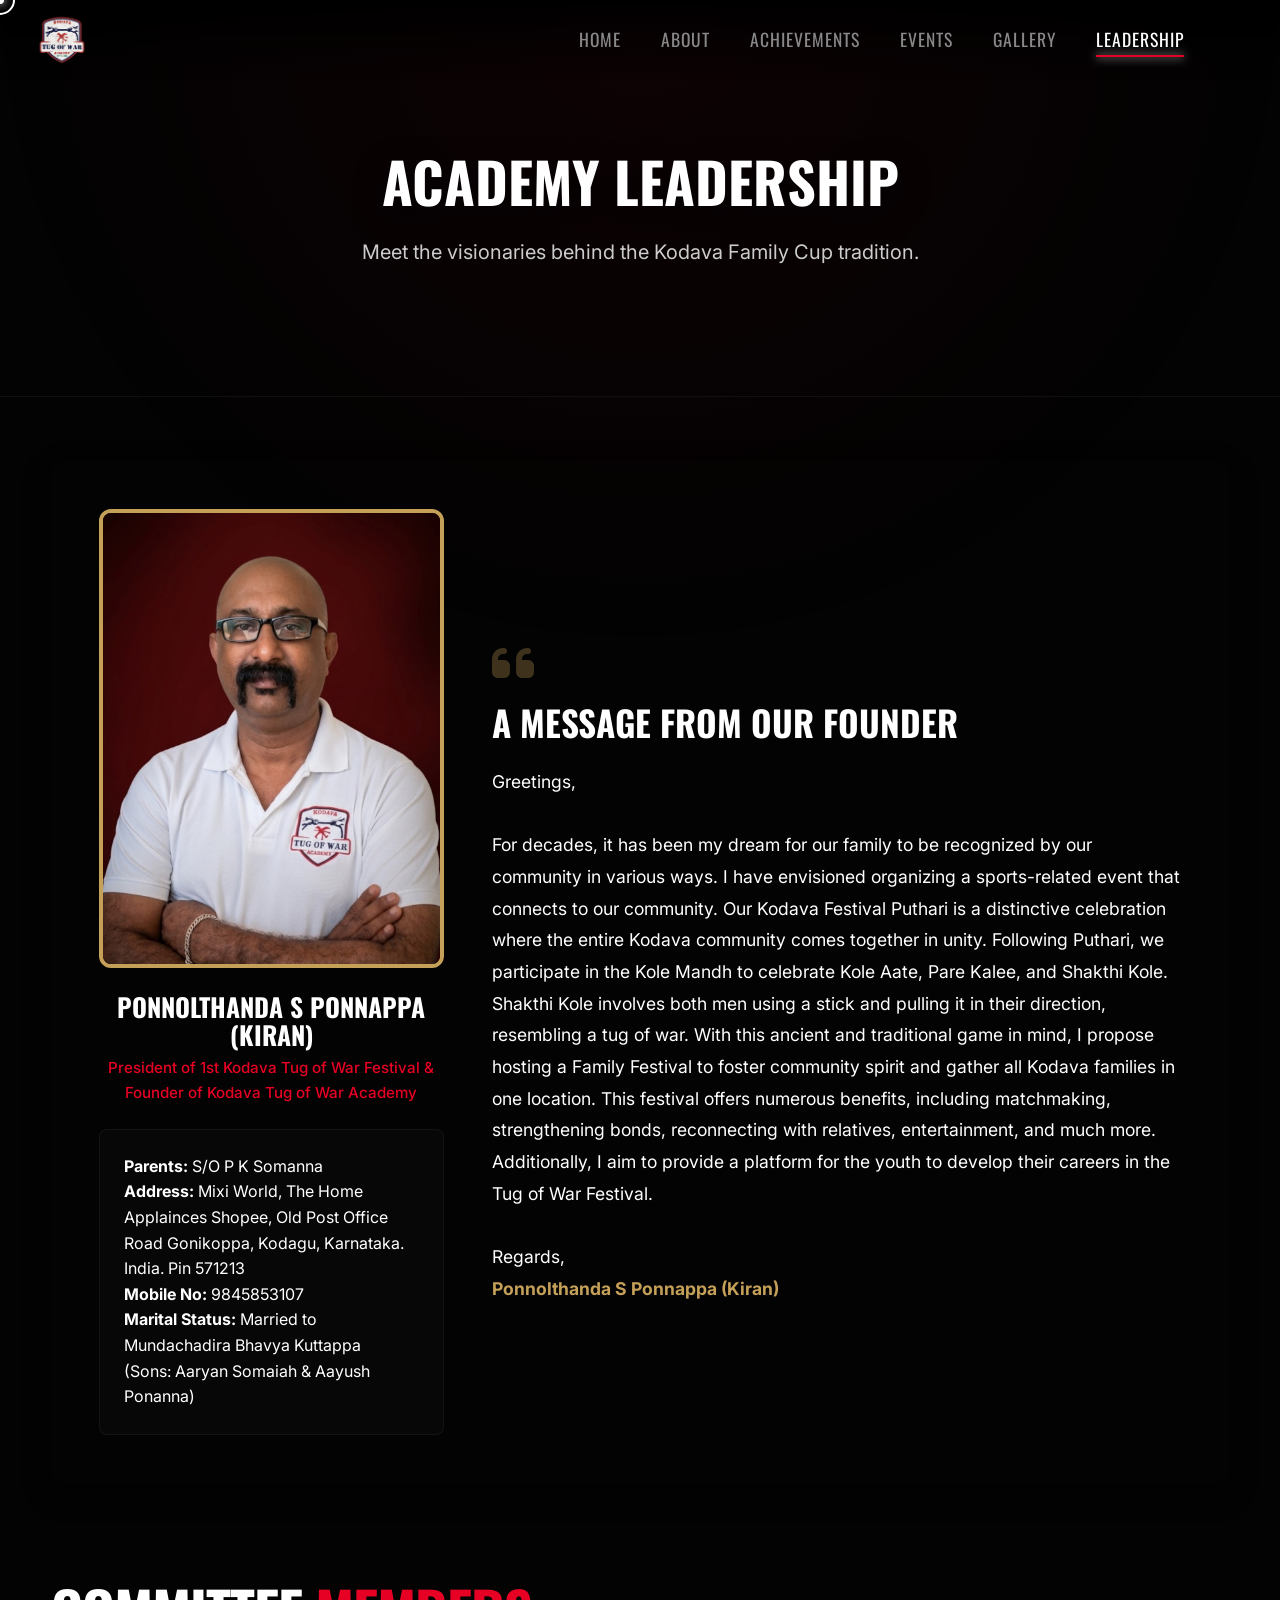
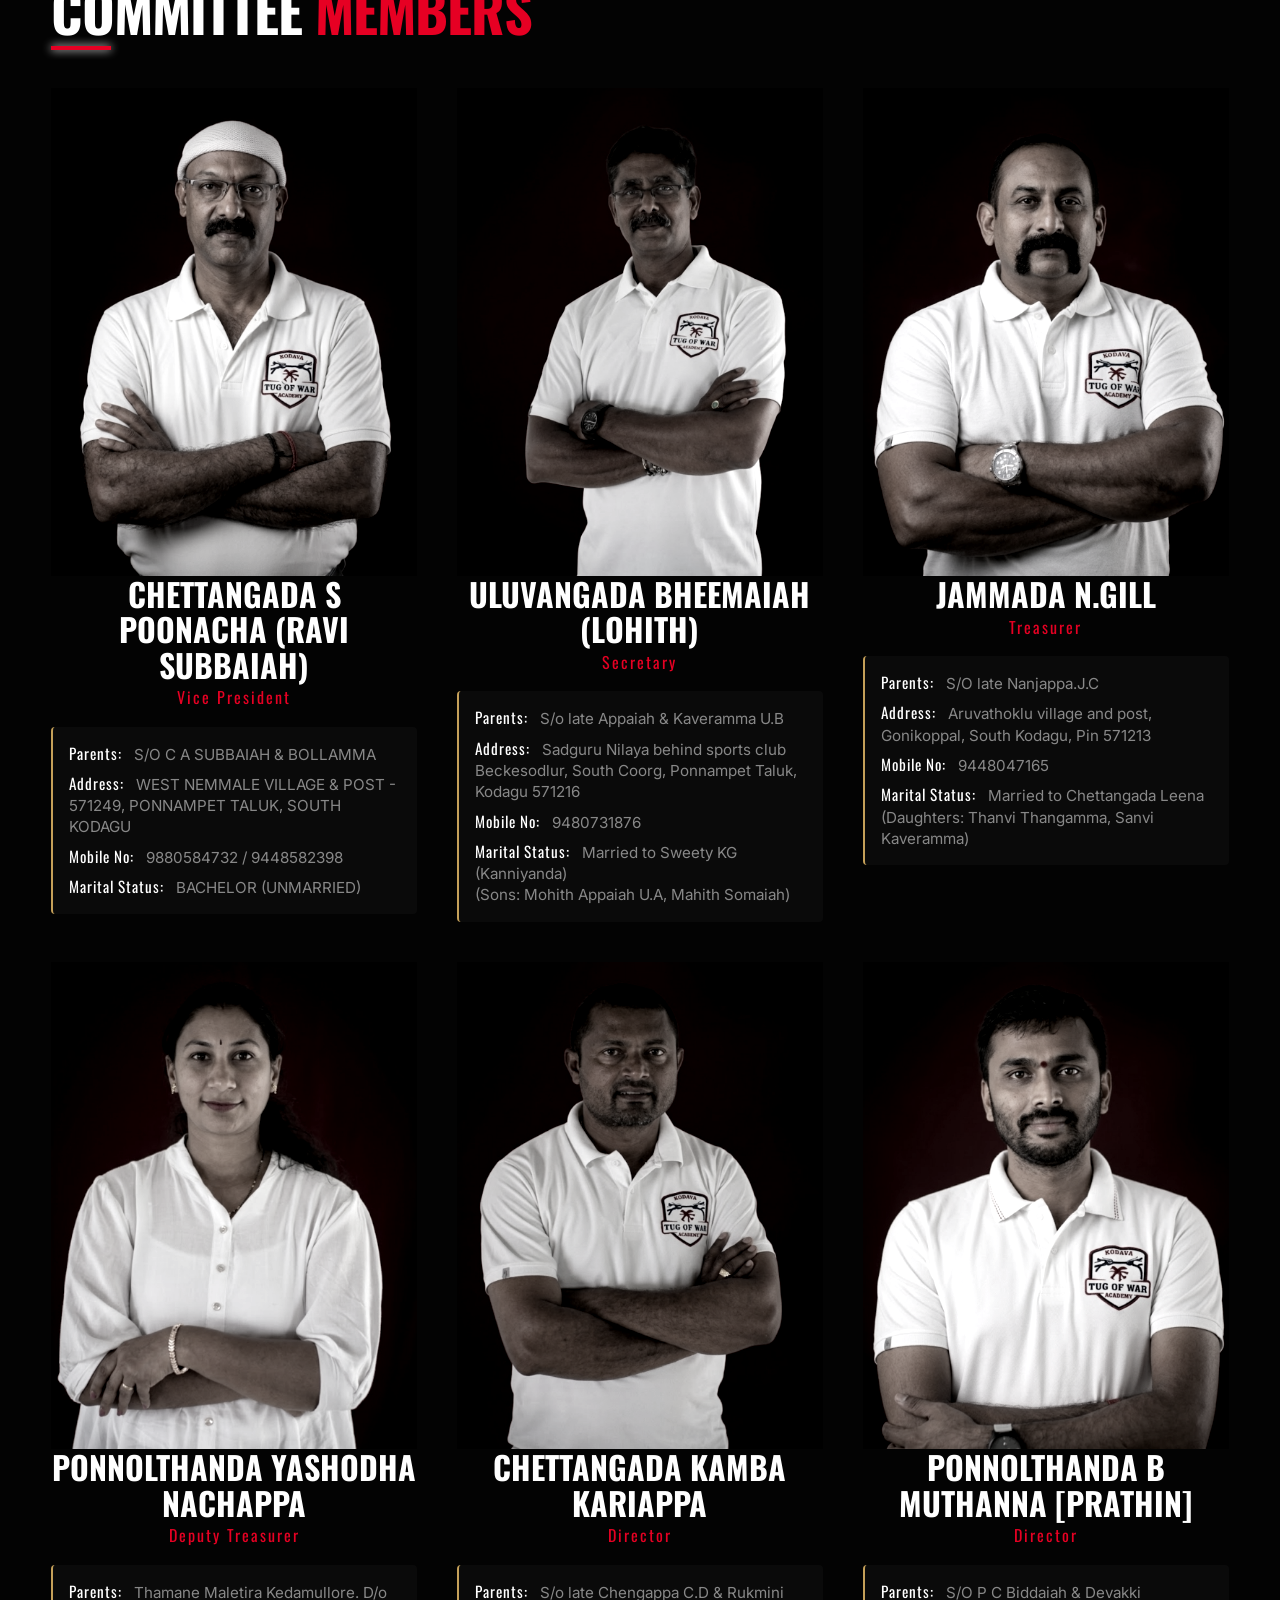
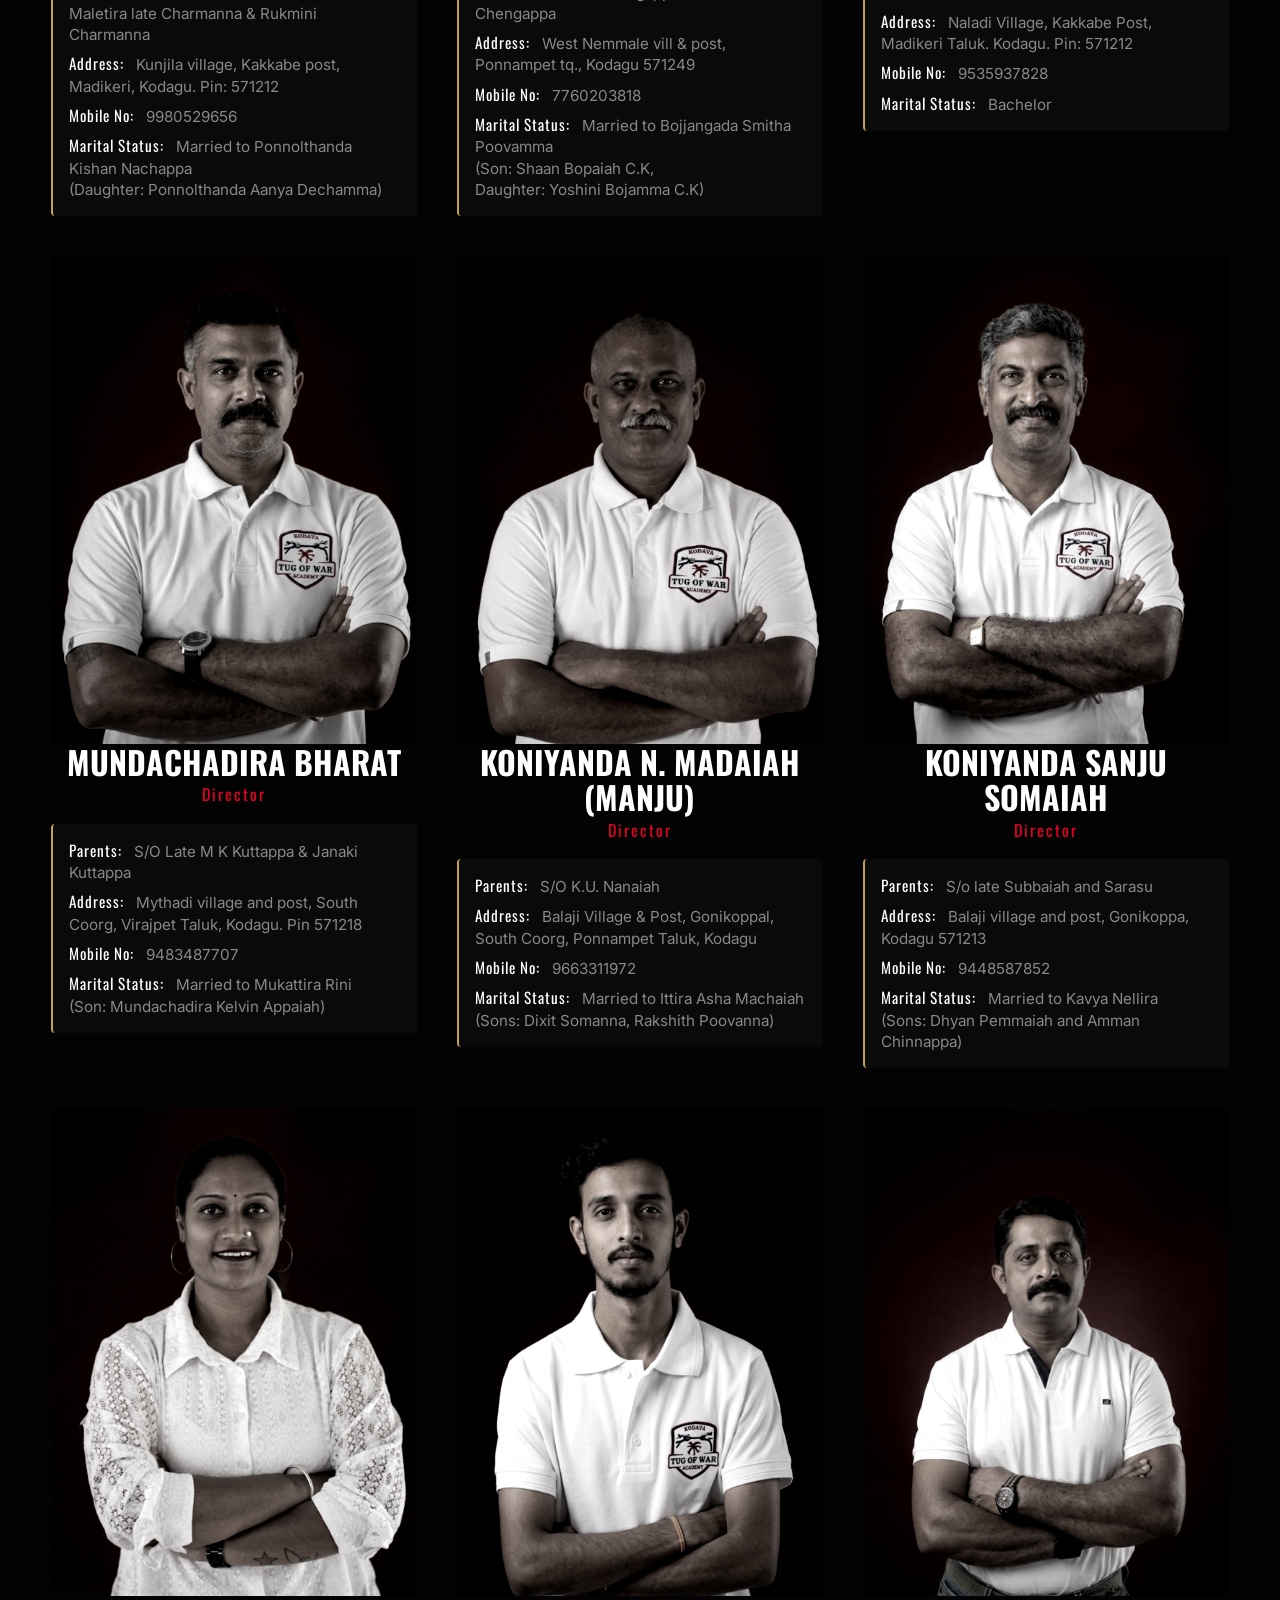
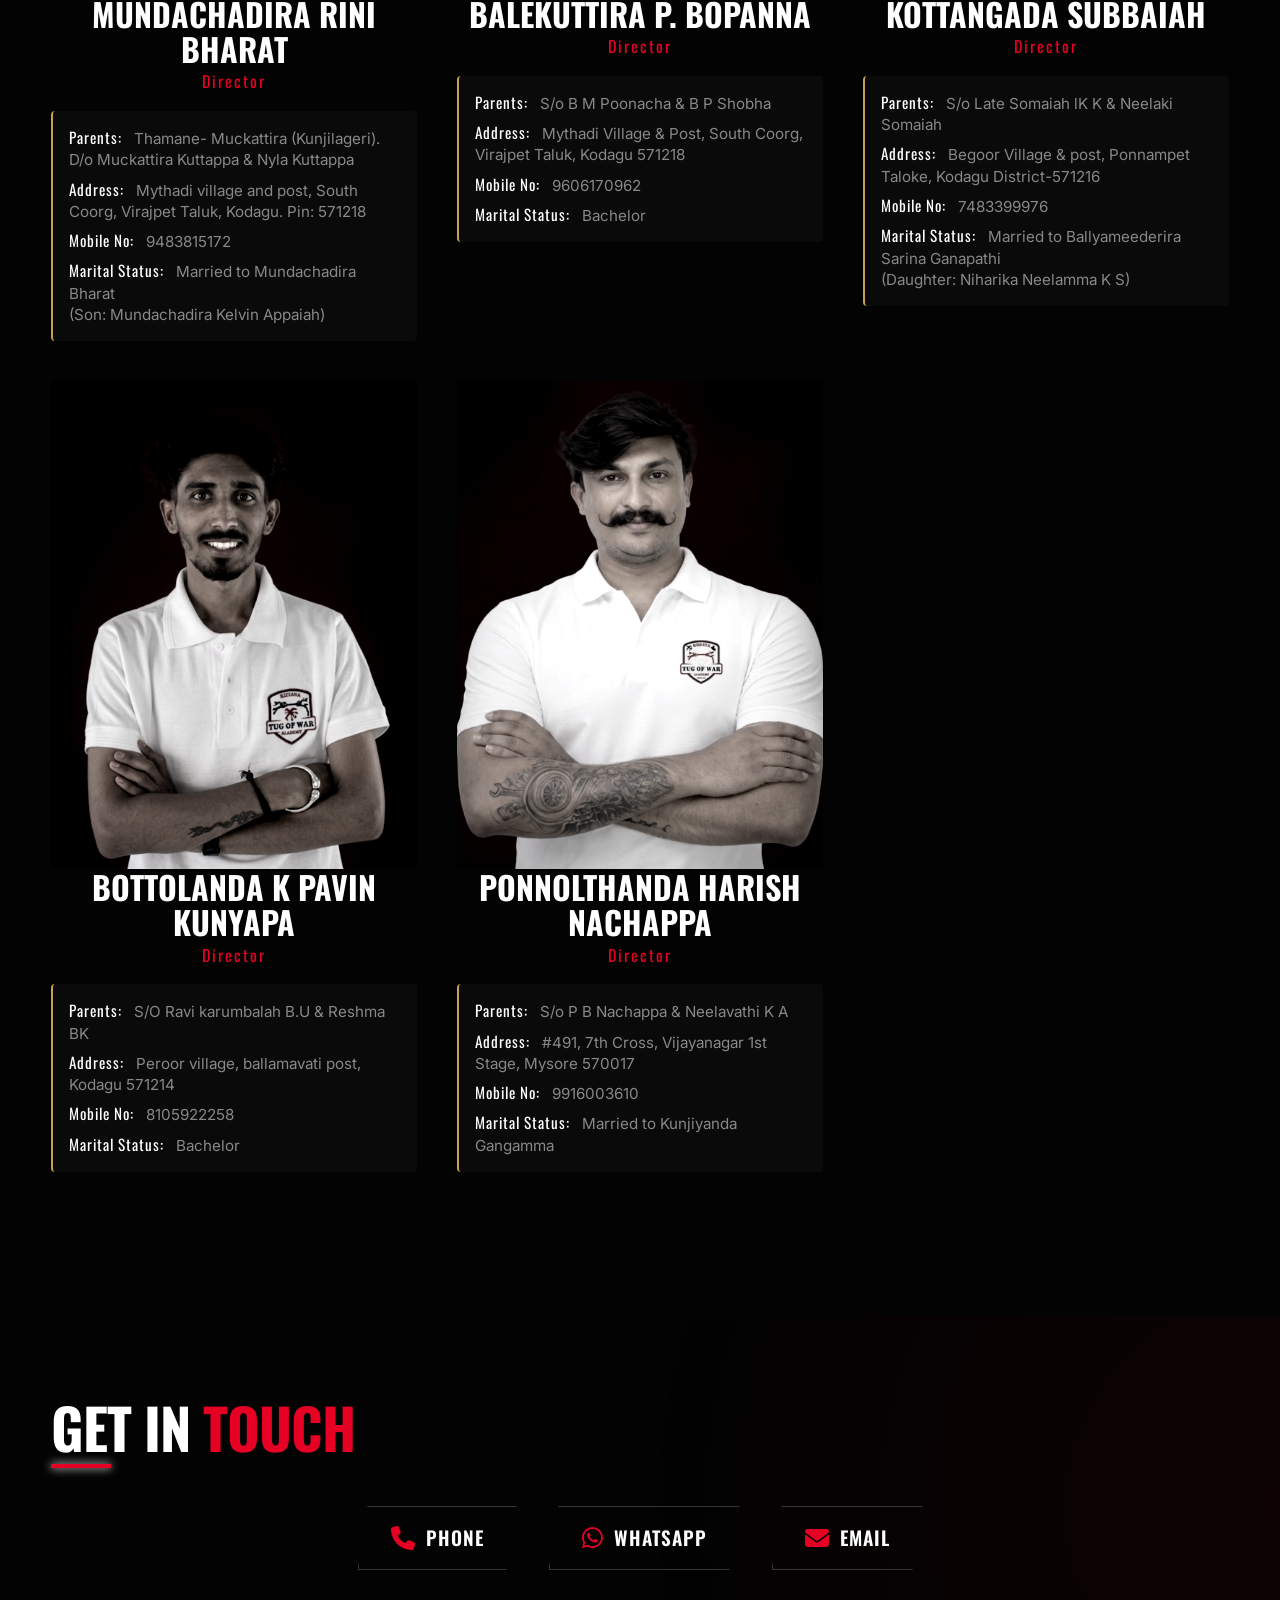
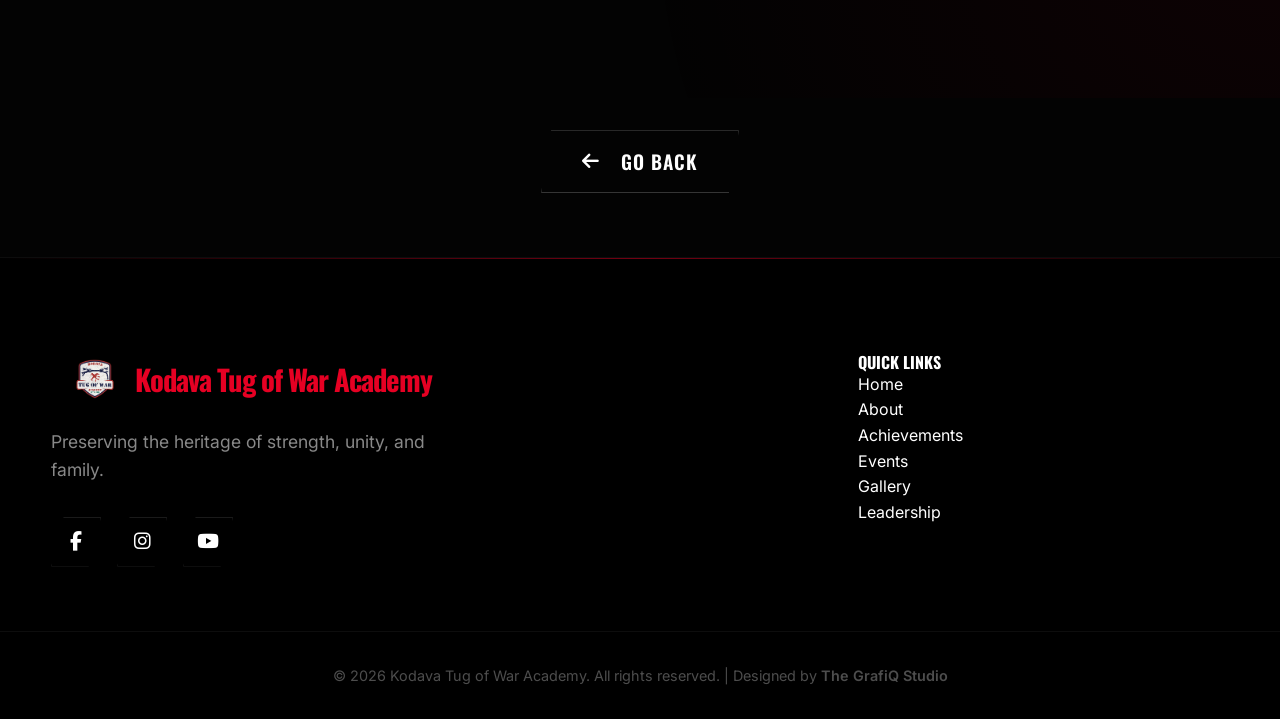
==== commit eba02c4a: "Update leadership.html" ====
--- a/leadership.html
+++ b/leadership.html
@@ -284,11 +284,11 @@
             <div style="display: flex; justify-content: center; max-width: 600px; margin: 0 auto;">
                 <div class="contact-info" style="width: 100%;">
                     <div style="display: flex; flex-wrap: wrap; justify-content: center; gap: 2rem;">
-                        <a href="tel:+919845853107" class="btn btn-outline"
+                        <a href="tel:9845853107" class="btn btn-outline"
                             style="display: flex; align-items: center; gap: 10px; font-size: 1.2rem; padding: 1rem 2rem;">
                             <i class="fa-solid fa-phone" style="font-size: 1.5rem; color: var(--accent-red);"></i> Phone
                         </a>
-                        <a href="https://wa.me/919845853107" class="btn btn-outline"
+                        <a href="https://wa.me/9845853107" class="btn btn-outline"
                             style="display: flex; align-items: center; gap: 10px; font-size: 1.2rem; padding: 1rem 2rem;">
                             <i class="fa-brands fa-whatsapp" style="font-size: 1.5rem; color: var(--accent-red);"></i>
                             WhatsApp
